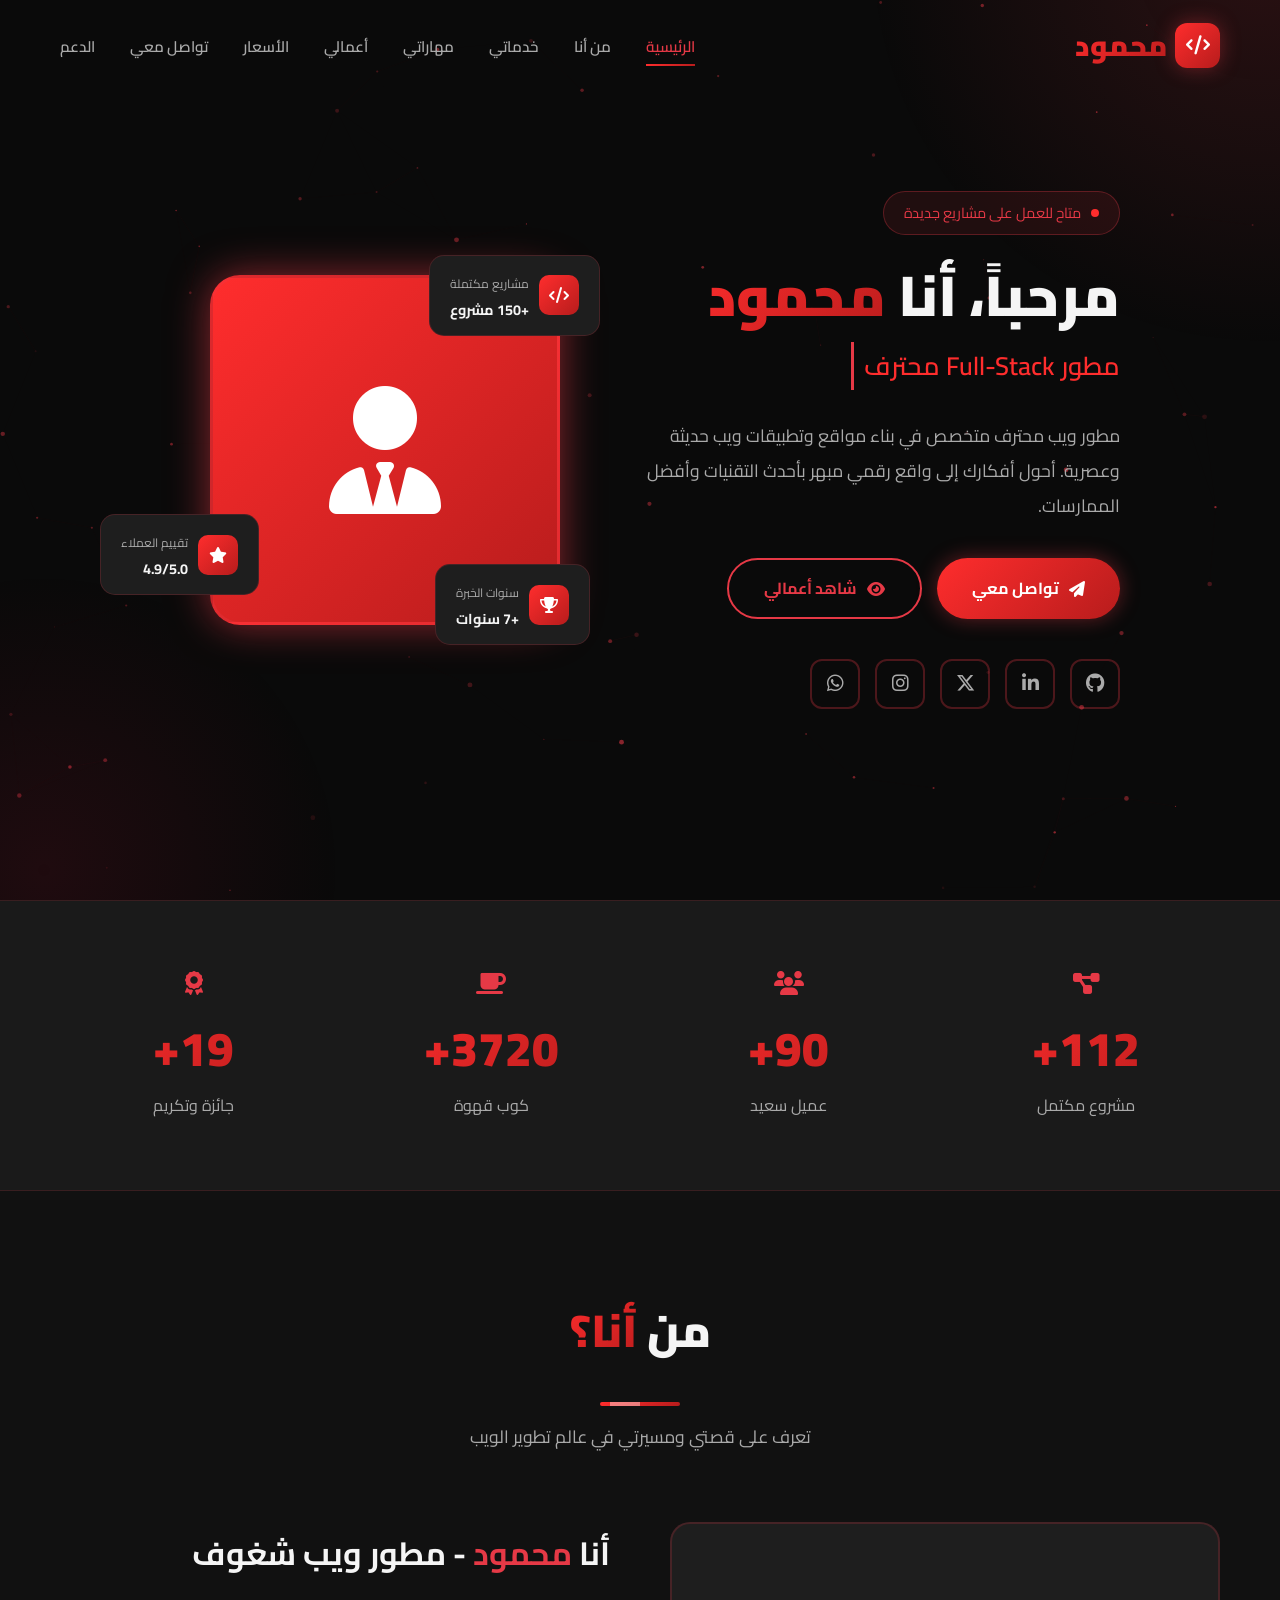
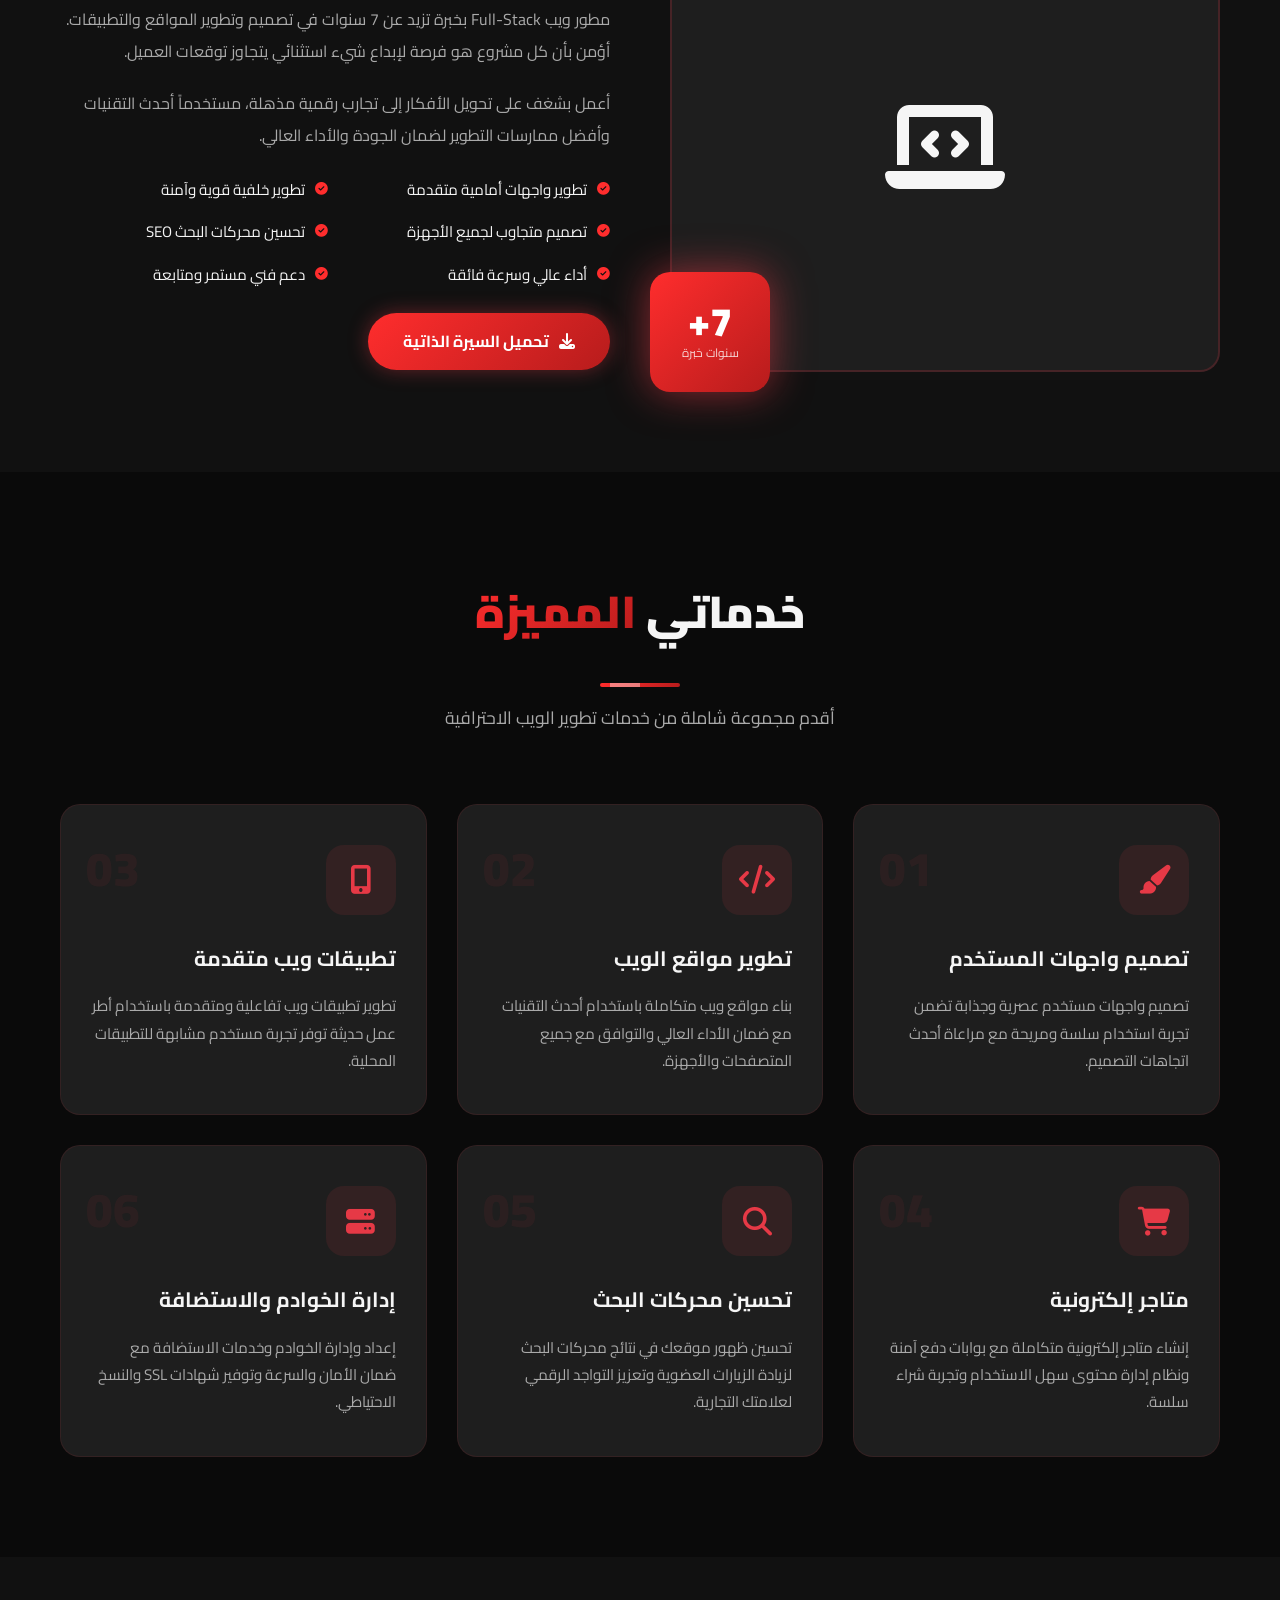
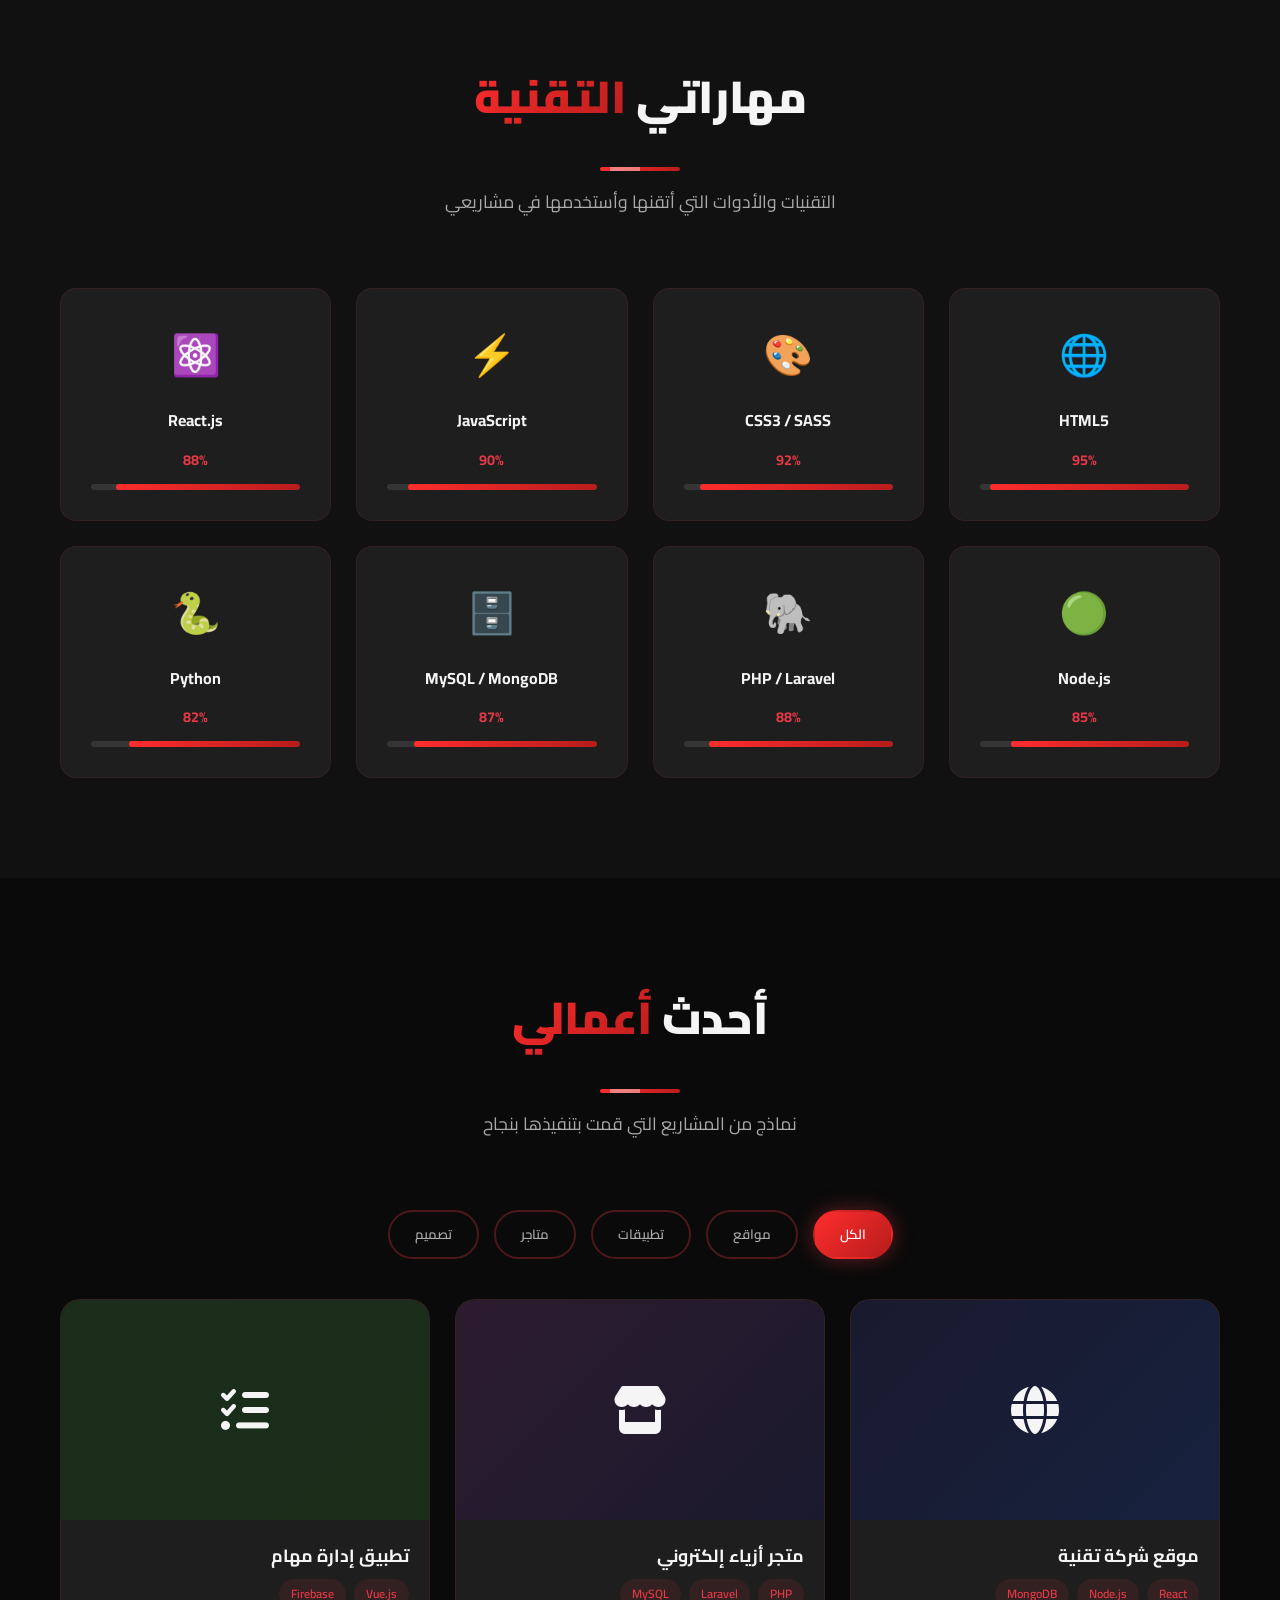
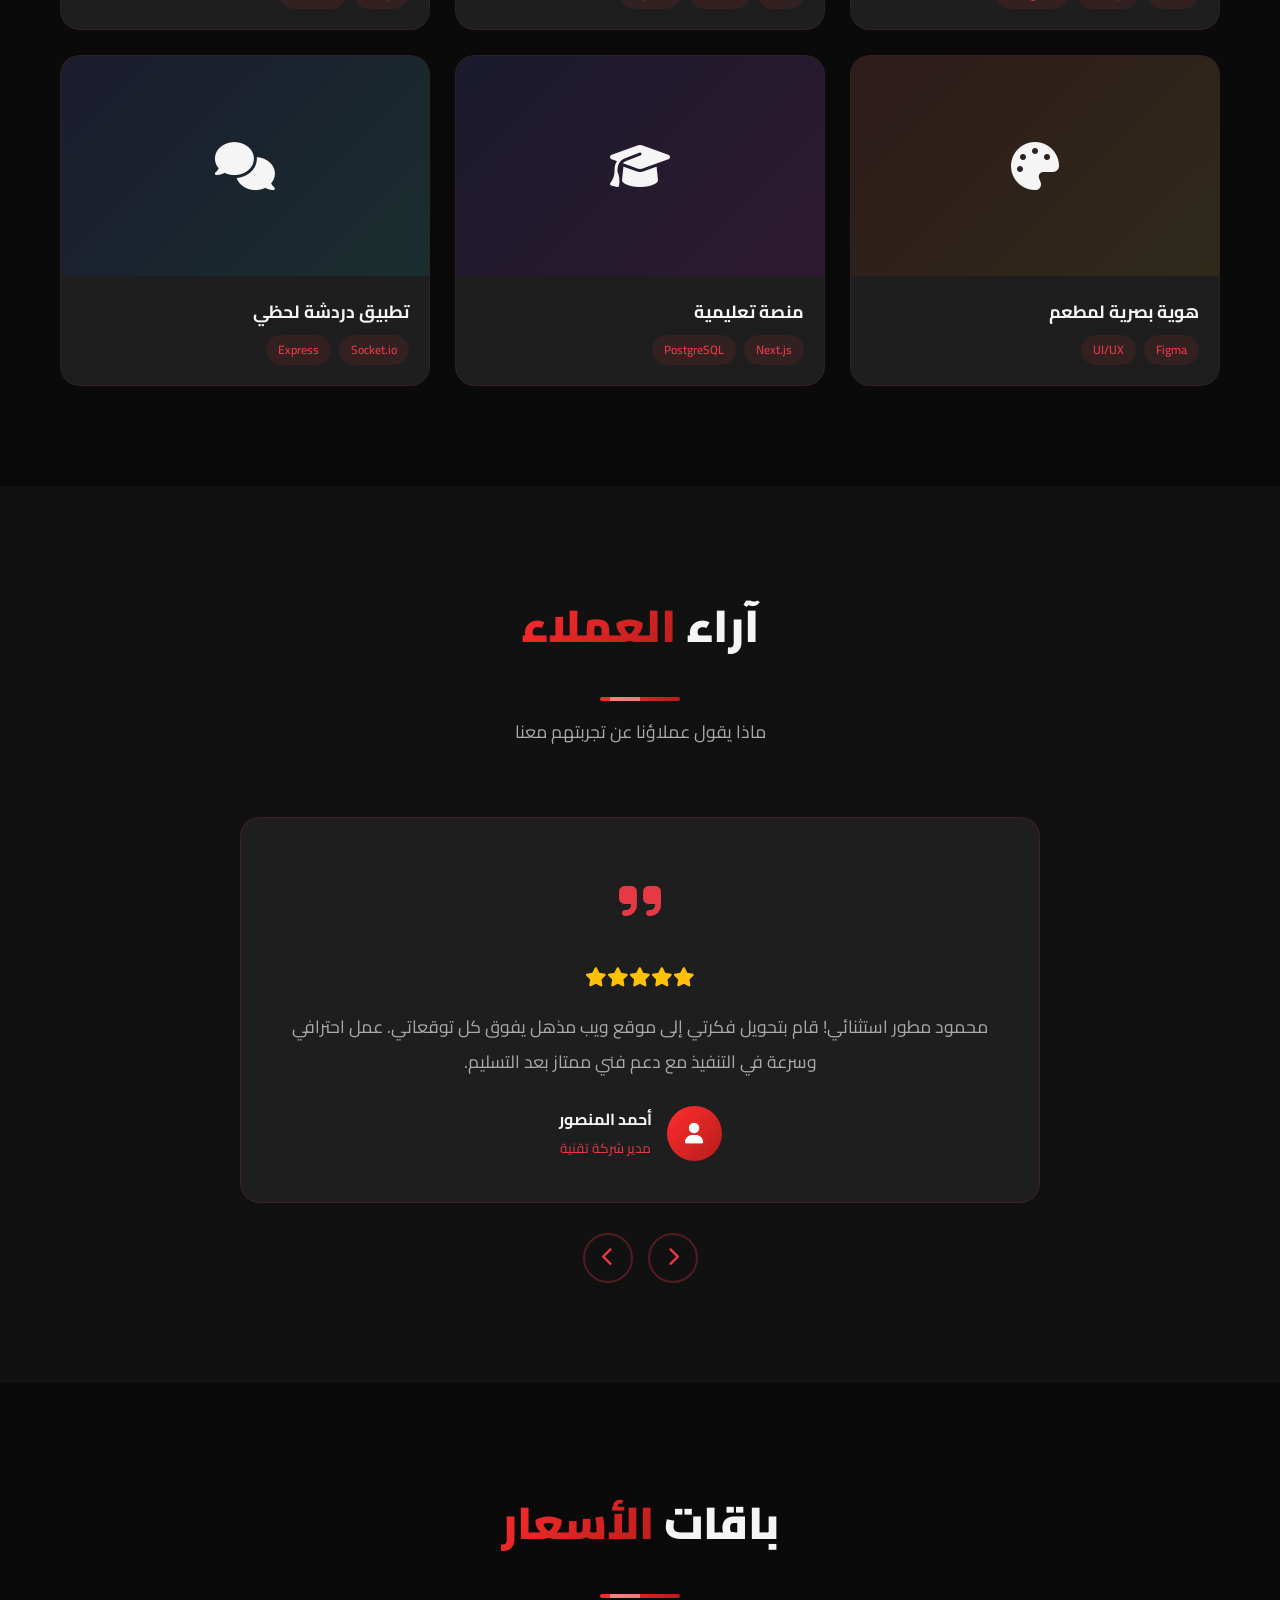
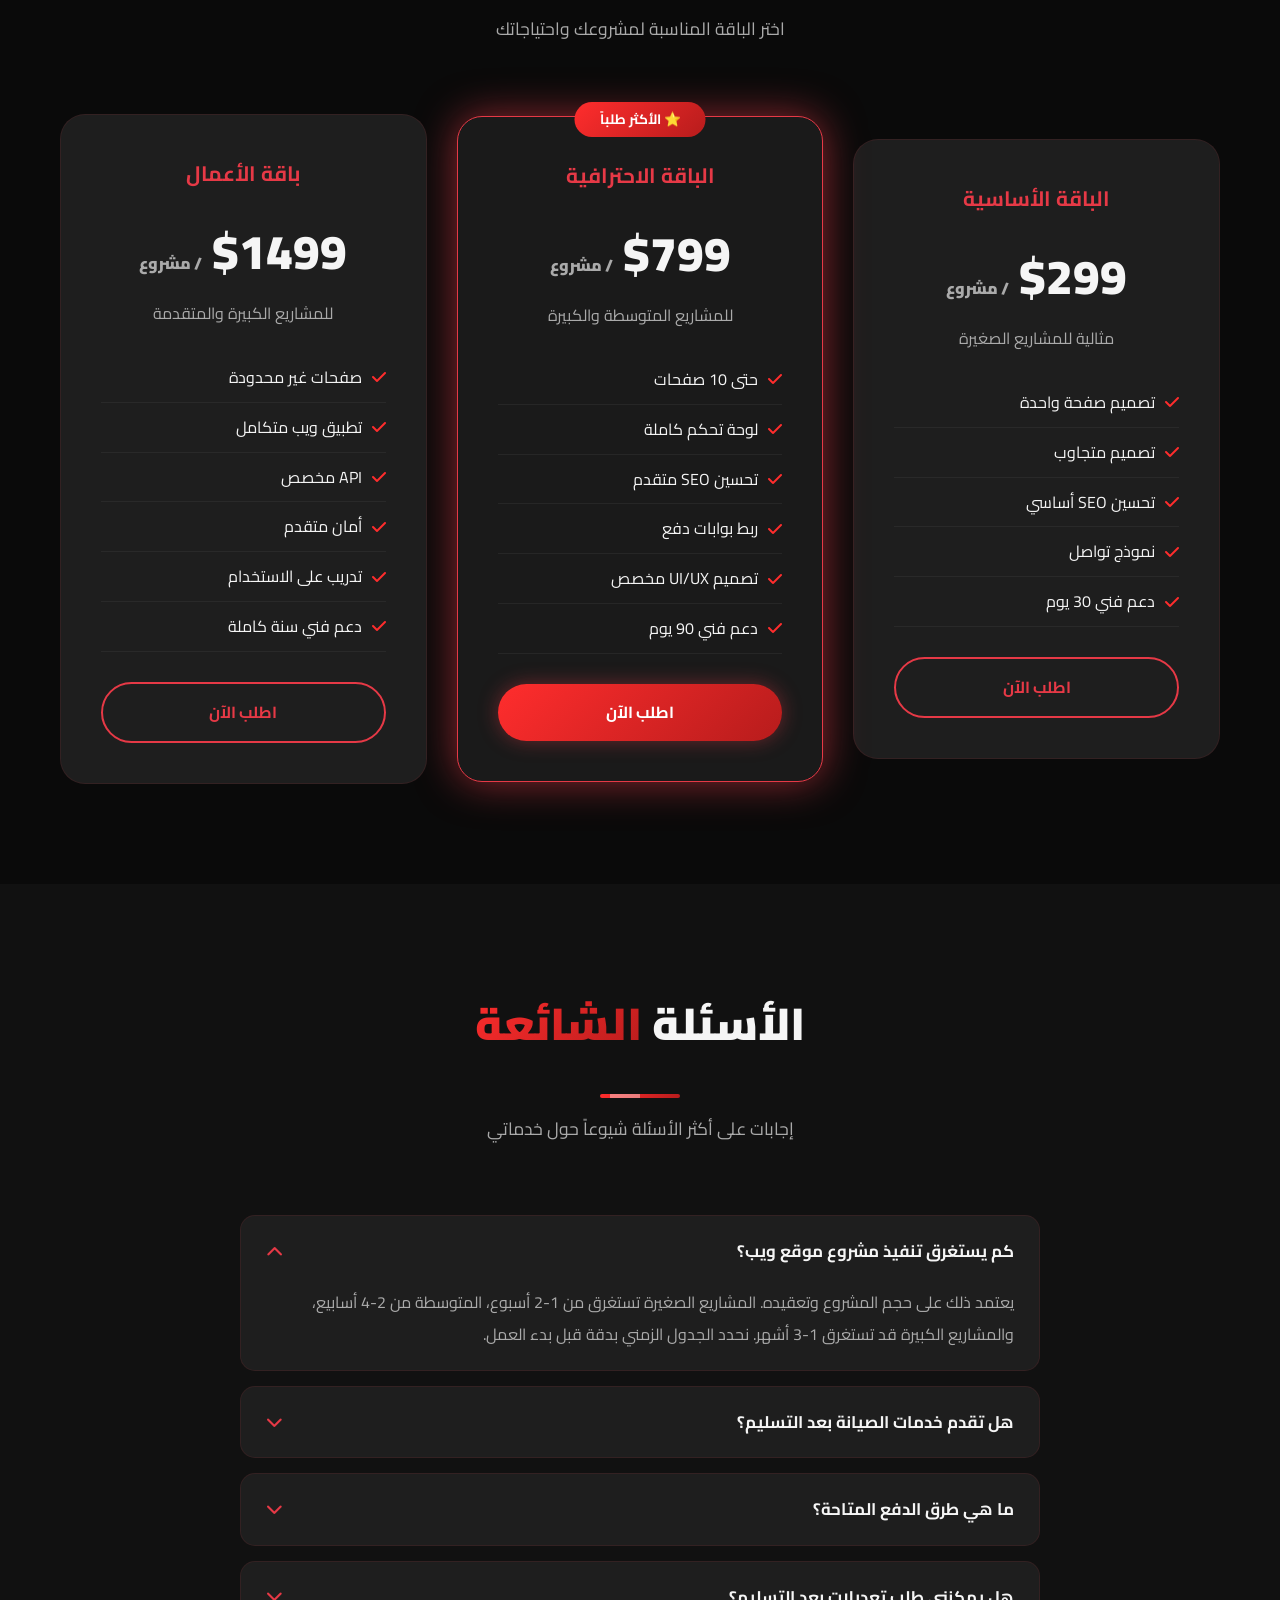
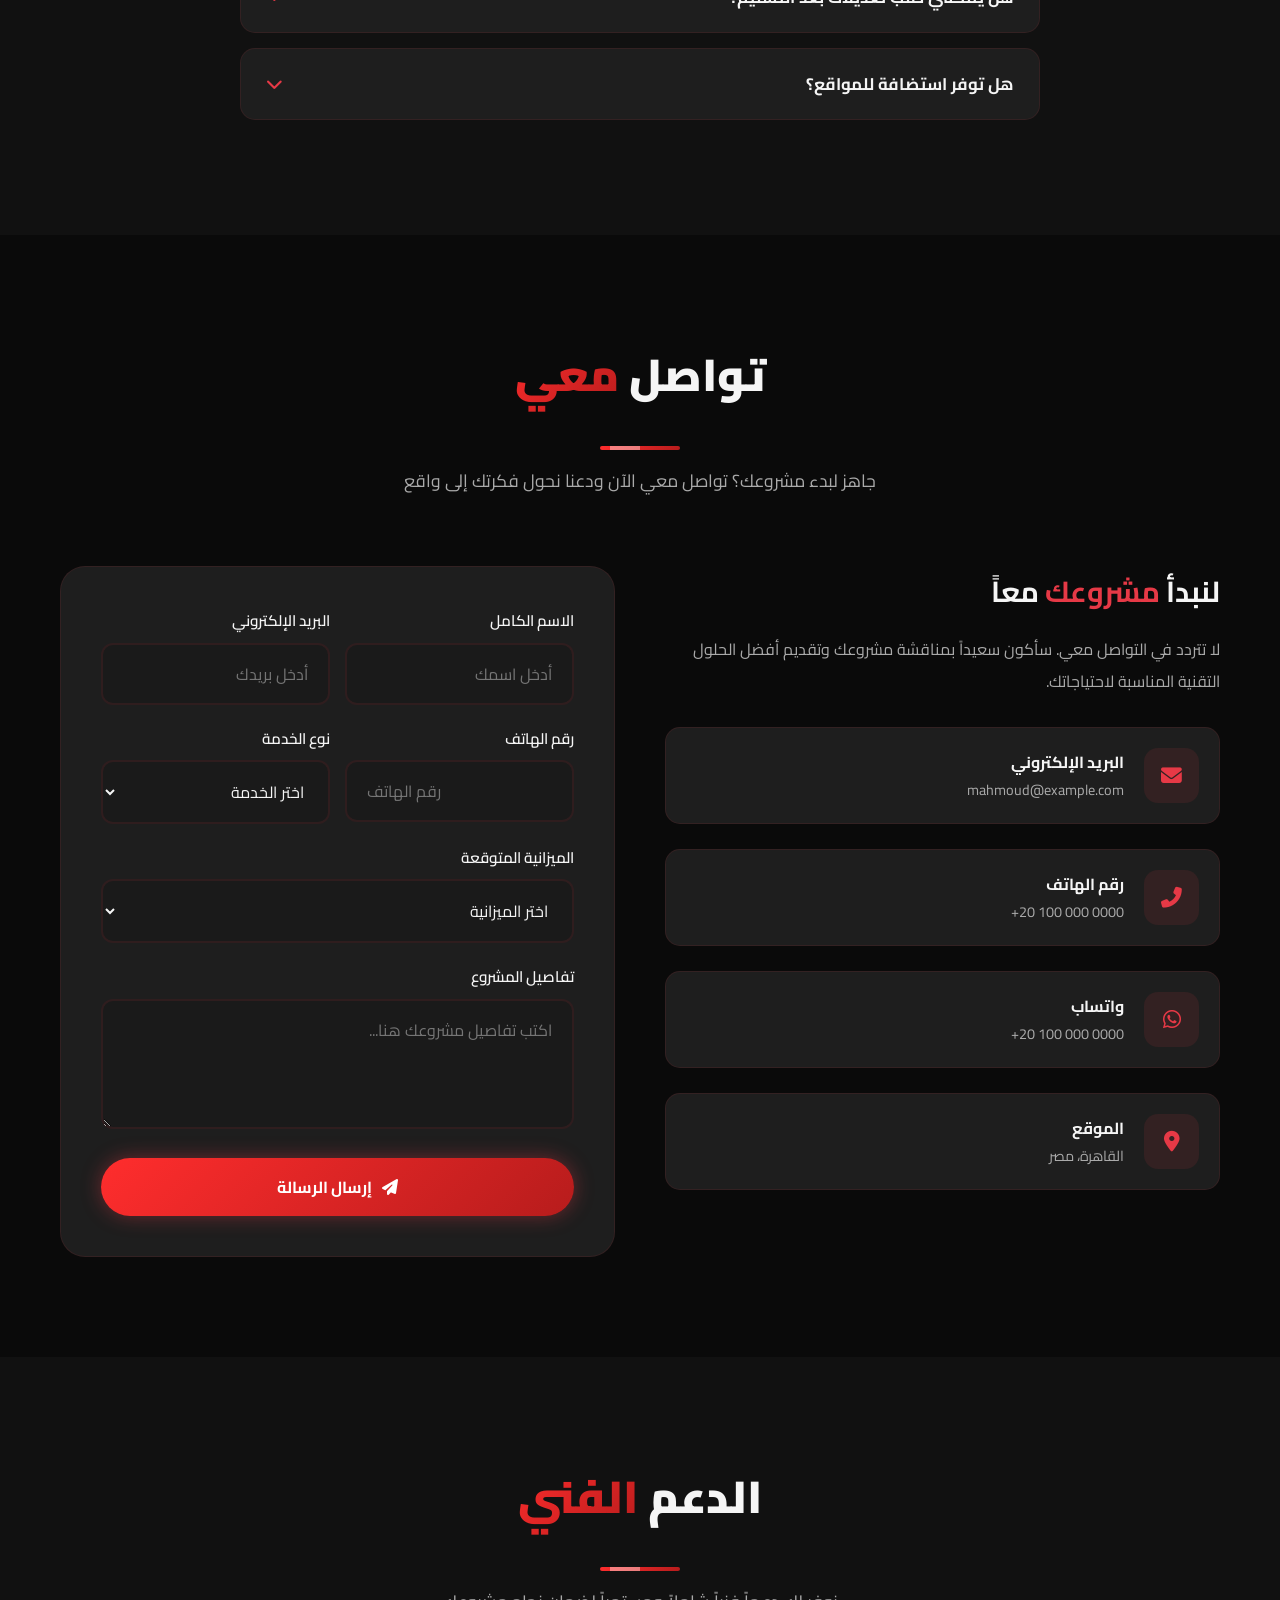
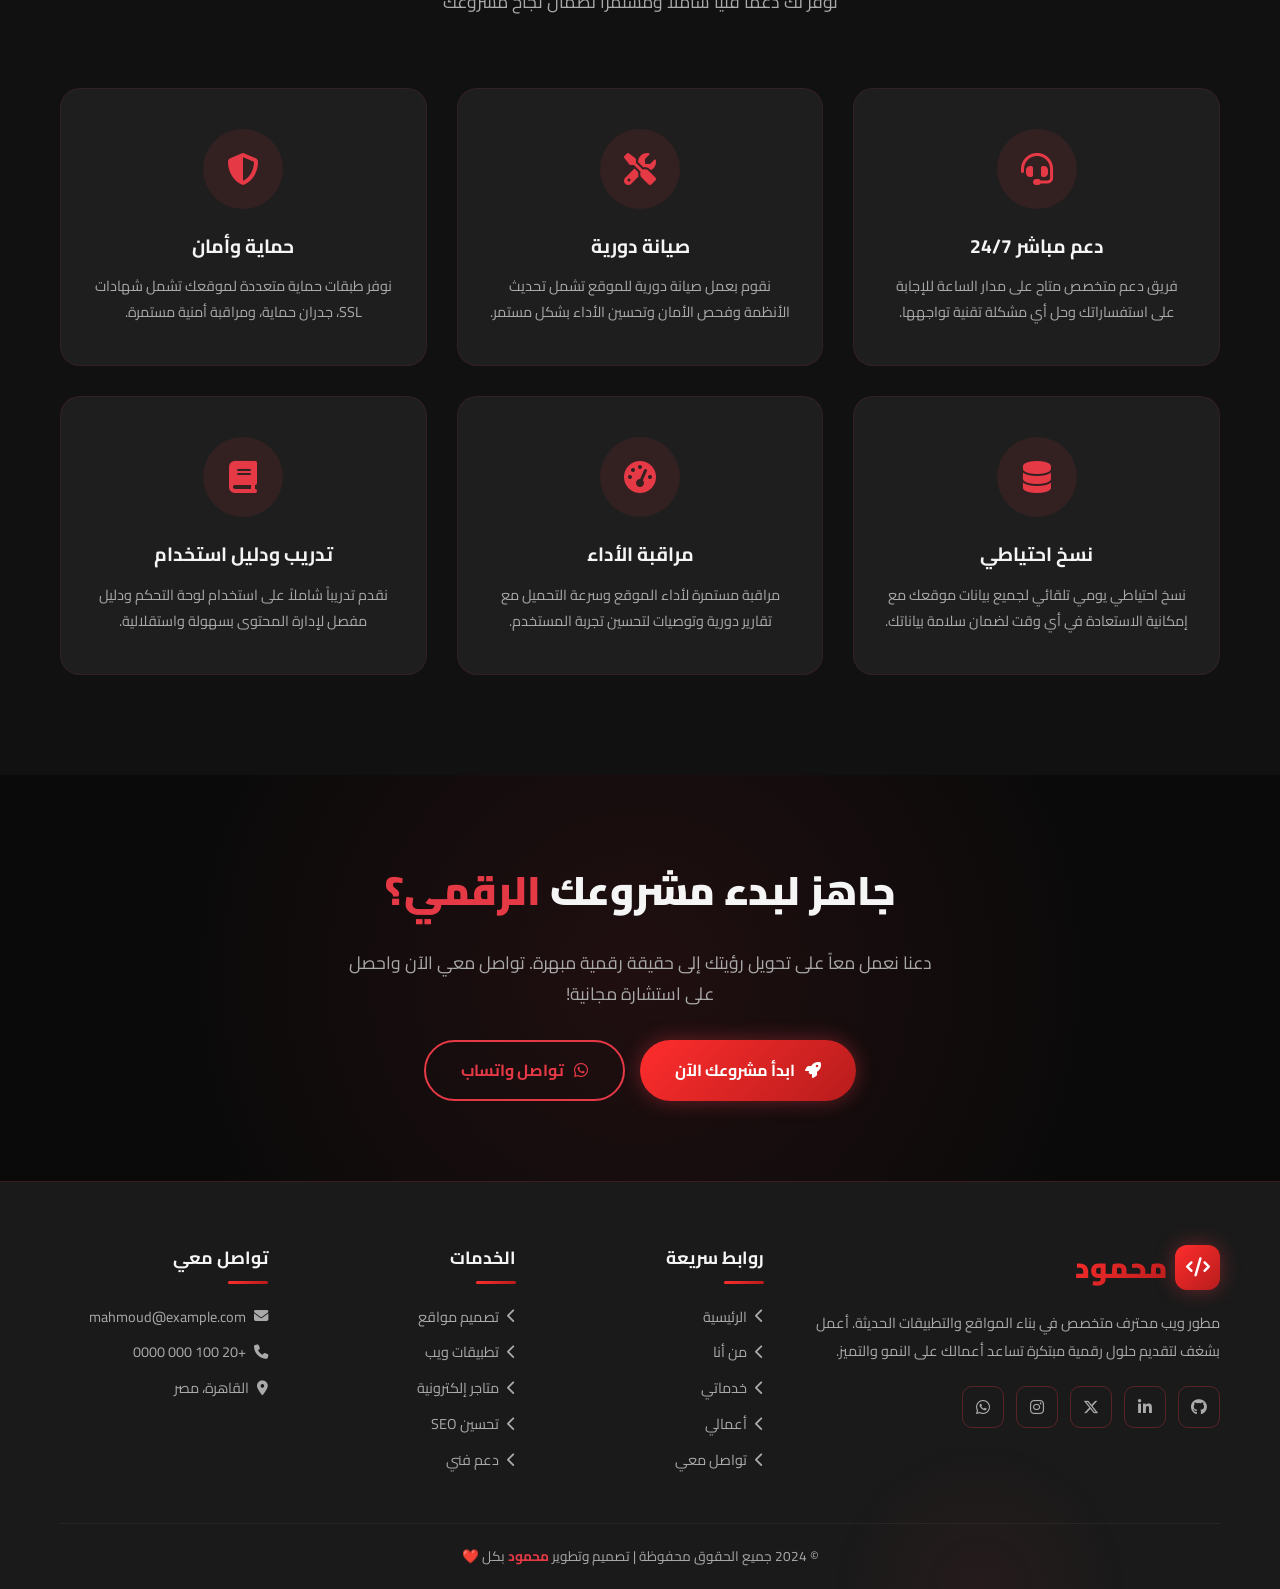
==== index.html @ 903671bf "Add files via upload" ====
<!DOCTYPE html>
<html lang="ar" dir="rtl">
<head>
    <meta charset="UTF-8">
    <meta name="viewport" content="width=device-width, initial-scale=1.0">
    <title>محمود | مطور ويب محترف</title>
    <link rel="preconnect" href="https://fonts.googleapis.com">
    <link href="https://fonts.googleapis.com/css2?family=Cairo:wght@300;400;600;700;900&family=Tajawal:wght@300;400;500;700;900&display=swap" rel="stylesheet">
    <link rel="stylesheet" href="https://cdnjs.cloudflare.com/ajax/libs/font-awesome/6.5.0/css/all.min.css">

    <style>
        /* ===== RESET & BASE ===== */
        *, *::before, *::after {
            margin: 0;
            padding: 0;
            box-sizing: border-box;
        }

        :root {
            --red: #e63946;
            --fire-red: #ff2d2d;
            --dark-red: #b71c1c;
            --crimson: #dc143c;
            --black: #0a0a0a;
            --dark: #111111;
            --darker: #1a1a1a;
            --card: #1e1e1e;
            --card-hover: #252525;
            --text: #f5f5f5;
            --text-dim: #aaaaaa;
            --gradient: linear-gradient(135deg, var(--fire-red), var(--dark-red));
            --gradient2: linear-gradient(135deg, var(--crimson), var(--fire-red));
            --glow: 0 0 20px rgba(230, 57, 70, 0.4);
            --glow-strong: 0 0 40px rgba(230, 57, 70, 0.6);
        }

        html {
            scroll-behavior: smooth;
            scrollbar-width: thin;
            scrollbar-color: var(--red) var(--black);
        }

        ::-webkit-scrollbar { width: 8px; }
        ::-webkit-scrollbar-track { background: var(--black); }
        ::-webkit-scrollbar-thumb { background: var(--red); border-radius: 10px; }

        body {
            font-family: 'Cairo', 'Tajawal', sans-serif;
            background: var(--black);
            color: var(--text);
            overflow-x: hidden;
            line-height: 1.8;
        }

        ::selection {
            background: var(--red);
            color: #fff;
        }

        a { text-decoration: none; color: inherit; }
        ul { list-style: none; }
        img { max-width: 100%; display: block; }

        .container {
            max-width: 1200px;
            margin: 0 auto;
            padding: 0 20px;
        }

        .section {
            padding: 100px 0;
            position: relative;
        }

        .section-header {
            text-align: center;
            margin-bottom: 70px;
        }

        .section-header h2 {
            font-size: 2.8rem;
            font-weight: 900;
            margin-bottom: 15px;
            position: relative;
            display: inline-block;
        }

        .section-header h2 span {
            background: var(--gradient);
            -webkit-background-clip: text;
            -webkit-text-fill-color: transparent;
            background-clip: text;
        }

        .section-header p {
            color: var(--text-dim);
            font-size: 1.1rem;
            max-width: 600px;
            margin: 0 auto;
        }

        .section-header .line {
            width: 80px;
            height: 4px;
            background: var(--gradient);
            margin: 15px auto;
            border-radius: 2px;
            position: relative;
            overflow: hidden;
        }

        .section-header .line::after {
            content: '';
            position: absolute;
            width: 30px;
            height: 100%;
            background: rgba(255,255,255,0.4);
            animation: lineSweep 2s infinite;
        }

        @keyframes lineSweep {
            0% { left: -30px; }
            100% { left: 110px; }
        }

        .btn {
            display: inline-flex;
            align-items: center;
            gap: 10px;
            padding: 14px 35px;
            border: none;
            border-radius: 50px;
            font-family: 'Cairo', sans-serif;
            font-size: 1rem;
            font-weight: 700;
            cursor: pointer;
            transition: all 0.4s ease;
            position: relative;
            overflow: hidden;
            z-index: 1;
        }

        .btn-primary {
            background: var(--gradient);
            color: #fff;
            box-shadow: var(--glow);
        }

        .btn-primary:hover {
            transform: translateY(-3px);
            box-shadow: var(--glow-strong);
        }

        .btn-primary::before {
            content: '';
            position: absolute;
            top: 0; left: -100%;
            width: 100%; height: 100%;
            background: linear-gradient(90deg, transparent, rgba(255,255,255,0.2), transparent);
            transition: 0.5s;
            z-index: -1;
        }

        .btn-primary:hover::before { left: 100%; }

        .btn-outline {
            background: transparent;
            color: var(--red);
            border: 2px solid var(--red);
        }

        .btn-outline:hover {
            background: var(--red);
            color: #fff;
            transform: translateY(-3px);
            box-shadow: var(--glow);
        }

        /* ===== PARTICLES CANVAS ===== */
        #particles-canvas {
            position: fixed;
            top: 0; left: 0;
            width: 100%; height: 100%;
            z-index: 0;
            pointer-events: none;
        }

        /* ===== PRELOADER ===== */
        #preloader {
            position: fixed;
            top: 0; left: 0;
            width: 100%; height: 100%;
            background: var(--black);
            display: flex;
            flex-direction: column;
            align-items: center;
            justify-content: center;
            z-index: 99999;
            transition: opacity 0.6s, visibility 0.6s;
        }

        #preloader.hidden {
            opacity: 0;
            visibility: hidden;
        }

        .loader-ring {
            width: 80px; height: 80px;
            border: 4px solid transparent;
            border-top: 4px solid var(--fire-red);
            border-right: 4px solid var(--fire-red);
            border-radius: 50%;
            animation: spin 1s linear infinite;
            margin-bottom: 20px;
        }

        .loader-ring::before {
            content: '';
            position: absolute;
            top: 8px; left: 8px; right: 8px; bottom: 8px;
            border: 4px solid transparent;
            border-bottom: 4px solid var(--crimson);
            border-left: 4px solid var(--crimson);
            border-radius: 50%;
            animation: spin 0.6s linear reverse infinite;
        }

        @keyframes spin { to { transform: rotate(360deg); } }

        #preloader p {
            color: var(--red);
            font-size: 1.2rem;
            font-weight: 700;
            letter-spacing: 3px;
            animation: pulse 1.5s infinite;
        }

        @keyframes pulse {
            0%, 100% { opacity: 1; }
            50% { opacity: 0.4; }
        }

        /* ===== NAVBAR ===== */
        .navbar {
            position: fixed;
            top: 0; left: 0;
            width: 100%;
            padding: 20px 0;
            z-index: 9999;
            transition: all 0.4s ease;
        }

        .navbar.scrolled {
            background: rgba(10, 10, 10, 0.95);
            backdrop-filter: blur(20px);
            padding: 12px 0;
            box-shadow: 0 5px 30px rgba(0,0,0,0.5);
            border-bottom: 1px solid rgba(230, 57, 70, 0.2);
        }

        .navbar .container {
            display: flex;
            align-items: center;
            justify-content: space-between;
        }

        .logo {
            font-size: 1.8rem;
            font-weight: 900;
            display: flex;
            align-items: center;
            gap: 8px;
        }

        .logo .icon {
            width: 45px; height: 45px;
            background: var(--gradient);
            border-radius: 12px;
            display: flex;
            align-items: center;
            justify-content: center;
            font-size: 1.2rem;
            color: #fff;
            box-shadow: var(--glow);
        }

        .logo-text {
            background: var(--gradient);
            -webkit-background-clip: text;
            -webkit-text-fill-color: transparent;
            background-clip: text;
        }

        .nav-links {
            display: flex;
            gap: 35px;
            align-items: center;
        }

        .nav-links a {
            color: var(--text-dim);
            font-weight: 600;
            font-size: 0.95rem;
            transition: color 0.3s;
            position: relative;
        }

        .nav-links a::after {
            content: '';
            position: absolute;
            bottom: -5px;
            right: 0;
            width: 0;
            height: 2px;
            background: var(--gradient);
            transition: width 0.3s;
        }

        .nav-links a:hover,
        .nav-links a.active {
            color: var(--red);
        }

        .nav-links a:hover::after,
        .nav-links a.active::after {
            width: 100%;
        }

        .hamburger {
            display: none;
            flex-direction: column;
            gap: 6px;
            cursor: pointer;
            z-index: 10001;
        }

        .hamburger span {
            width: 30px; height: 3px;
            background: var(--text);
            border-radius: 3px;
            transition: 0.3s;
        }

        .hamburger.active span:nth-child(1) { transform: rotate(45deg) translate(6px, 6px); }
        .hamburger.active span:nth-child(2) { opacity: 0; }
        .hamburger.active span:nth-child(3) { transform: rotate(-45deg) translate(6px, -6px); }

        /* ===== HERO SECTION ===== */
        .hero {
            min-height: 100vh;
            display: flex;
            align-items: center;
            position: relative;
            overflow: hidden;
        }

        .hero::before {
            content: '';
            position: absolute;
            top: -50%; right: -30%;
            width: 800px; height: 800px;
            background: radial-gradient(circle, rgba(230,57,70,0.15) 0%, transparent 70%);
            border-radius: 50%;
            animation: floatBlob 8s ease-in-out infinite;
        }

        .hero::after {
            content: '';
            position: absolute;
            bottom: -30%; left: -20%;
            width: 600px; height: 600px;
            background: radial-gradient(circle, rgba(220,20,60,0.1) 0%, transparent 70%);
            border-radius: 50%;
            animation: floatBlob 10s ease-in-out infinite reverse;
        }

        @keyframes floatBlob {
            0%, 100% { transform: translate(0, 0) scale(1); }
            33% { transform: translate(30px, -30px) scale(1.05); }
            66% { transform: translate(-20px, 20px) scale(0.95); }
        }

        .hero .container {
            display: flex;
            align-items: center;
            justify-content: space-between;
            gap: 60px;
            position: relative;
            z-index: 2;
        }

        .hero-content { flex: 1; }

        .hero-badge {
            display: inline-flex;
            align-items: center;
            gap: 10px;
            background: rgba(230,57,70,0.1);
            border: 1px solid rgba(230,57,70,0.3);
            padding: 8px 20px;
            border-radius: 50px;
            font-size: 0.9rem;
            color: var(--red);
            margin-bottom: 25px;
            animation: fadeInUp 0.8s ease;
        }

        .hero-badge .dot {
            width: 8px; height: 8px;
            background: var(--fire-red);
            border-radius: 50%;
            animation: blink 1.5s infinite;
        }

        @keyframes blink {
            0%, 100% { opacity: 1; }
            50% { opacity: 0.3; }
        }

        .hero h1 {
            font-size: 3.5rem;
            font-weight: 900;
            line-height: 1.3;
            margin-bottom: 10px;
            animation: fadeInUp 1s ease;
        }

        .hero h1 .name {
            background: var(--gradient);
            -webkit-background-clip: text;
            -webkit-text-fill-color: transparent;
            background-clip: text;
            position: relative;
        }

        .hero .typewriter {
            font-size: 1.6rem;
            font-weight: 600;
            color: var(--text-dim);
            margin-bottom: 25px;
            min-height: 50px;
            animation: fadeInUp 1.2s ease;
        }

        .typewriter .typed-text {
            color: var(--fire-red);
            border-left: 3px solid var(--red);
            padding-left: 10px;
        }

        .hero p {
            font-size: 1.1rem;
            color: var(--text-dim);
            margin-bottom: 35px;
            max-width: 550px;
            line-height: 2;
            animation: fadeInUp 1.4s ease;
        }

        .hero-buttons {
            display: flex;
            gap: 15px;
            flex-wrap: wrap;
            animation: fadeInUp 1.6s ease;
        }

        .hero-socials {
            display: flex;
            gap: 15px;
            margin-top: 40px;
            animation: fadeInUp 1.8s ease;
        }

        .hero-socials a {
            width: 50px; height: 50px;
            border: 2px solid rgba(230,57,70,0.3);
            border-radius: 12px;
            display: flex;
            align-items: center;
            justify-content: center;
            font-size: 1.2rem;
            color: var(--text-dim);
            transition: all 0.3s;
        }

        .hero-socials a:hover {
            background: var(--gradient);
            border-color: transparent;
            color: #fff;
            transform: translateY(-5px);
            box-shadow: var(--glow);
        }

        .hero-image {
            flex: 0 0 400px;
            position: relative;
            animation: fadeInRight 1.2s ease;
        }

        .hero-image .img-wrapper {
            width: 350px; height: 350px;
            border-radius: 30px;
            overflow: hidden;
            border: 3px solid rgba(230,57,70,0.3);
            position: relative;
            background: var(--gradient);
            display: flex;
            align-items: center;
            justify-content: center;
            font-size: 8rem;
            color: #fff;
            box-shadow: var(--glow-strong);
        }

        .hero-image .floating-card {
            position: absolute;
            background: var(--card);
            border: 1px solid rgba(230,57,70,0.2);
            border-radius: 15px;
            padding: 12px 20px;
            display: flex;
            align-items: center;
            gap: 10px;
            backdrop-filter: blur(10px);
            animation: float 3s ease-in-out infinite;
        }

        .hero-image .floating-card:nth-child(2) {
            top: -20px; right: -40px;
            animation-delay: 0.5s;
        }

        .hero-image .floating-card:nth-child(3) {
            bottom: 30px; left: -60px;
            animation-delay: 1s;
        }

        .hero-image .floating-card:nth-child(4) {
            bottom: -20px; right: -30px;
            animation-delay: 1.5s;
        }

        .floating-card .fc-icon {
            width: 40px; height: 40px;
            border-radius: 10px;
            background: var(--gradient);
            display: flex;
            align-items: center;
            justify-content: center;
            color: #fff;
        }

        .floating-card .fc-text small {
            color: var(--text-dim);
            font-size: 0.75rem;
        }

        .floating-card .fc-text strong {
            display: block;
            font-size: 0.9rem;
        }

        @keyframes float {
            0%, 100% { transform: translateY(0); }
            50% { transform: translateY(-10px); }
        }

        @keyframes fadeInUp {
            from { opacity: 0; transform: translateY(30px); }
            to { opacity: 1; transform: translateY(0); }
        }

        @keyframes fadeInRight {
            from { opacity: 0; transform: translateX(50px); }
            to { opacity: 1; transform: translateX(0); }
        }

        /* ===== STATS BAR ===== */
        .stats-bar {
            background: var(--darker);
            border-top: 1px solid rgba(230,57,70,0.15);
            border-bottom: 1px solid rgba(230,57,70,0.15);
            padding: 50px 0;
            position: relative;
            z-index: 2;
        }

        .stats-grid {
            display: grid;
            grid-template-columns: repeat(4, 1fr);
            gap: 30px;
            text-align: center;
        }

        .stat-item {
            padding: 20px;
        }

        .stat-item .stat-number {
            font-size: 3rem;
            font-weight: 900;
            background: var(--gradient);
            -webkit-background-clip: text;
            -webkit-text-fill-color: transparent;
            background-clip: text;
            display: block;
        }

        .stat-item .stat-label {
            color: var(--text-dim);
            font-size: 1rem;
            margin-top: 5px;
        }

        .stat-item .stat-icon {
            font-size: 1.5rem;
            color: var(--red);
            margin-bottom: 10px;
        }

        /* ===== ABOUT SECTION ===== */
        .about { background: var(--dark); }

        .about-grid {
            display: grid;
            grid-template-columns: 1fr 1fr;
            gap: 60px;
            align-items: center;
        }

        .about-image {
            position: relative;
        }

        .about-image .main-img {
            width: 100%;
            border-radius: 20px;
            background: var(--card);
            height: 450px;
            display: flex;
            align-items: center;
            justify-content: center;
            font-size: 6rem;
            border: 2px solid rgba(230,57,70,0.2);
        }

        .about-image .exp-badge {
            position: absolute;
            bottom: -20px;
            left: -20px;
            width: 120px; height: 120px;
            background: var(--gradient);
            border-radius: 20px;
            display: flex;
            flex-direction: column;
            align-items: center;
            justify-content: center;
            box-shadow: var(--glow-strong);
        }

        .exp-badge .number {
            font-size: 2.5rem;
            font-weight: 900;
            color: #fff;
            line-height: 1;
        }

        .exp-badge .label {
            color: rgba(255,255,255,0.8);
            font-size: 0.75rem;
        }

        .about-content h3 {
            font-size: 2rem;
            margin-bottom: 20px;
        }

        .about-content h3 span {
            color: var(--red);
        }

        .about-content p {
            color: var(--text-dim);
            margin-bottom: 20px;
            line-height: 2;
        }

        .about-list {
            display: grid;
            grid-template-columns: 1fr 1fr;
            gap: 15px;
            margin: 25px 0;
        }

        .about-list li {
            display: flex;
            align-items: center;
            gap: 10px;
            font-size: 0.95rem;
        }

        .about-list li i {
            color: var(--fire-red);
            font-size: 0.8rem;
        }

        /* ===== SERVICES SECTION ===== */
        .services { background: var(--black); }

        .services-grid {
            display: grid;
            grid-template-columns: repeat(3, 1fr);
            gap: 30px;
        }

        .service-card {
            background: var(--card);
            border: 1px solid rgba(230,57,70,0.1);
            border-radius: 20px;
            padding: 40px 30px;
            transition: all 0.4s ease;
            position: relative;
            overflow: hidden;
        }

        .service-card::before {
            content: '';
            position: absolute;
            top: 0; left: 0;
            width: 100%; height: 3px;
            background: var(--gradient);
            transform: scaleX(0);
            transition: transform 0.4s;
        }

        .service-card:hover::before { transform: scaleX(1); }

        .service-card:hover {
            transform: translateY(-10px);
            border-color: rgba(230,57,70,0.3);
            box-shadow: 0 20px 60px rgba(0,0,0,0.3);
        }

        .service-card .s-icon {
            width: 70px; height: 70px;
            background: rgba(230,57,70,0.1);
            border-radius: 18px;
            display: flex;
            align-items: center;
            justify-content: center;
            font-size: 1.8rem;
            color: var(--red);
            margin-bottom: 25px;
            transition: all 0.3s;
        }

        .service-card:hover .s-icon {
            background: var(--gradient);
            color: #fff;
            box-shadow: var(--glow);
        }

        .service-card h3 {
            font-size: 1.3rem;
            margin-bottom: 15px;
        }

        .service-card p {
            color: var(--text-dim);
            font-size: 0.95rem;
            line-height: 1.8;
        }

        .service-card .s-number {
            position: absolute;
            top: 20px;
            left: 25px;
            font-size: 3rem;
            font-weight: 900;
            color: rgba(230,57,70,0.07);
        }

        /* ===== SKILLS SECTION ===== */
        .skills { background: var(--dark); }

        .skills-grid {
            display: grid;
            grid-template-columns: repeat(4, 1fr);
            gap: 25px;
        }

        .skill-card {
            background: var(--card);
            border: 1px solid rgba(230,57,70,0.1);
            border-radius: 16px;
            padding: 30px;
            text-align: center;
            transition: all 0.4s;
            position: relative;
            overflow: hidden;
        }

        .skill-card:hover {
            transform: translateY(-8px) scale(1.02);
            border-color: rgba(230,57,70,0.4);
            box-shadow: var(--glow);
        }

        .skill-card .skill-icon {
            font-size: 2.5rem;
            margin-bottom: 15px;
            display: block;
        }

        .skill-card h4 {
            font-size: 1rem;
            margin-bottom: 10px;
        }

        .skill-bar {
            width: 100%;
            height: 6px;
            background: rgba(255,255,255,0.1);
            border-radius: 3px;
            overflow: hidden;
            margin-top: 10px;
        }

        .skill-bar .fill {
            height: 100%;
            background: var(--gradient);
            border-radius: 3px;
            width: 0;
            transition: width 1.5s ease;
        }

        .skill-percent {
            color: var(--red);
            font-weight: 700;
            font-size: 0.9rem;
        }

        /* ===== PORTFOLIO SECTION ===== */
        .portfolio { background: var(--black); }

        .portfolio-filters {
            display: flex;
            justify-content: center;
            gap: 15px;
            margin-bottom: 40px;
            flex-wrap: wrap;
        }

        .filter-btn {
            padding: 10px 25px;
            border: 2px solid rgba(230,57,70,0.3);
            background: transparent;
            color: var(--text-dim);
            border-radius: 50px;
            font-family: 'Cairo', sans-serif;
            font-weight: 600;
            cursor: pointer;
            transition: all 0.3s;
        }

        .filter-btn.active,
        .filter-btn:hover {
            background: var(--gradient);
            border-color: transparent;
            color: #fff;
            box-shadow: var(--glow);
        }

        .portfolio-grid {
            display: grid;
            grid-template-columns: repeat(3, 1fr);
            gap: 25px;
        }

        .portfolio-item {
            border-radius: 20px;
            overflow: hidden;
            position: relative;
            background: var(--card);
            border: 1px solid rgba(230,57,70,0.1);
            transition: all 0.4s;
            cursor: pointer;
        }

        .portfolio-item:hover {
            transform: translateY(-8px);
            box-shadow: 0 20px 60px rgba(0,0,0,0.4);
        }

        .portfolio-item .p-image {
            height: 220px;
            background: var(--darker);
            display: flex;
            align-items: center;
            justify-content: center;
            font-size: 3rem;
            position: relative;
            overflow: hidden;
        }

        .portfolio-item .p-overlay {
            position: absolute;
            top: 0; left: 0;
            width: 100%; height: 100%;
            background: rgba(230,57,70,0.85);
            display: flex;
            align-items: center;
            justify-content: center;
            gap: 15px;
            opacity: 0;
            transition: 0.4s;
        }

        .portfolio-item:hover .p-overlay { opacity: 1; }

        .p-overlay a {
            width: 50px; height: 50px;
            background: #fff;
            border-radius: 50%;
            display: flex;
            align-items: center;
            justify-content: center;
            color: var(--red);
            font-size: 1.2rem;
            transition: 0.3s;
            transform: translateY(20px);
        }

        .portfolio-item:hover .p-overlay a {
            transform: translateY(0);
        }

        .portfolio-item .p-info {
            padding: 20px;
        }

        .portfolio-item .p-info h3 {
            font-size: 1.1rem;
            margin-bottom: 8px;
        }

        .portfolio-item .p-info .p-tags {
            display: flex;
            gap: 8px;
            flex-wrap: wrap;
        }

        .p-tags span {
            background: rgba(230,57,70,0.1);
            color: var(--red);
            padding: 4px 12px;
            border-radius: 20px;
            font-size: 0.75rem;
            font-weight: 600;
        }

        /* ===== TESTIMONIALS ===== */
        .testimonials { background: var(--dark); }

        .testimonials-slider {
            max-width: 800px;
            margin: 0 auto;
            position: relative;
            overflow: hidden;
        }

        .testimonial-card {
            background: var(--card);
            border: 1px solid rgba(230,57,70,0.15);
            border-radius: 20px;
            padding: 40px;
            text-align: center;
            display: none;
        }

        .testimonial-card.active { display: block; animation: fadeIn 0.6s; }

        @keyframes fadeIn {
            from { opacity: 0; transform: scale(0.95); }
            to { opacity: 1; transform: scale(1); }
        }

        .testimonial-card .t-quote {
            font-size: 3rem;
            color: var(--red);
            margin-bottom: 15px;
        }

        .testimonial-card p {
            color: var(--text-dim);
            font-size: 1.1rem;
            line-height: 2;
            margin-bottom: 25px;
        }

        .testimonial-card .t-author {
            display: flex;
            align-items: center;
            justify-content: center;
            gap: 15px;
        }

        .t-author .t-avatar {
            width: 55px; height: 55px;
            border-radius: 50%;
            background: var(--gradient);
            display: flex;
            align-items: center;
            justify-content: center;
            font-size: 1.3rem;
            color: #fff;
        }

        .t-author .t-name strong { display: block; }
        .t-author .t-name span { color: var(--red); font-size: 0.85rem; }

        .t-stars {
            color: #ffc107;
            margin-bottom: 15px;
            font-size: 1.2rem;
        }

        .slider-controls {
            display: flex;
            justify-content: center;
            gap: 15px;
            margin-top: 30px;
        }

        .slider-btn {
            width: 50px; height: 50px;
            border-radius: 50%;
            border: 2px solid rgba(230,57,70,0.3);
            background: transparent;
            color: var(--red);
            font-size: 1.2rem;
            cursor: pointer;
            transition: 0.3s;
        }

        .slider-btn:hover {
            background: var(--gradient);
            color: #fff;
            border-color: transparent;
        }

        /* ===== PRICING ===== */
        .pricing { background: var(--black); }

        .pricing-grid {
            display: grid;
            grid-template-columns: repeat(3, 1fr);
            gap: 30px;
            align-items: center;
        }

        .pricing-card {
            background: var(--card);
            border: 1px solid rgba(230,57,70,0.1);
            border-radius: 25px;
            padding: 40px;
            text-align: center;
            transition: all 0.4s;
            position: relative;
        }

        .pricing-card.featured {
            background: var(--darker);
            border-color: var(--red);
            transform: scale(1.05);
            box-shadow: var(--glow-strong);
        }

        .pricing-card.featured .popular-badge {
            position: absolute;
            top: -15px;
            left: 50%;
            transform: translateX(-50%);
            background: var(--gradient);
            color: #fff;
            padding: 5px 25px;
            border-radius: 20px;
            font-size: 0.85rem;
            font-weight: 700;
        }

        .pricing-card:hover {
            transform: translateY(-5px);
            border-color: rgba(230,57,70,0.3);
        }

        .pricing-card.featured:hover { transform: scale(1.07); }

        .pricing-card .plan-name {
            font-size: 1.3rem;
            font-weight: 700;
            margin-bottom: 15px;
            color: var(--red);
        }

        .pricing-card .price {
            font-size: 3rem;
            font-weight: 900;
            margin-bottom: 5px;
        }

        .pricing-card .price span { font-size: 1rem; color: var(--text-dim); }

        .pricing-card .plan-desc {
            color: var(--text-dim);
            margin-bottom: 25px;
        }

        .pricing-card ul {
            text-align: right;
            margin-bottom: 30px;
        }

        .pricing-card ul li {
            padding: 10px 0;
            border-bottom: 1px solid rgba(255,255,255,0.05);
            display: flex;
            align-items: center;
            gap: 10px;
        }

        .pricing-card ul li i {
            color: var(--fire-red);
        }

        /* ===== FAQ SECTION ===== */
        .faq { background: var(--dark); }

        .faq-list {
            max-width: 800px;
            margin: 0 auto;
        }

        .faq-item {
            background: var(--card);
            border: 1px solid rgba(230,57,70,0.1);
            border-radius: 15px;
            margin-bottom: 15px;
            overflow: hidden;
            transition: all 0.3s;
        }

        .faq-item:hover { border-color: rgba(230,57,70,0.3); }

        .faq-question {
            padding: 20px 25px;
            display: flex;
            align-items: center;
            justify-content: space-between;
            cursor: pointer;
            font-weight: 700;
            font-size: 1.05rem;
        }

        .faq-question i {
            color: var(--red);
            transition: transform 0.3s;
        }

        .faq-item.active .faq-question i {
            transform: rotate(180deg);
        }

        .faq-answer {
            max-height: 0;
            overflow: hidden;
            transition: max-height 0.4s ease;
        }

        .faq-answer p {
            padding: 0 25px 20px;
            color: var(--text-dim);
            line-height: 2;
        }

        .faq-item.active .faq-answer {
            max-height: 300px;
        }

        /* ===== CONTACT SECTION ===== */
        .contact { background: var(--black); }

        .contact-grid {
            display: grid;
            grid-template-columns: 1fr 1fr;
            gap: 50px;
        }

        .contact-info h3 {
            font-size: 1.8rem;
            margin-bottom: 15px;
        }

        .contact-info h3 span { color: var(--red); }

        .contact-info > p {
            color: var(--text-dim);
            margin-bottom: 30px;
            line-height: 2;
        }

        .info-item {
            display: flex;
            align-items: center;
            gap: 20px;
            margin-bottom: 25px;
            padding: 20px;
            background: var(--card);
            border-radius: 15px;
            border: 1px solid rgba(230,57,70,0.1);
            transition: 0.3s;
        }

        .info-item:hover {
            border-color: rgba(230,57,70,0.3);
            transform: translateX(-5px);
        }

        .info-item .info-icon {
            width: 55px; height: 55px;
            background: rgba(230,57,70,0.1);
            border-radius: 14px;
            display: flex;
            align-items: center;
            justify-content: center;
            font-size: 1.3rem;
            color: var(--red);
            flex-shrink: 0;
        }

        .info-item h4 { font-size: 1rem; }
        .info-item p { color: var(--text-dim); font-size: 0.9rem; }

        .contact-form-wrapper {
            background: var(--card);
            border: 1px solid rgba(230,57,70,0.1);
            border-radius: 25px;
            padding: 40px;
        }

        .form-group {
            margin-bottom: 20px;
        }

        .form-group label {
            display: block;
            margin-bottom: 8px;
            font-weight: 600;
            font-size: 0.95rem;
        }

        .form-group input,
        .form-group textarea,
        .form-group select {
            width: 100%;
            padding: 14px 20px;
            background: var(--darker);
            border: 2px solid rgba(230,57,70,0.1);
            border-radius: 12px;
            color: var(--text);
            font-family: 'Cairo', sans-serif;
            font-size: 1rem;
            transition: border-color 0.3s;
            outline: none;
        }

        .form-group input:focus,
        .form-group textarea:focus,
        .form-group select:focus {
            border-color: var(--red);
            box-shadow: 0 0 15px rgba(230,57,70,0.1);
        }

        .form-group textarea {
            min-height: 130px;
            resize: vertical;
        }

        .form-row {
            display: grid;
            grid-template-columns: 1fr 1fr;
            gap: 15px;
        }

        .form-message {
            padding: 15px;
            border-radius: 10px;
            margin-bottom: 15px;
            display: none;
            font-weight: 600;
        }

        .form-message.success {
            background: rgba(76, 175, 80, 0.1);
            border: 1px solid rgba(76, 175, 80, 0.3);
            color: #4caf50;
            display: block;
        }

        .form-message.error {
            background: rgba(244, 67, 54, 0.1);
            border: 1px solid rgba(244, 67, 54, 0.3);
            color: #f44336;
            display: block;
        }

        /* ===== SUPPORT SECTION ===== */
        .support { background: var(--dark); }

        .support-grid {
            display: grid;
            grid-template-columns: repeat(3, 1fr);
            gap: 30px;
        }

        .support-card {
            background: var(--card);
            border: 1px solid rgba(230,57,70,0.1);
            border-radius: 20px;
            padding: 40px 30px;
            text-align: center;
            transition: all 0.4s;
        }

        .support-card:hover {
            transform: translateY(-8px);
            border-color: rgba(230,57,70,0.4);
            box-shadow: var(--glow);
        }

        .support-card .sup-icon {
            width: 80px; height: 80px;
            background: rgba(230,57,70,0.1);
            border-radius: 50%;
            display: flex;
            align-items: center;
            justify-content: center;
            margin: 0 auto 20px;
            font-size: 2rem;
            color: var(--red);
            transition: 0.3s;
        }

        .support-card:hover .sup-icon {
            background: var(--gradient);
            color: #fff;
            box-shadow: var(--glow-strong);
        }

        .support-card h3 { font-size: 1.2rem; margin-bottom: 10px; }
        .support-card p { color: var(--text-dim); font-size: 0.9rem; line-height: 1.8; }

        /* ===== CTA SECTION ===== */
        .cta-section {
            background: var(--black);
            padding: 80px 0;
            text-align: center;
            position: relative;
            overflow: hidden;
        }

        .cta-section::before {
            content: '';
            position: absolute;
            top: 0; left: 0;
            width: 100%; height: 100%;
            background: radial-gradient(circle at center, rgba(230,57,70,0.1) 0%, transparent 70%);
        }

        .cta-section h2 {
            font-size: 2.5rem;
            font-weight: 900;
            margin-bottom: 20px;
            position: relative;
        }

        .cta-section p {
            color: var(--text-dim);
            font-size: 1.1rem;
            max-width: 600px;
            margin: 0 auto 30px;
            position: relative;
        }

        /* ===== FOOTER ===== */
        .footer {
            background: var(--darker);
            border-top: 1px solid rgba(230,57,70,0.15);
            padding: 60px 0 0;
        }

        .footer-grid {
            display: grid;
            grid-template-columns: 2fr 1fr 1fr 1fr;
            gap: 40px;
            margin-bottom: 40px;
        }

        .footer-about .logo { margin-bottom: 15px; }

        .footer-about p {
            color: var(--text-dim);
            font-size: 0.9rem;
            line-height: 2;
            margin-bottom: 20px;
        }

        .footer-socials {
            display: flex;
            gap: 12px;
        }

        .footer-socials a {
            width: 42px; height: 42px;
            border: 1px solid rgba(230,57,70,0.3);
            border-radius: 10px;
            display: flex;
            align-items: center;
            justify-content: center;
            color: var(--text-dim);
            transition: 0.3s;
        }

        .footer-socials a:hover {
            background: var(--gradient);
            border-color: transparent;
            color: #fff;
        }

        .footer-col h4 {
            font-size: 1.1rem;
            margin-bottom: 20px;
            position: relative;
            padding-bottom: 10px;
        }

        .footer-col h4::after {
            content: '';
            position: absolute;
            bottom: 0; right: 0;
            width: 40px; height: 3px;
            background: var(--gradient);
            border-radius: 2px;
        }

        .footer-col ul li {
            margin-bottom: 10px;
        }

        .footer-col ul li a {
            color: var(--text-dim);
            font-size: 0.9rem;
            transition: 0.3s;
            display: flex;
            align-items: center;
            gap: 8px;
        }

        .footer-col ul li a:hover {
            color: var(--red);
            transform: translateX(-5px);
        }

        .footer-bottom {
            border-top: 1px solid rgba(255,255,255,0.05);
            padding: 20px 0;
            text-align: center;
            color: var(--text-dim);
            font-size: 0.85rem;
        }

        .footer-bottom span { color: var(--red); font-weight: 700; }

        /* ===== BACK TO TOP ===== */
        .back-to-top {
            position: fixed;
            bottom: 30px;
            left: 30px;
            width: 50px; height: 50px;
            background: var(--gradient);
            border: none;
            border-radius: 50%;
            color: #fff;
            font-size: 1.3rem;
            cursor: pointer;
            opacity: 0;
            visibility: hidden;
            transition: all 0.4s;
            z-index: 999;
            box-shadow: var(--glow);
        }

        .back-to-top.visible {
            opacity: 1;
            visibility: visible;
        }

        .back-to-top:hover {
            transform: translateY(-5px);
            box-shadow: var(--glow-strong);
        }

        /* ===== MOBILE NAV ===== */
        .mobile-nav {
            position: fixed;
            top: 0; right: -100%;
            width: 300px; height: 100vh;
            background: var(--darker);
            z-index: 10000;
            padding: 80px 30px 30px;
            transition: right 0.4s;
            border-left: 1px solid rgba(230,57,70,0.2);
        }

        .mobile-nav.open { right: 0; }

        .mobile-nav a {
            display: block;
            padding: 15px 0;
            border-bottom: 1px solid rgba(255,255,255,0.05);
            font-size: 1.1rem;
            font-weight: 600;
            color: var(--text-dim);
            transition: 0.3s;
        }

        .mobile-nav a:hover { color: var(--red); padding-right: 10px; }

        .mobile-overlay {
            position: fixed;
            top: 0; left: 0;
            width: 100%; height: 100%;
            background: rgba(0,0,0,0.6);
            z-index: 9999;
            display: none;
        }

        .mobile-overlay.show { display: block; }

        /* ===== RESPONSIVE ===== */
        @media (max-width: 1024px) {
            .hero .container { flex-direction: column; text-align: center; }
            .hero-content { order: 2; }
            .hero-image { order: 1; flex: 0 0 auto; }
            .hero p { margin: 0 auto 35px; }
            .hero-buttons { justify-content: center; }
            .hero-socials { justify-content: center; }
            .about-grid { grid-template-columns: 1fr; }
            .services-grid { grid-template-columns: repeat(2, 1fr); }
            .skills-grid { grid-template-columns: repeat(3, 1fr); }
            .portfolio-grid { grid-template-columns: repeat(2, 1fr); }
            .pricing-grid { grid-template-columns: 1fr; max-width: 400px; margin: 0 auto; }
            .pricing-card.featured { transform: scale(1); }
            .footer-grid { grid-template-columns: repeat(2, 1fr); }
        }

        @media (max-width: 768px) {
            .nav-links { display: none; }
            .hamburger { display: flex; }
            .hero h1 { font-size: 2.3rem; }
            .hero .typewriter { font-size: 1.2rem; }
            .hero-image .img-wrapper { width: 250px; height: 250px; font-size: 5rem; }
            .hero-image .floating-card { display: none; }
            .stats-grid { grid-template-columns: repeat(2, 1fr); }
            .services-grid { grid-template-columns: 1fr; }
            .skills-grid { grid-template-columns: repeat(2, 1fr); }
            .portfolio-grid { grid-template-columns: 1fr; }
            .contact-grid { grid-template-columns: 1fr; }
            .support-grid { grid-template-columns: 1fr; }
            .form-row { grid-template-columns: 1fr; }
            .section-header h2 { font-size: 2rem; }
            .footer-grid { grid-template-columns: 1fr; }
            .about-list { grid-template-columns: 1fr; }
        }

        /* ===== ANIMATIONS ON SCROLL ===== */
        .reveal {
            opacity: 0;
            transform: translateY(40px);
            transition: all 0.8s ease;
        }

        .reveal.revealed {
            opacity: 1;
            transform: translateY(0);
        }
    </style>
</head>
<body>

    <!-- PARTICLES -->
    <canvas id="particles-canvas"></canvas>

    <!-- PRELOADER -->
    <div id="preloader">
        <div class="loader-ring"></div>
        <p>MAHMOUD</p>
    </div>

    <!-- NAVBAR -->
    <nav class="navbar" id="navbar">
        <div class="container">
            <a href="#" class="logo">
                <div class="icon"><i class="fas fa-code"></i></div>
                <span class="logo-text">محمود</span>
            </a>
            <ul class="nav-links">
                <li><a href="#hero" class="active">الرئيسية</a></li>
                <li><a href="#about">من أنا</a></li>
                <li><a href="#services">خدماتي</a></li>
                <li><a href="#skills">مهاراتي</a></li>
                <li><a href="#portfolio">أعمالي</a></li>
                <li><a href="#pricing">الأسعار</a></li>
                <li><a href="#contact">تواصل معي</a></li>
                <li><a href="#support">الدعم</a></li>
            </ul>
            <div class="hamburger" id="hamburger">
                <span></span><span></span><span></span>
            </div>
        </div>
    </nav>

    <!-- MOBILE NAV -->
    <div class="mobile-overlay" id="mobileOverlay"></div>
    <div class="mobile-nav" id="mobileNav">
        <a href="#hero">الرئيسية</a>
        <a href="#about">من أنا</a>
        <a href="#services">خدماتي</a>
        <a href="#skills">مهاراتي</a>
        <a href="#portfolio">أعمالي</a>
        <a href="#pricing">الأسعار</a>
        <a href="#contact">تواصل معي</a>
        <a href="#support">الدعم</a>
    </div>

    <!-- HERO -->
    <section class="hero" id="hero">
        <div class="container">
            <div class="hero-content">
                <div class="hero-badge">
                    <span class="dot"></span>
                    متاح للعمل على مشاريع جديدة
                </div>
                <h1>مرحباً، أنا <span class="name">محمود</span></h1>
                <div class="typewriter">
                    <span class="typed-text" id="typedText"></span>
                </div>
                <p>مطور ويب محترف متخصص في بناء مواقع وتطبيقات ويب حديثة وعصرية. أحول أفكارك إلى واقع رقمي مبهر بأحدث التقنيات وأفضل الممارسات.</p>
                <div class="hero-buttons">
                    <a href="#contact" class="btn btn-primary">
                        <i class="fas fa-paper-plane"></i> تواصل معي
                    </a>
                    <a href="#portfolio" class="btn btn-outline">
                        <i class="fas fa-eye"></i> شاهد أعمالي
                    </a>
                </div>
                <div class="hero-socials">
                    <a href="#" aria-label="GitHub"><i class="fab fa-github"></i></a>
                    <a href="#" aria-label="LinkedIn"><i class="fab fa-linkedin-in"></i></a>
                    <a href="#" aria-label="Twitter"><i class="fab fa-x-twitter"></i></a>
                    <a href="#" aria-label="Instagram"><i class="fab fa-instagram"></i></a>
                    <a href="#" aria-label="WhatsApp"><i class="fab fa-whatsapp"></i></a>
                </div>
            </div>
            <div class="hero-image">
                <div class="img-wrapper">
                    <i class="fas fa-user-tie"></i>
                </div>
                <div class="floating-card">
                    <div class="fc-icon"><i class="fas fa-code"></i></div>
                    <div class="fc-text">
                        <small>مشاريع مكتملة</small>
                        <strong>+150 مشروع</strong>
                    </div>
                </div>
                <div class="floating-card">
                    <div class="fc-icon"><i class="fas fa-star"></i></div>
                    <div class="fc-text">
                        <small>تقييم العملاء</small>
                        <strong>4.9/5.0</strong>
                    </div>
                </div>
                <div class="floating-card">
                    <div class="fc-icon"><i class="fas fa-trophy"></i></div>
                    <div class="fc-text">
                        <small>سنوات الخبرة</small>
                        <strong>+7 سنوات</strong>
                    </div>
                </div>
            </div>
        </div>
    </section>

    <!-- STATS BAR -->
    <div class="stats-bar">
        <div class="container">
            <div class="stats-grid">
                <div class="stat-item reveal">
                    <i class="fas fa-project-diagram stat-icon"></i>
                    <span class="stat-number" data-target="150">0</span>
                    <span class="stat-label">مشروع مكتمل</span>
                </div>
                <div class="stat-item reveal">
                    <i class="fas fa-users stat-icon"></i>
                    <span class="stat-number" data-target="120">0</span>
                    <span class="stat-label">عميل سعيد</span>
                </div>
                <div class="stat-item reveal">
                    <i class="fas fa-coffee stat-icon"></i>
                    <span class="stat-number" data-target="5000">0</span>
                    <span class="stat-label">كوب قهوة</span>
                </div>
                <div class="stat-item reveal">
                    <i class="fas fa-award stat-icon"></i>
                    <span class="stat-number" data-target="25">0</span>
                    <span class="stat-label">جائزة وتكريم</span>
                </div>
            </div>
        </div>
    </div>

    <!-- ABOUT -->
    <section class="about section" id="about">
        <div class="container">
            <div class="section-header">
                <h2>من <span>أنا؟</span></h2>
                <div class="line"></div>
                <p>تعرف على قصتي ومسيرتي في عالم تطوير الويب</p>
            </div>
            <div class="about-grid">
                <div class="about-image reveal">
                    <div class="main-img">
                        <i class="fas fa-laptop-code"></i>
                    </div>
                    <div class="exp-badge">
                        <span class="number">7+</span>
                        <span class="label">سنوات خبرة</span>
                    </div>
                </div>
                <div class="about-content reveal">
                    <h3>أنا <span>محمود</span> - مطور ويب شغوف</h3>
                    <p>مطور ويب Full-Stack بخبرة تزيد عن 7 سنوات في تصميم وتطوير المواقع والتطبيقات. أؤمن بأن كل مشروع هو فرصة لإبداع شيء استثنائي يتجاوز توقعات العميل.</p>
                    <p>أعمل بشغف على تحويل الأفكار إلى تجارب رقمية مذهلة، مستخدماً أحدث التقنيات وأفضل ممارسات التطوير لضمان الجودة والأداء العالي.</p>
                    <ul class="about-list">
                        <li><i class="fas fa-check-circle"></i> تطوير واجهات أمامية متقدمة</li>
                        <li><i class="fas fa-check-circle"></i> تطوير خلفية قوية وآمنة</li>
                        <li><i class="fas fa-check-circle"></i> تصميم متجاوب لجميع الأجهزة</li>
                        <li><i class="fas fa-check-circle"></i> تحسين محركات البحث SEO</li>
                        <li><i class="fas fa-check-circle"></i> أداء عالي وسرعة فائقة</li>
                        <li><i class="fas fa-check-circle"></i> دعم فني مستمر ومتابعة</li>
                    </ul>
                    <a href="#contact" class="btn btn-primary">
                        <i class="fas fa-download"></i> تحميل السيرة الذاتية
                    </a>
                </div>
            </div>
        </div>
    </section>

    <!-- SERVICES -->
    <section class="services section" id="services">
        <div class="container">
            <div class="section-header">
                <h2>خدماتي <span>المميزة</span></h2>
                <div class="line"></div>
                <p>أقدم مجموعة شاملة من خدمات تطوير الويب الاحترافية</p>
            </div>
            <div class="services-grid">
                <div class="service-card reveal">
                    <span class="s-number">01</span>
                    <div class="s-icon"><i class="fas fa-paint-brush"></i></div>
                    <h3>تصميم واجهات المستخدم</h3>
                    <p>تصميم واجهات مستخدم عصرية وجذابة تضمن تجربة استخدام سلسة ومريحة مع مراعاة أحدث اتجاهات التصميم.</p>
                </div>
                <div class="service-card reveal">
                    <span class="s-number">02</span>
                    <div class="s-icon"><i class="fas fa-code"></i></div>
                    <h3>تطوير مواقع الويب</h3>
                    <p>بناء مواقع ويب متكاملة باستخدام أحدث التقنيات مع ضمان الأداء العالي والتوافق مع جميع المتصفحات والأجهزة.</p>
                </div>
                <div class="service-card reveal">
                    <span class="s-number">03</span>
                    <div class="s-icon"><i class="fas fa-mobile-alt"></i></div>
                    <h3>تطبيقات ويب متقدمة</h3>
                    <p>تطوير تطبيقات ويب تفاعلية ومتقدمة باستخدام أطر عمل حديثة توفر تجربة مستخدم مشابهة للتطبيقات المحلية.</p>
                </div>
                <div class="service-card reveal">
                    <span class="s-number">04</span>
                    <div class="s-icon"><i class="fas fa-shopping-cart"></i></div>
                    <h3>متاجر إلكترونية</h3>
                    <p>إنشاء متاجر إلكترونية متكاملة مع بوابات دفع آمنة ونظام إدارة محتوى سهل الاستخدام وتجربة شراء سلسة.</p>
                </div>
                <div class="service-card reveal">
                    <span class="s-number">05</span>
                    <div class="s-icon"><i class="fas fa-search"></i></div>
                    <h3>تحسين محركات البحث</h3>
                    <p>تحسين ظهور موقعك في نتائج محركات البحث لزيادة الزيارات العضوية وتعزيز التواجد الرقمي لعلامتك التجارية.</p>
                </div>
                <div class="service-card reveal">
                    <span class="s-number">06</span>
                    <div class="s-icon"><i class="fas fa-server"></i></div>
                    <h3>إدارة الخوادم والاستضافة</h3>
                    <p>إعداد وإدارة الخوادم وخدمات الاستضافة مع ضمان الأمان والسرعة وتوفير شهادات SSL والنسخ الاحتياطي.</p>
                </div>
            </div>
        </div>
    </section>

    <!-- SKILLS -->
    <section class="skills section" id="skills">
        <div class="container">
            <div class="section-header">
                <h2>مهاراتي <span>التقنية</span></h2>
                <div class="line"></div>
                <p>التقنيات والأدوات التي أتقنها وأستخدمها في مشاريعي</p>
            </div>
            <div class="skills-grid">
                <div class="skill-card reveal">
                    <span class="skill-icon">🌐</span>
                    <h4>HTML5</h4>
                    <span class="skill-percent">95%</span>
                    <div class="skill-bar"><div class="fill" data-width="95"></div></div>
                </div>
                <div class="skill-card reveal">
                    <span class="skill-icon">🎨</span>
                    <h4>CSS3 / SASS</h4>
                    <span class="skill-percent">92%</span>
                    <div class="skill-bar"><div class="fill" data-width="92"></div></div>
                </div>
                <div class="skill-card reveal">
                    <span class="skill-icon">⚡</span>
                    <h4>JavaScript</h4>
                    <span class="skill-percent">90%</span>
                    <div class="skill-bar"><div class="fill" data-width="90"></div></div>
                </div>
                <div class="skill-card reveal">
                    <span class="skill-icon">⚛️</span>
                    <h4>React.js</h4>
                    <span class="skill-percent">88%</span>
                    <div class="skill-bar"><div class="fill" data-width="88"></div></div>
                </div>
                <div class="skill-card reveal">
                    <span class="skill-icon">🟢</span>
                    <h4>Node.js</h4>
                    <span class="skill-percent">85%</span>
                    <div class="skill-bar"><div class="fill" data-width="85"></div></div>
                </div>
                <div class="skill-card reveal">
                    <span class="skill-icon">🐘</span>
                    <h4>PHP / Laravel</h4>
                    <span class="skill-percent">88%</span>
                    <div class="skill-bar"><div class="fill" data-width="88"></div></div>
                </div>
                <div class="skill-card reveal">
                    <span class="skill-icon">🗄️</span>
                    <h4>MySQL / MongoDB</h4>
                    <span class="skill-percent">87%</span>
                    <div class="skill-bar"><div class="fill" data-width="87"></div></div>
                </div>
                <div class="skill-card reveal">
                    <span class="skill-icon">🐍</span>
                    <h4>Python</h4>
                    <span class="skill-percent">82%</span>
                    <div class="skill-bar"><div class="fill" data-width="82"></div></div>
                </div>
            </div>
        </div>
    </section>

    <!-- PORTFOLIO -->
    <section class="portfolio section" id="portfolio">
        <div class="container">
            <div class="section-header">
                <h2>أحدث <span>أعمالي</span></h2>
                <div class="line"></div>
                <p>نماذج من المشاريع التي قمت بتنفيذها بنجاح</p>
            </div>
            <div class="portfolio-filters">
                <button class="filter-btn active" data-filter="all">الكل</button>
                <button class="filter-btn" data-filter="web">مواقع</button>
                <button class="filter-btn" data-filter="app">تطبيقات</button>
                <button class="filter-btn" data-filter="shop">متاجر</button>
                <button class="filter-btn" data-filter="design">تصميم</button>
            </div>
            <div class="portfolio-grid">
                <div class="portfolio-item reveal" data-category="web">
                    <div class="p-image" style="background: linear-gradient(135deg, #1a1a2e, #16213e);">
                        <i class="fas fa-globe"></i>
                        <div class="p-overlay">
                            <a href="#"><i class="fas fa-link"></i></a>
                            <a href="#"><i class="fas fa-search-plus"></i></a>
                        </div>
                    </div>
                    <div class="p-info">
                        <h3>موقع شركة تقنية</h3>
                        <div class="p-tags">
                            <span>React</span><span>Node.js</span><span>MongoDB</span>
                        </div>
                    </div>
                </div>
                <div class="portfolio-item reveal" data-category="shop">
                    <div class="p-image" style="background: linear-gradient(135deg, #2d1b2e, #1a1a2e);">
                        <i class="fas fa-store"></i>
                        <div class="p-overlay">
                            <a href="#"><i class="fas fa-link"></i></a>
                            <a href="#"><i class="fas fa-search-plus"></i></a>
                        </div>
                    </div>
                    <div class="p-info">
                        <h3>متجر أزياء إلكتروني</h3>
                        <div class="p-tags">
                            <span>PHP</span><span>Laravel</span><span>MySQL</span>
                        </div>
                    </div>
                </div>
                <div class="portfolio-item reveal" data-category="app">
                    <div class="p-image" style="background: linear-gradient(135deg, #1b2d1b, #1a2e1a);">
                        <i class="fas fa-tasks"></i>
                        <div class="p-overlay">
                            <a href="#"><i class="fas fa-link"></i></a>
                            <a href="#"><i class="fas fa-search-plus"></i></a>
                        </div>
                    </div>
                    <div class="p-info">
                        <h3>تطبيق إدارة مهام</h3>
                        <div class="p-tags">
                            <span>Vue.js</span><span>Firebase</span>
                        </div>
                    </div>
                </div>
                <div class="portfolio-item reveal" data-category="design">
                    <div class="p-image" style="background: linear-gradient(135deg, #2e1b1b, #2e2a1a);">
                        <i class="fas fa-palette"></i>
                        <div class="p-overlay">
                            <a href="#"><i class="fas fa-link"></i></a>
                            <a href="#"><i class="fas fa-search-plus"></i></a>
                        </div>
                    </div>
                    <div class="p-info">
                        <h3>هوية بصرية لمطعم</h3>
                        <div class="p-tags">
                            <span>Figma</span><span>UI/UX</span>
                        </div>
                    </div>
                </div>
                <div class="portfolio-item reveal" data-category="web">
                    <div class="p-image" style="background: linear-gradient(135deg, #1a1a2e, #2e1a2e);">
                        <i class="fas fa-graduation-cap"></i>
                        <div class="p-overlay">
                            <a href="#"><i class="fas fa-link"></i></a>
                            <a href="#"><i class="fas fa-search-plus"></i></a>
                        </div>
                    </div>
                    <div class="p-info">
                        <h3>منصة تعليمية</h3>
                        <div class="p-tags">
                            <span>Next.js</span><span>PostgreSQL</span>
                        </div>
                    </div>
                </div>
                <div class="portfolio-item reveal" data-category="app">
                    <div class="p-image" style="background: linear-gradient(135deg, #1b1b2e, #1a2e2e);">
                        <i class="fas fa-comments"></i>
                        <div class="p-overlay">
                            <a href="#"><i class="fas fa-link"></i></a>
                            <a href="#"><i class="fas fa-search-plus"></i></a>
                        </div>
                    </div>
                    <div class="p-info">
                        <h3>تطبيق دردشة لحظي</h3>
                        <div class="p-tags">
                            <span>Socket.io</span><span>Express</span>
                        </div>
                    </div>
                </div>
            </div>
        </div>
    </section>

    <!-- TESTIMONIALS -->
    <section class="testimonials section" id="testimonials">
        <div class="container">
            <div class="section-header">
                <h2>آراء <span>العملاء</span></h2>
                <div class="line"></div>
                <p>ماذا يقول عملاؤنا عن تجربتهم معنا</p>
            </div>
            <div class="testimonials-slider">
                <div class="testimonial-card active">
                    <div class="t-quote"><i class="fas fa-quote-right"></i></div>
                    <div class="t-stars">
                        <i class="fas fa-star"></i><i class="fas fa-star"></i><i class="fas fa-star"></i><i class="fas fa-star"></i><i class="fas fa-star"></i>
                    </div>
                    <p>محمود مطور استثنائي! قام بتحويل فكرتي إلى موقع ويب مذهل يفوق كل توقعاتي. عمل احترافي وسرعة في التنفيذ مع دعم فني ممتاز بعد التسليم.</p>
                    <div class="t-author">
                        <div class="t-avatar"><i class="fas fa-user"></i></div>
                        <div class="t-name">
                            <strong>أحمد المنصور</strong>
                            <span>مدير شركة تقنية</span>
                        </div>
                    </div>
                </div>
                <div class="testimonial-card">
                    <div class="t-quote"><i class="fas fa-quote-right"></i></div>
                    <div class="t-stars">
                        <i class="fas fa-star"></i><i class="fas fa-star"></i><i class="fas fa-star"></i><i class="fas fa-star"></i><i class="fas fa-star"></i>
                    </div>
                    <p>تعاملت مع عدة مطورين سابقاً لكن محمود مختلف تماماً. يفهم متطلبات العميل بسرعة ويقدم حلولاً إبداعية. أنصح به بشدة لأي مشروع ويب.</p>
                    <div class="t-author">
                        <div class="t-avatar"><i class="fas fa-user"></i></div>
                        <div class="t-name">
                            <strong>سارة الحربي</strong>
                            <span>صاحبة متجر إلكتروني</span>
                        </div>
                    </div>
                </div>
                <div class="testimonial-card">
                    <div class="t-quote"><i class="fas fa-quote-right"></i></div>
                    <div class="t-stars">
                        <i class="fas fa-star"></i><i class="fas fa-star"></i><i class="fas fa-star"></i><i class="fas fa-star"></i><i class="fas fa-star-half-alt"></i>
                    </div>
                    <p>المنصة التعليمية التي بناها محمود لنا كانت نقطة تحول في أعمالنا. أداء عالي، تصميم رائع، وتجربة مستخدم سلسة. شكراً محمود!</p>
                    <div class="t-author">
                        <div class="t-avatar"><i class="fas fa-user"></i></div>
                        <div class="t-name">
                            <strong>خالد العتيبي</strong>
                            <span>مؤسس أكاديمية رقمية</span>
                        </div>
                    </div>
                </div>
            </div>
            <div class="slider-controls">
                <button class="slider-btn" id="prevBtn"><i class="fas fa-chevron-right"></i></button>
                <button class="slider-btn" id="nextBtn"><i class="fas fa-chevron-left"></i></button>
            </div>
        </div>
    </section>

    <!-- PRICING -->
    <section class="pricing section" id="pricing">
        <div class="container">
            <div class="section-header">
                <h2>باقات <span>الأسعار</span></h2>
                <div class="line"></div>
                <p>اختر الباقة المناسبة لمشروعك واحتياجاتك</p>
            </div>
            <div class="pricing-grid">
                <div class="pricing-card reveal">
                    <div class="plan-name">الباقة الأساسية</div>
                    <div class="price">$299 <span>/ مشروع</span></div>
                    <p class="plan-desc">مثالية للمشاريع الصغيرة</p>
                    <ul>
                        <li><i class="fas fa-check"></i> تصميم صفحة واحدة</li>
                        <li><i class="fas fa-check"></i> تصميم متجاوب</li>
                        <li><i class="fas fa-check"></i> تحسين SEO أساسي</li>
                        <li><i class="fas fa-check"></i> نموذج تواصل</li>
                        <li><i class="fas fa-check"></i> دعم فني 30 يوم</li>
                    </ul>
                    <a href="#contact" class="btn btn-outline" style="width:100%; justify-content:center;">اطلب الآن</a>
                </div>
                <div class="pricing-card featured reveal">
                    <div class="popular-badge">⭐ الأكثر طلباً</div>
                    <div class="plan-name">الباقة الاحترافية</div>
                    <div class="price">$799 <span>/ مشروع</span></div>
                    <p class="plan-desc">للمشاريع المتوسطة والكبيرة</p>
                    <ul>
                        <li><i class="fas fa-check"></i> حتى 10 صفحات</li>
                        <li><i class="fas fa-check"></i> لوحة تحكم كاملة</li>
                        <li><i class="fas fa-check"></i> تحسين SEO متقدم</li>
                        <li><i class="fas fa-check"></i> ربط بوابات دفع</li>
                        <li><i class="fas fa-check"></i> تصميم UI/UX مخصص</li>
                        <li><i class="fas fa-check"></i> دعم فني 90 يوم</li>
                    </ul>
                    <a href="#contact" class="btn btn-primary" style="width:100%; justify-content:center;">اطلب الآن</a>
                </div>
                <div class="pricing-card reveal">
                    <div class="plan-name">باقة الأعمال</div>
                    <div class="price">$1499 <span>/ مشروع</span></div>
                    <p class="plan-desc">للمشاريع الكبيرة والمتقدمة</p>
                    <ul>
                        <li><i class="fas fa-check"></i> صفحات غير محدودة</li>
                        <li><i class="fas fa-check"></i> تطبيق ويب متكامل</li>
                        <li><i class="fas fa-check"></i> API مخصص</li>
                        <li><i class="fas fa-check"></i> أمان متقدم</li>
                        <li><i class="fas fa-check"></i> تدريب على الاستخدام</li>
                        <li><i class="fas fa-check"></i> دعم فني سنة كاملة</li>
                    </ul>
                    <a href="#contact" class="btn btn-outline" style="width:100%; justify-content:center;">اطلب الآن</a>
                </div>
            </div>
        </div>
    </section>

    <!-- FAQ -->
    <section class="faq section" id="faq">
        <div class="container">
            <div class="section-header">
                <h2>الأسئلة <span>الشائعة</span></h2>
                <div class="line"></div>
                <p>إجابات على أكثر الأسئلة شيوعاً حول خدماتي</p>
            </div>
            <div class="faq-list">
                <div class="faq-item active">
                    <div class="faq-question">
                        <span>كم يستغرق تنفيذ مشروع موقع ويب؟</span>
                        <i class="fas fa-chevron-down"></i>
                    </div>
                    <div class="faq-answer">
                        <p>يعتمد ذلك على حجم المشروع وتعقيده. المشاريع الصغيرة تستغرق من 1-2 أسبوع، المتوسطة من 2-4 أسابيع، والمشاريع الكبيرة قد تستغرق 1-3 أشهر. نحدد الجدول الزمني بدقة قبل بدء العمل.</p>
                    </div>
                </div>
                <div class="faq-item">
                    <div class="faq-question">
                        <span>هل تقدم خدمات الصيانة بعد التسليم؟</span>
                        <i class="fas fa-chevron-down"></i>
                    </div>
                    <div class="faq-answer">
                        <p>نعم! أقدم دعماً فنياً مجانياً يختلف حسب الباقة المختارة (30-365 يوم). بعد انتهاء فترة الدعم المجاني، يمكنك الاشتراك في خطة صيانة شهرية بأسعار مناسبة.</p>
                    </div>
                </div>
                <div class="faq-item">
                    <div class="faq-question">
                        <span>ما هي طرق الدفع المتاحة؟</span>
                        <i class="fas fa-chevron-down"></i>
                    </div>
                    <div class="faq-answer">
                        <p>أقبل الدفع عبر التحويل البنكي، PayPal، وبطاقات الائتمان. يتم دفع 50% مقدماً عند بدء المشروع والباقي عند التسليم النهائي.</p>
                    </div>
                </div>
                <div class="faq-item">
                    <div class="faq-question">
                        <span>هل يمكنني طلب تعديلات بعد التسليم؟</span>
                        <i class="fas fa-chevron-down"></i>
                    </div>
                    <div class="faq-answer">
                        <p>بالطبع! أقدم جولتين من التعديلات المجانية بعد التسليم الأولي. التعديلات الإضافية تكون بتكلفة إضافية بسيطة حسب حجم التعديل المطلوب.</p>
                    </div>
                </div>
                <div class="faq-item">
                    <div class="faq-question">
                        <span>هل توفر استضافة للمواقع؟</span>
                        <i class="fas fa-chevron-down"></i>
                    </div>
                    <div class="faq-answer">
                        <p>نعم، أساعدك في اختيار أفضل استضافة تناسب مشروعك وأقوم بإعدادها بالكامل. كما أقدم خدمات إدارة الخوادم والاستضافة السحابية بأسعار تنافسية.</p>
                    </div>
                </div>
            </div>
        </div>
    </section>

    <!-- CONTACT -->
    <section class="contact section" id="contact">
        <div class="container">
            <div class="section-header">
                <h2>تواصل <span>معي</span></h2>
                <div class="line"></div>
                <p>جاهز لبدء مشروعك؟ تواصل معي الآن ودعنا نحول فكرتك إلى واقع</p>
            </div>
            <div class="contact-grid">
                <div class="contact-info reveal">
                    <h3>لنبدأ <span>مشروعك</span> معاً</h3>
                    <p>لا تتردد في التواصل معي. سأكون سعيداً بمناقشة مشروعك وتقديم أفضل الحلول التقنية المناسبة لاحتياجاتك.</p>

                    <div class="info-item">
                        <div class="info-icon"><i class="fas fa-envelope"></i></div>
                        <div>
                            <h4>البريد الإلكتروني</h4>
                            <p>mahmoud@example.com</p>
                        </div>
                    </div>
                    <div class="info-item">
                        <div class="info-icon"><i class="fas fa-phone-alt"></i></div>
                        <div>
                            <h4>رقم الهاتف</h4>
                            <p dir="ltr">+20 100 000 0000</p>
                        </div>
                    </div>
                    <div class="info-item">
                        <div class="info-icon"><i class="fab fa-whatsapp"></i></div>
                        <div>
                            <h4>واتساب</h4>
                            <p dir="ltr">+20 100 000 0000</p>
                        </div>
                    </div>
                    <div class="info-item">
                        <div class="info-icon"><i class="fas fa-map-marker-alt"></i></div>
                        <div>
                            <h4>الموقع</h4>
                            <p>القاهرة، مصر</p>
                        </div>
                    </div>
                </div>

                <div class="contact-form-wrapper reveal">
                    <div class="form-message" id="formMessage"></div>
                    <form id="contactForm" action="contact.php" method="POST">
                        <div class="form-row">
                            <div class="form-group">
                                <label>الاسم الكامل</label>
                                <input type="text" name="name" placeholder="أدخل اسمك" required>
                            </div>
                            <div class="form-group">
                                <label>البريد الإلكتروني</label>
                                <input type="email" name="email" placeholder="أدخل بريدك" required>
                            </div>
                        </div>
                        <div class="form-row">
                            <div class="form-group">
                                <label>رقم الهاتف</label>
                                <input type="tel" name="phone" placeholder="رقم الهاتف">
                            </div>
                            <div class="form-group">
                                <label>نوع الخدمة</label>
                                <select name="service">
                                    <option value="">اختر الخدمة</option>
                                    <option value="website">تصميم موقع ويب</option>
                                    <option value="webapp">تطبيق ويب</option>
                                    <option value="ecommerce">متجر إلكتروني</option>
                                    <option value="seo">تحسين SEO</option>
                                    <option value="other">أخرى</option>
                                </select>
                            </div>
                        </div>
                        <div class="form-group">
                            <label>الميزانية المتوقعة</label>
                            <select name="budget">
                                <option value="">اختر الميزانية</option>
                                <option value="low">أقل من $500</option>
                                <option value="mid">$500 - $1000</option>
                                <option value="high">$1000 - $3000</option>
                                <option value="enterprise">أكثر من $3000</option>
                            </select>
                        </div>
                        <div class="form-group">
                            <label>تفاصيل المشروع</label>
                            <textarea name="message" placeholder="اكتب تفاصيل مشروعك هنا..." required></textarea>
                        </div>
                        <button type="submit" class="btn btn-primary" style="width:100%; justify-content:center;">
                            <i class="fas fa-paper-plane"></i> إرسال الرسالة
                        </button>
                    </form>
                </div>
            </div>
        </div>
    </section>

    <!-- SUPPORT -->
    <section class="support section" id="support">
        <div class="container">
            <div class="section-header">
                <h2>الدعم <span>الفني</span></h2>
                <div class="line"></div>
                <p>نوفر لك دعماً فنياً شاملاً ومستمراً لضمان نجاح مشروعك</p>
            </div>
            <div class="support-grid">
                <div class="support-card reveal">
                    <div class="sup-icon"><i class="fas fa-headset"></i></div>
                    <h3>دعم مباشر 24/7</h3>
                    <p>فريق دعم متخصص متاح على مدار الساعة للإجابة على استفساراتك وحل أي مشكلة تقنية تواجهها.</p>
                </div>
                <div class="support-card reveal">
                    <div class="sup-icon"><i class="fas fa-tools"></i></div>
                    <h3>صيانة دورية</h3>
                    <p>نقوم بعمل صيانة دورية للموقع تشمل تحديث الأنظمة وفحص الأمان وتحسين الأداء بشكل مستمر.</p>
                </div>
                <div class="support-card reveal">
                    <div class="sup-icon"><i class="fas fa-shield-alt"></i></div>
                    <h3>حماية وأمان</h3>
                    <p>نوفر طبقات حماية متعددة لموقعك تشمل شهادات SSL، جدران حماية، ومراقبة أمنية مستمرة.</p>
                </div>
                <div class="support-card reveal">
                    <div class="sup-icon"><i class="fas fa-database"></i></div>
                    <h3>نسخ احتياطي</h3>
                    <p>نسخ احتياطي يومي تلقائي لجميع بيانات موقعك مع إمكانية الاستعادة في أي وقت لضمان سلامة بياناتك.</p>
                </div>
                <div class="support-card reveal">
                    <div class="sup-icon"><i class="fas fa-tachometer-alt"></i></div>
                    <h3>مراقبة الأداء</h3>
                    <p>مراقبة مستمرة لأداء الموقع وسرعة التحميل مع تقارير دورية وتوصيات لتحسين تجربة المستخدم.</p>
                </div>
                <div class="support-card reveal">
                    <div class="sup-icon"><i class="fas fa-book"></i></div>
                    <h3>تدريب ودليل استخدام</h3>
                    <p>نقدم تدريباً شاملاً على استخدام لوحة التحكم ودليل مفصل لإدارة المحتوى بسهولة واستقلالية.</p>
                </div>
            </div>
        </div>
    </section>

    <!-- CTA -->
    <section class="cta-section">
        <div class="container" style="position:relative; z-index:2;">
            <h2>جاهز لبدء مشروعك <span style="color:var(--red)">الرقمي؟</span></h2>
            <p>دعنا نعمل معاً على تحويل رؤيتك إلى حقيقة رقمية مبهرة. تواصل معي الآن واحصل على استشارة مجانية!</p>
            <div style="display:flex; gap:15px; justify-content:center; flex-wrap:wrap;">
                <a href="#contact" class="btn btn-primary"><i class="fas fa-rocket"></i> ابدأ مشروعك الآن</a>
                <a href="https://wa.me/201000000000" class="btn btn-outline"><i class="fab fa-whatsapp"></i> تواصل واتساب</a>
            </div>
        </div>
    </section>

    <!-- FOOTER -->
    <footer class="footer">
        <div class="container">
            <div class="footer-grid">
                <div class="footer-about">
                    <div class="logo">
                        <div class="icon"><i class="fas fa-code"></i></div>
                        <span class="logo-text">محمود</span>
                    </div>
                    <p>مطور ويب محترف متخصص في بناء المواقع والتطبيقات الحديثة. أعمل بشغف لتقديم حلول رقمية مبتكرة تساعد أعمالك على النمو والتميز.</p>
                    <div class="footer-socials">
                        <a href="#"><i class="fab fa-github"></i></a>
                        <a href="#"><i class="fab fa-linkedin-in"></i></a>
                        <a href="#"><i class="fab fa-x-twitter"></i></a>
                        <a href="#"><i class="fab fa-instagram"></i></a>
                        <a href="#"><i class="fab fa-whatsapp"></i></a>
                    </div>
                </div>
                <div class="footer-col">
                    <h4>روابط سريعة</h4>
                    <ul>
                        <li><a href="#hero"><i class="fas fa-chevron-left"></i> الرئيسية</a></li>
                        <li><a href="#about"><i class="fas fa-chevron-left"></i> من أنا</a></li>
                        <li><a href="#services"><i class="fas fa-chevron-left"></i> خدماتي</a></li>
                        <li><a href="#portfolio"><i class="fas fa-chevron-left"></i> أعمالي</a></li>
                        <li><a href="#contact"><i class="fas fa-chevron-left"></i> تواصل معي</a></li>
                    </ul>
                </div>
                <div class="footer-col">
                    <h4>الخدمات</h4>
                    <ul>
                        <li><a href="#services"><i class="fas fa-chevron-left"></i> تصميم مواقع</a></li>
                        <li><a href="#services"><i class="fas fa-chevron-left"></i> تطبيقات ويب</a></li>
                        <li><a href="#services"><i class="fas fa-chevron-left"></i> متاجر إلكترونية</a></li>
                        <li><a href="#services"><i class="fas fa-chevron-left"></i> تحسين SEO</a></li>
                        <li><a href="#services"><i class="fas fa-chevron-left"></i> دعم فني</a></li>
                    </ul>
                </div>
                <div class="footer-col">
                    <h4>تواصل معي</h4>
                    <ul>
                        <li><a href="mailto:mahmoud@example.com"><i class="fas fa-envelope"></i> mahmoud@example.com</a></li>
                        <li><a href="tel:+201000000000"><i class="fas fa-phone"></i> +20 100 000 0000</a></li>
                        <li><a href="#"><i class="fas fa-map-marker-alt"></i> القاهرة، مصر</a></li>
                    </ul>
                </div>
            </div>
            <div class="footer-bottom">
                <p>© 2024 جميع الحقوق محفوظة | تصميم وتطوير <span>محمود</span> بكل ❤️</p>
            </div>
        </div>
    </footer>

    <!-- BACK TO TOP -->
    <button class="back-to-top" id="backToTop"><i class="fas fa-chevron-up"></i></button>

    <!-- ===== JAVASCRIPT ===== -->
    <script>
        // ===== PRELOADER =====
        window.addEventListener('load', () => {
            setTimeout(() => {
                document.getElementById('preloader').classList.add('hidden');
            }, 1500);
        });

        // ===== PARTICLES =====
        const canvas = document.getElementById('particles-canvas');
        const ctx = canvas.getContext('2d');
        let particles = [];

        function resizeCanvas() {
            canvas.width = window.innerWidth;
            canvas.height = window.innerHeight;
        }
        resizeCanvas();
        window.addEventListener('resize', resizeCanvas);

        class Particle {
            constructor() {
                this.x = Math.random() * canvas.width;
                this.y = Math.random() * canvas.height;
                this.size = Math.random() * 2 + 0.5;
                this.speedX = (Math.random() - 0.5) * 0.5;
                this.speedY = (Math.random() - 0.5) * 0.5;
                this.opacity = Math.random() * 0.5 + 0.1;
            }
            update() {
                this.x += this.speedX;
                this.y += this.speedY;
                if (this.x < 0 || this.x > canvas.width) this.speedX *= -1;
                if (this.y < 0 || this.y > canvas.height) this.speedY *= -1;
            }
            draw() {
                ctx.beginPath();
                ctx.arc(this.x, this.y, this.size, 0, Math.PI * 2);
                ctx.fillStyle = `rgba(230, 57, 70, ${this.opacity})`;
                ctx.fill();
            }
        }

        for (let i = 0; i < 80; i++) {
            particles.push(new Particle());
        }

        function animateParticles() {
            ctx.clearRect(0, 0, canvas.width, canvas.height);
            particles.forEach((p, i) => {
                p.update();
                p.draw();
                // Draw connections
                particles.slice(i + 1).forEach(p2 => {
                    const dx = p.x - p2.x;
                    const dy = p.y - p2.y;
                    const dist = Math.sqrt(dx * dx + dy * dy);
                    if (dist < 120) {
                        ctx.beginPath();
                        ctx.moveTo(p.x, p.y);
                        ctx.lineTo(p2.x, p2.y);
                        ctx.strokeStyle = `rgba(230, 57, 70, ${0.08 * (1 - dist / 120)})`;
                        ctx.lineWidth = 0.5;
                        ctx.stroke();
                    }
                });
            });
            requestAnimationFrame(animateParticles);
        }
        animateParticles();

        // ===== NAVBAR SCROLL =====
        const navbar = document.getElementById('navbar');
        const backToTop = document.getElementById('backToTop');
        const sections = document.querySelectorAll('.section, .hero');

        window.addEventListener('scroll', () => {
            const scrollY = window.scrollY;

            // Navbar background
            navbar.classList.toggle('scrolled', scrollY > 80);

            // Back to top
            backToTop.classList.toggle('visible', scrollY > 500);

            // Active nav link
            let current = '';
            sections.forEach(section => {
                const sectionTop = section.offsetTop - 200;
                if (scrollY >= sectionTop) {
                    current = section.getAttribute('id');
                }
            });
            document.querySelectorAll('.nav-links a').forEach(a => {
                a.classList.remove('active');
                if (a.getAttribute('href') === '#' + current) {
                    a.classList.add('active');
                }
            });
        });

        backToTop.addEventListener('click', () => {
            window.scrollTo({ top: 0, behavior: 'smooth' });
        });

        // ===== MOBILE NAV =====
        const hamburger = document.getElementById('hamburger');
        const mobileNav = document.getElementById('mobileNav');
        const mobileOverlay = document.getElementById('mobileOverlay');

        function toggleMobileNav() {
            hamburger.classList.toggle('active');
            mobileNav.classList.toggle('open');
            mobileOverlay.classList.toggle('show');
            document.body.style.overflow = mobileNav.classList.contains('open') ? 'hidden' : '';
        }

        hamburger.addEventListener('click', toggleMobileNav);
        mobileOverlay.addEventListener('click', toggleMobileNav);
        mobileNav.querySelectorAll('a').forEach(a => {
            a.addEventListener('click', toggleMobileNav);
        });

        // ===== TYPEWRITER =====
        const texts = [
            'مطور Full-Stack محترف',
            'مصمم واجهات مستخدم',
            'خبير في React & Node.js',
            'متخصص في PHP & Laravel',
            'أبني تجارب رقمية مذهلة'
        ];
        let textIndex = 0, charIndex = 0, isDeleting = false;
        const typedText = document.getElementById('typedText');

        function typeWriter() {
            const current = texts[textIndex];

            if (isDeleting) {
                typedText.textContent = current.substring(0, charIndex - 1);
                charIndex--;
            } else {
                typedText.textContent = current.substring(0, charIndex + 1);
                charIndex++;
            }

            let speed = isDeleting ? 40 : 80;

            if (!isDeleting && charIndex === current.length) {
                speed = 2000;
                isDeleting = true;
            } else if (isDeleting && charIndex === 0) {
                isDeleting = false;
                textIndex = (textIndex + 1) % texts.length;
                speed = 500;
            }

            setTimeout(typeWriter, speed);
        }
        typeWriter();

        // ===== COUNTER ANIMATION =====
        function animateCounters() {
            document.querySelectorAll('.stat-number').forEach(counter => {
                const target = +counter.getAttribute('data-target');
                const duration = 2000;
                const increment = target / (duration / 16);
                let current = 0;

                function update() {
                    current += increment;
                    if (current < target) {
                        counter.textContent = Math.ceil(current) + '+';
                        requestAnimationFrame(update);
                    } else {
                        counter.textContent = target + '+';
                    }
                }
                update();
            });
        }

        // ===== SCROLL REVEAL =====
        const revealElements = document.querySelectorAll('.reveal');
        let countersAnimated = false;

        const revealObserver = new IntersectionObserver((entries) => {
            entries.forEach(entry => {
                if (entry.isIntersecting) {
                    entry.target.classList.add('revealed');

                    // Animate skill bars
                    entry.target.querySelectorAll('.fill').forEach(bar => {
                        bar.style.width = bar.getAttribute('data-width') + '%';
                    });

                    // Animate counters
                    if (entry.target.classList.contains('stat-item') && !countersAnimated) {
                        countersAnimated = true;
                        animateCounters();
                    }
                }
            });
        }, { threshold: 0.15 });

        revealElements.forEach(el => revealObserver.observe(el));

        // ===== PORTFOLIO FILTER =====
        document.querySelectorAll('.filter-btn').forEach(btn => {
            btn.addEventListener('click', () => {
                document.querySelector('.filter-btn.active').classList.remove('active');
                btn.classList.add('active');

                const filter = btn.getAttribute('data-filter');
                document.querySelectorAll('.portfolio-item').forEach(item => {
                    if (filter === 'all' || item.getAttribute('data-category') === filter) {
                        item.style.display = 'block';
                        item.style.animation = 'fadeIn 0.5s ease';
                    } else {
                        item.style.display = 'none';
                    }
                });
            });
        });

        // ===== TESTIMONIALS SLIDER =====
        const testimonials = document.querySelectorAll('.testimonial-card');
        let currentSlide = 0;

        function showSlide(index) {
            testimonials.forEach(t => t.classList.remove('active'));
            testimonials[index].classList.add('active');
        }

        document.getElementById('nextBtn').addEventListener('click', () => {
            currentSlide = (currentSlide + 1) % testimonials.length;
            showSlide(currentSlide);
        });

        document.getElementById('prevBtn').addEventListener('click', () => {
            currentSlide = (currentSlide - 1 + testimonials.length) % testimonials.length;
            showSlide(currentSlide);
        });

        // Auto-slide
        setInterval(() => {
            currentSlide = (currentSlide + 1) % testimonials.length;
            showSlide(currentSlide);
        }, 5000);

        // ===== FAQ ACCORDION =====
        document.querySelectorAll('.faq-question').forEach(question => {
            question.addEventListener('click', () => {
                const item = question.parentElement;
                const isActive = item.classList.contains('active');

                document.querySelectorAll('.faq-item').forEach(i => i.classList.remove('active'));

                if (!isActive) {
                    item.classList.add('active');
                }
            });
        });

        // ===== CONTACT FORM (AJAX) =====
        document.getElementById('contactForm').addEventListener('submit', function(e) {
            e.preventDefault();

            const formData = new FormData(this);
            const formMessage = document.getElementById('formMessage');
            const submitBtn = this.querySelector('button[type="submit"]');
            const originalText = submitBtn.innerHTML;

            submitBtn.innerHTML = '<i class="fas fa-spinner fa-spin"></i> جارِ الإرسال...';
            submitBtn.disabled = true;

            fetch('contact.php', {
                method: 'POST',
                body: formData
            })
            .then(response => response.json())
            .then(data => {
                formMessage.className = 'form-message ' + (data.status === 'success' ? 'success' : 'error');
                formMessage.textContent = data.message;
                formMessage.style.display = 'block';

                if (data.status === 'success') {
                    this.reset();
                }

                submitBtn.innerHTML = originalText;
                submitBtn.disabled = false;

                setTimeout(() => { formMessage.style.display = 'none'; }, 5000);
            })
            .catch(() => {
                // Fallback for non-PHP environments
                formMessage.className = 'form-message success';
                formMessage.textContent = '✅ تم إرسال رسالتك بنجاح! سنتواصل معك قريباً.';
                formMessage.style.display = 'block';
                this.reset();
                submitBtn.innerHTML = originalText;
                submitBtn.disabled = false;

                setTimeout(() => { formMessage.style.display = 'none'; }, 5000);
            });
        });

        // ===== SMOOTH SCROLL =====
        document.querySelectorAll('a[href^="#"]').forEach(anchor => {
            anchor.addEventListener('click', function(e) {
                e.preventDefault();
                const target = document.querySelector(this.getAttribute('href'));
                if (target) {
                    target.scrollIntoView({ behavior: 'smooth', block: 'start' });
                }
            });
        });

        // ===== TILT EFFECT ON CARDS =====
        document.querySelectorAll('.service-card, .skill-card, .support-card').forEach(card => {
            card.addEventListener('mousemove', (e) => {
                const rect = card.getBoundingClientRect();
                const x = e.clientX - rect.left;
                const y = e.clientY - rect.top;
                const centerX = rect.width / 2;
                const centerY = rect.height / 2;
                const rotateX = (y - centerY) / 20;
                const rotateY = (centerX - x) / 20;
                card.style.transform = `perspective(1000px) rotateX(${rotateX}deg) rotateY(${rotateY}deg) translateY(-8px)`;
            });

            card.addEventListener('mouseleave', () => {
                card.style.transform = '';
            });
        });

        // ===== CURSOR GLOW EFFECT =====
        const glowDiv = document.createElement('div');
        glowDiv.style.cssText = `
            position: fixed;
            width: 300px; height: 300px;
            background: radial-gradient(circle, rgba(230,57,70,0.06) 0%, transparent 70%);
            border-radius: 50%;
            pointer-events: none;
            z-index: 1;
            transition: transform 0.1s;
            transform: translate(-50%, -50%);
        `;
        document.body.appendChild(glowDiv);

        document.addEventListener('mousemove', (e) => {
            glowDiv.style.left = e.clientX + 'px';
            glowDiv.style.top = e.clientY + 'px';
        });
    </script>
</body>
</html>
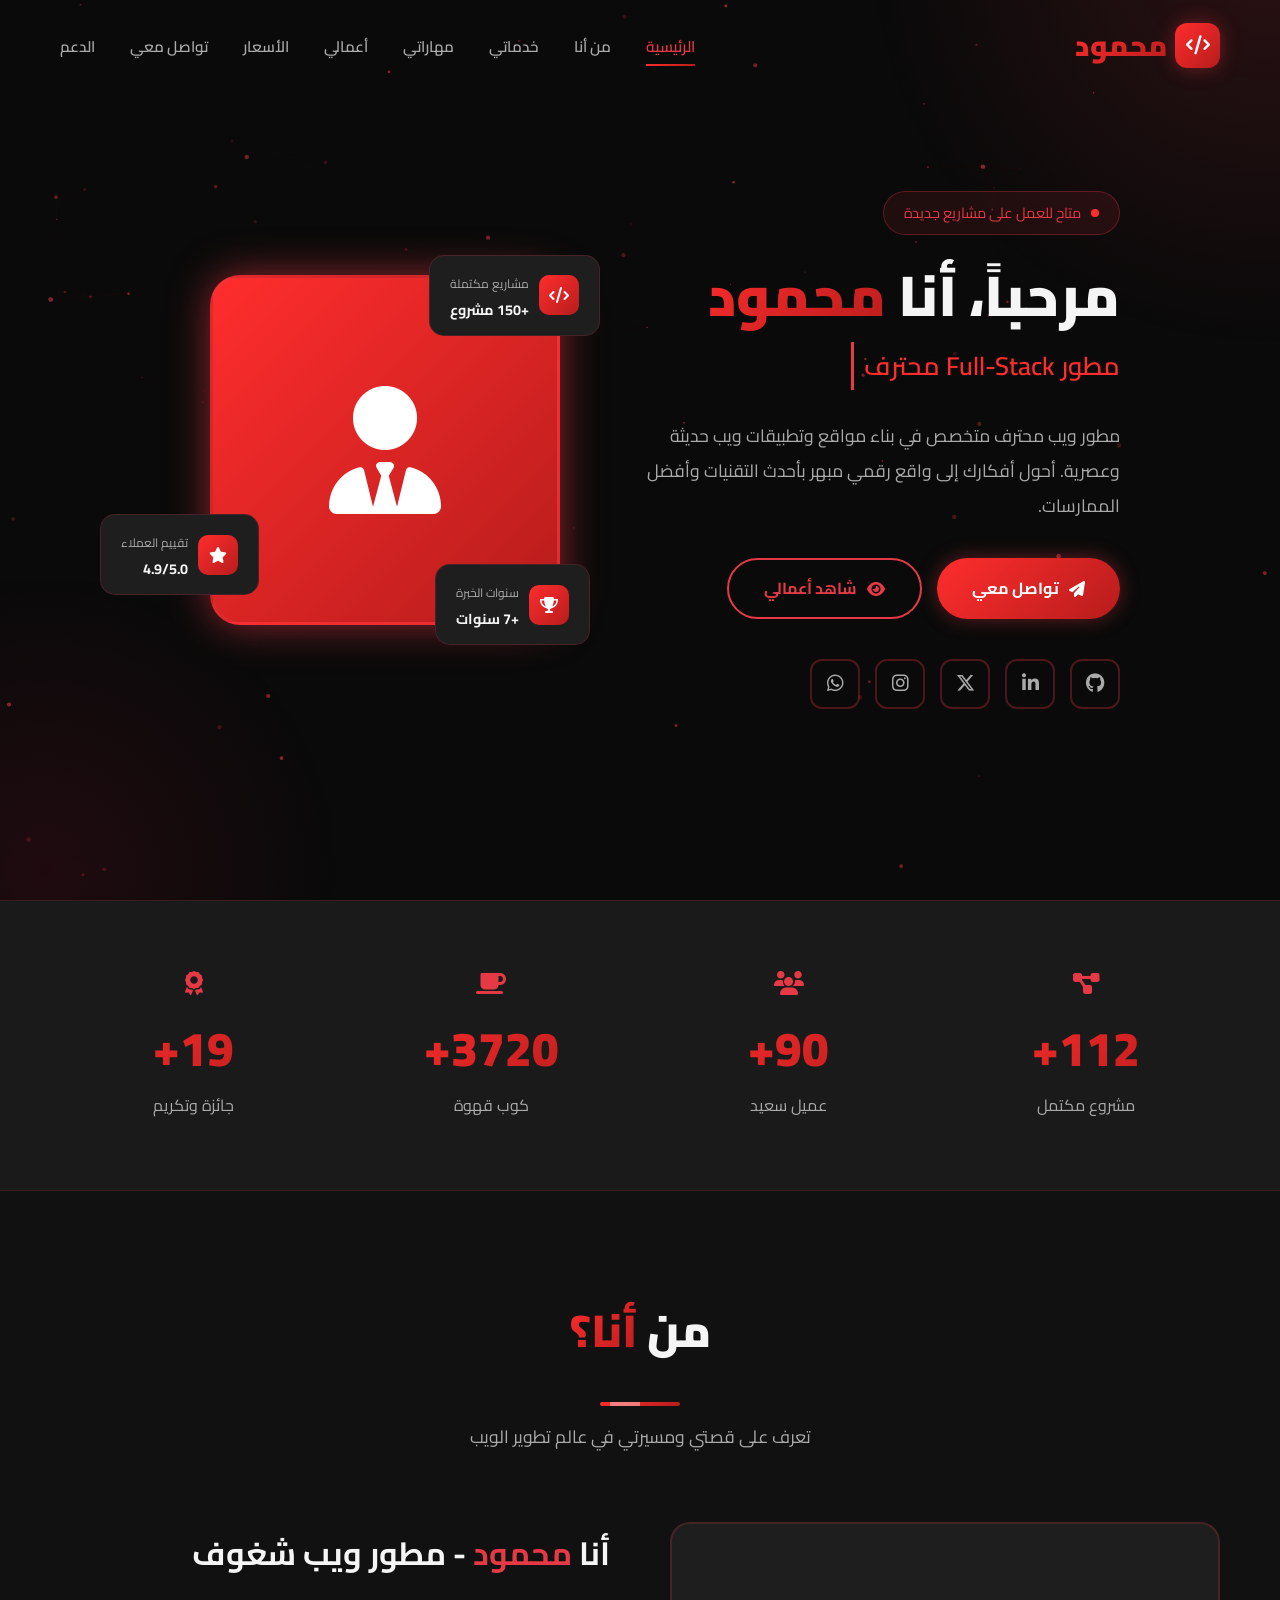
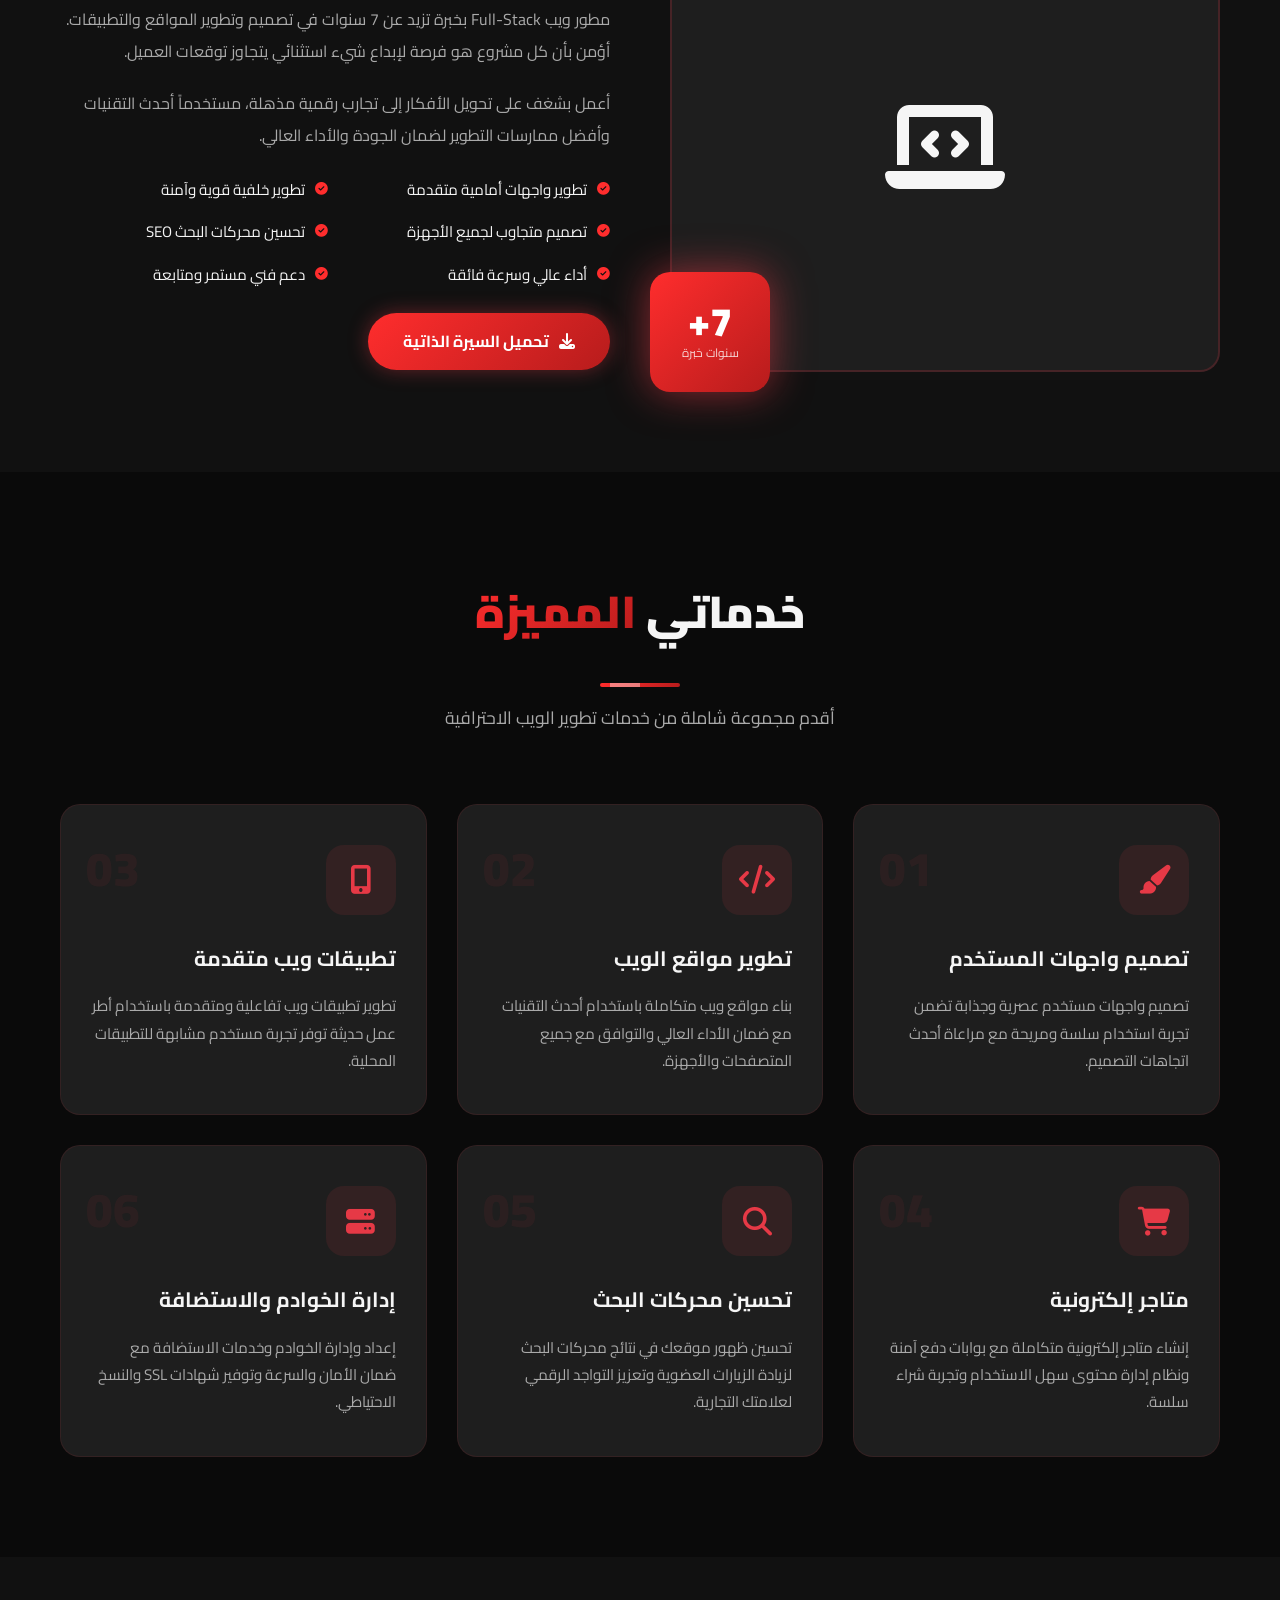
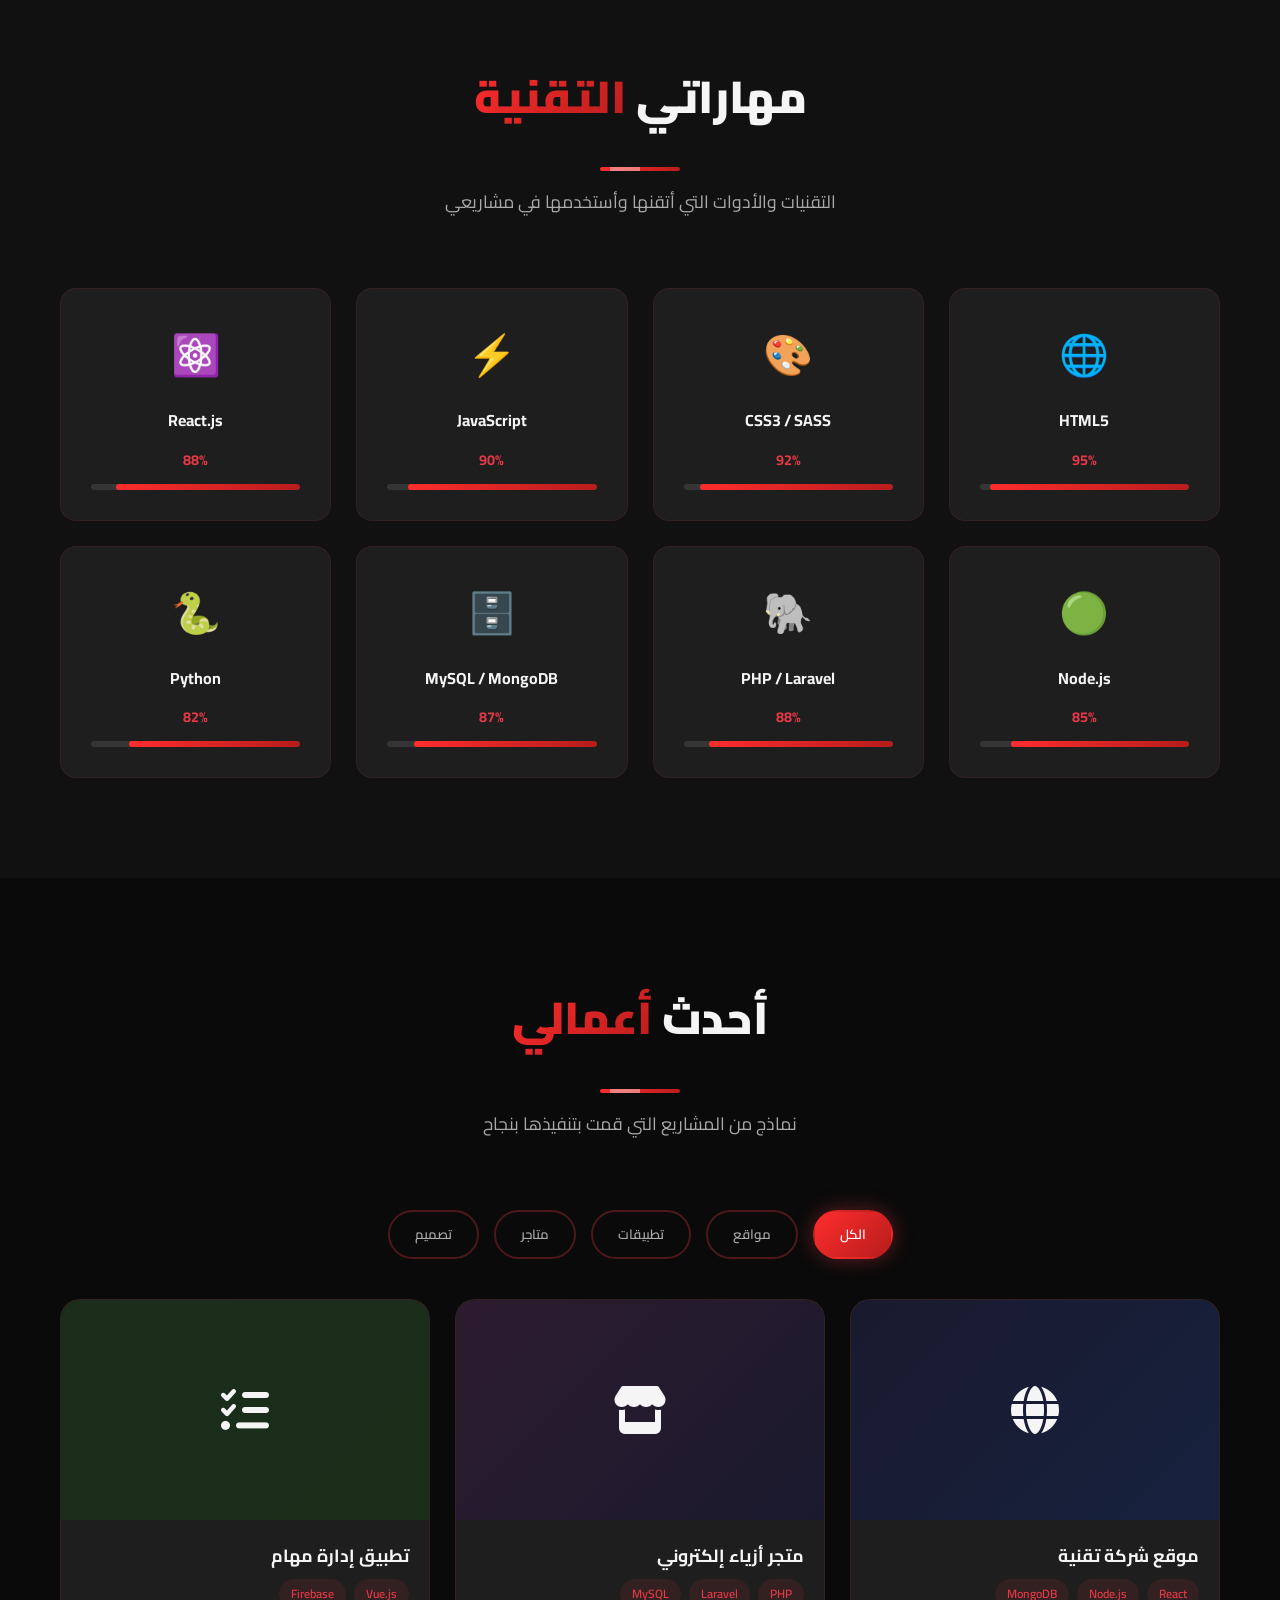
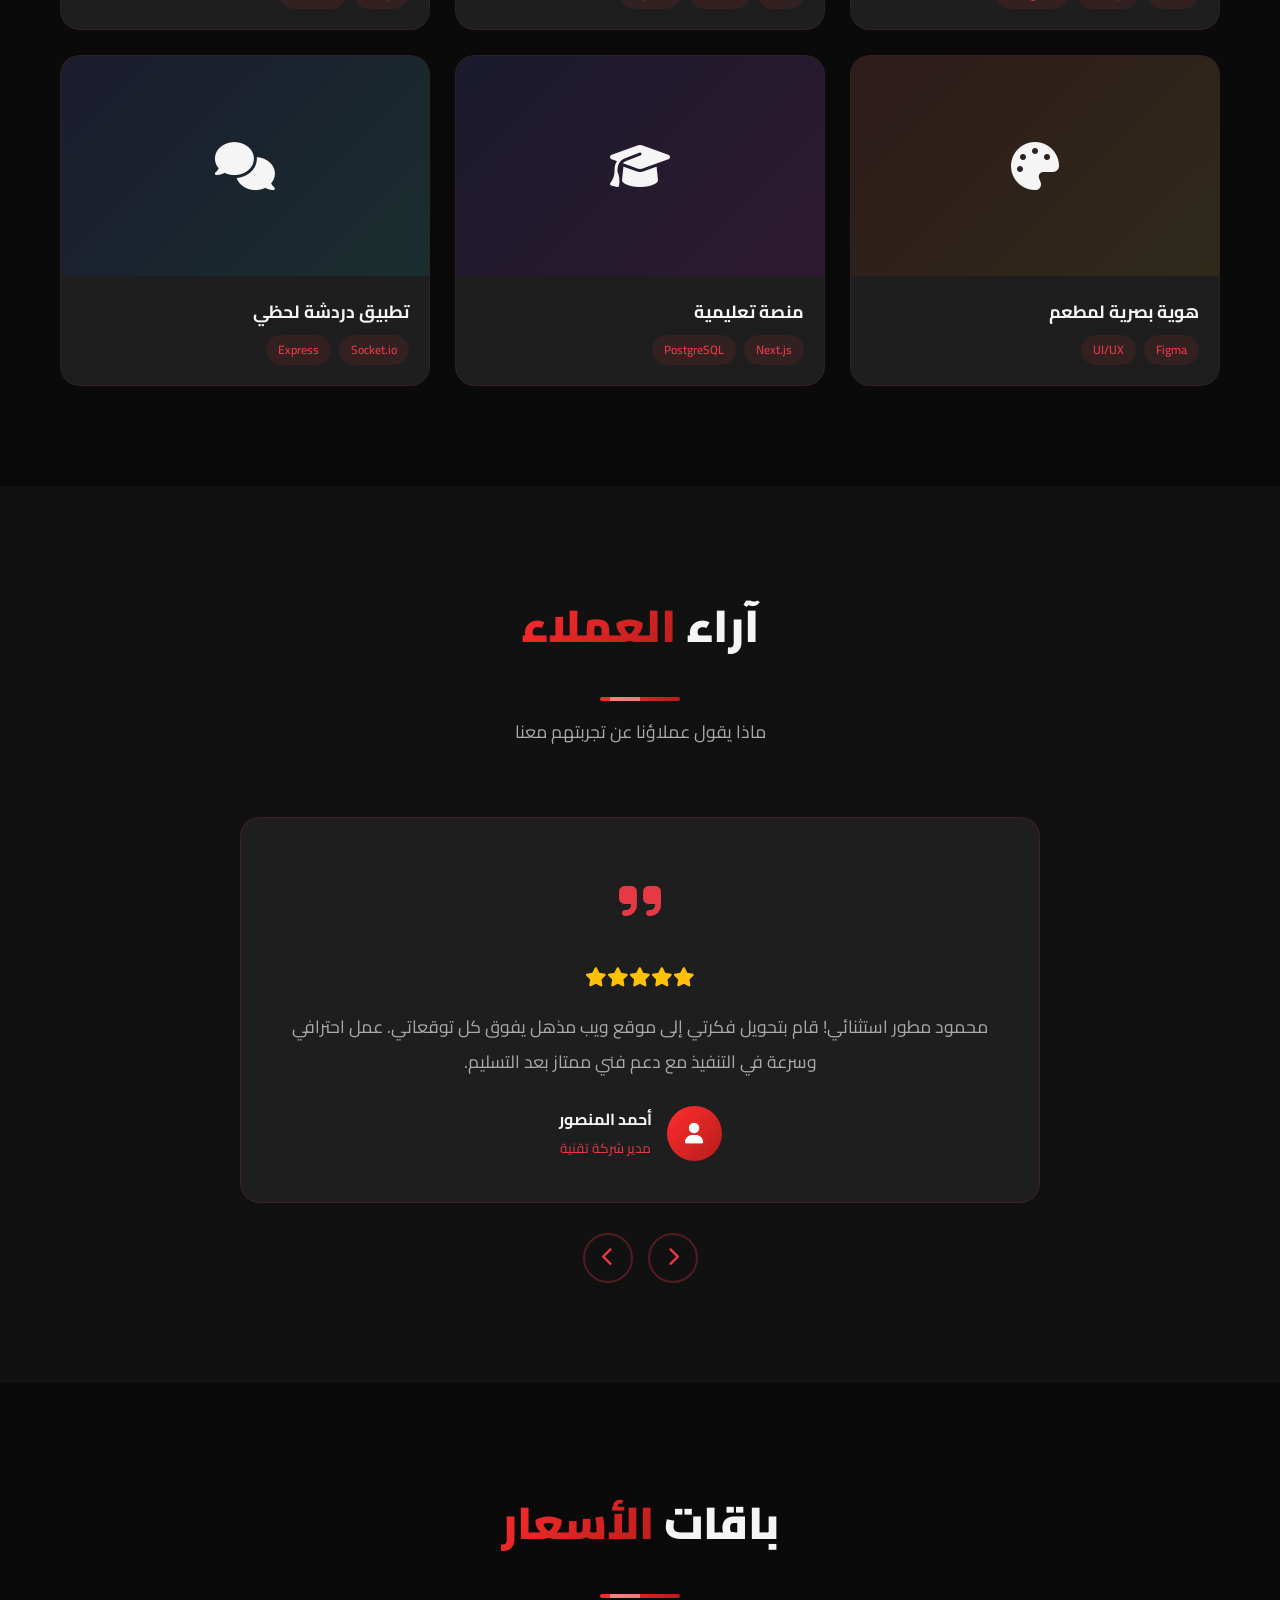
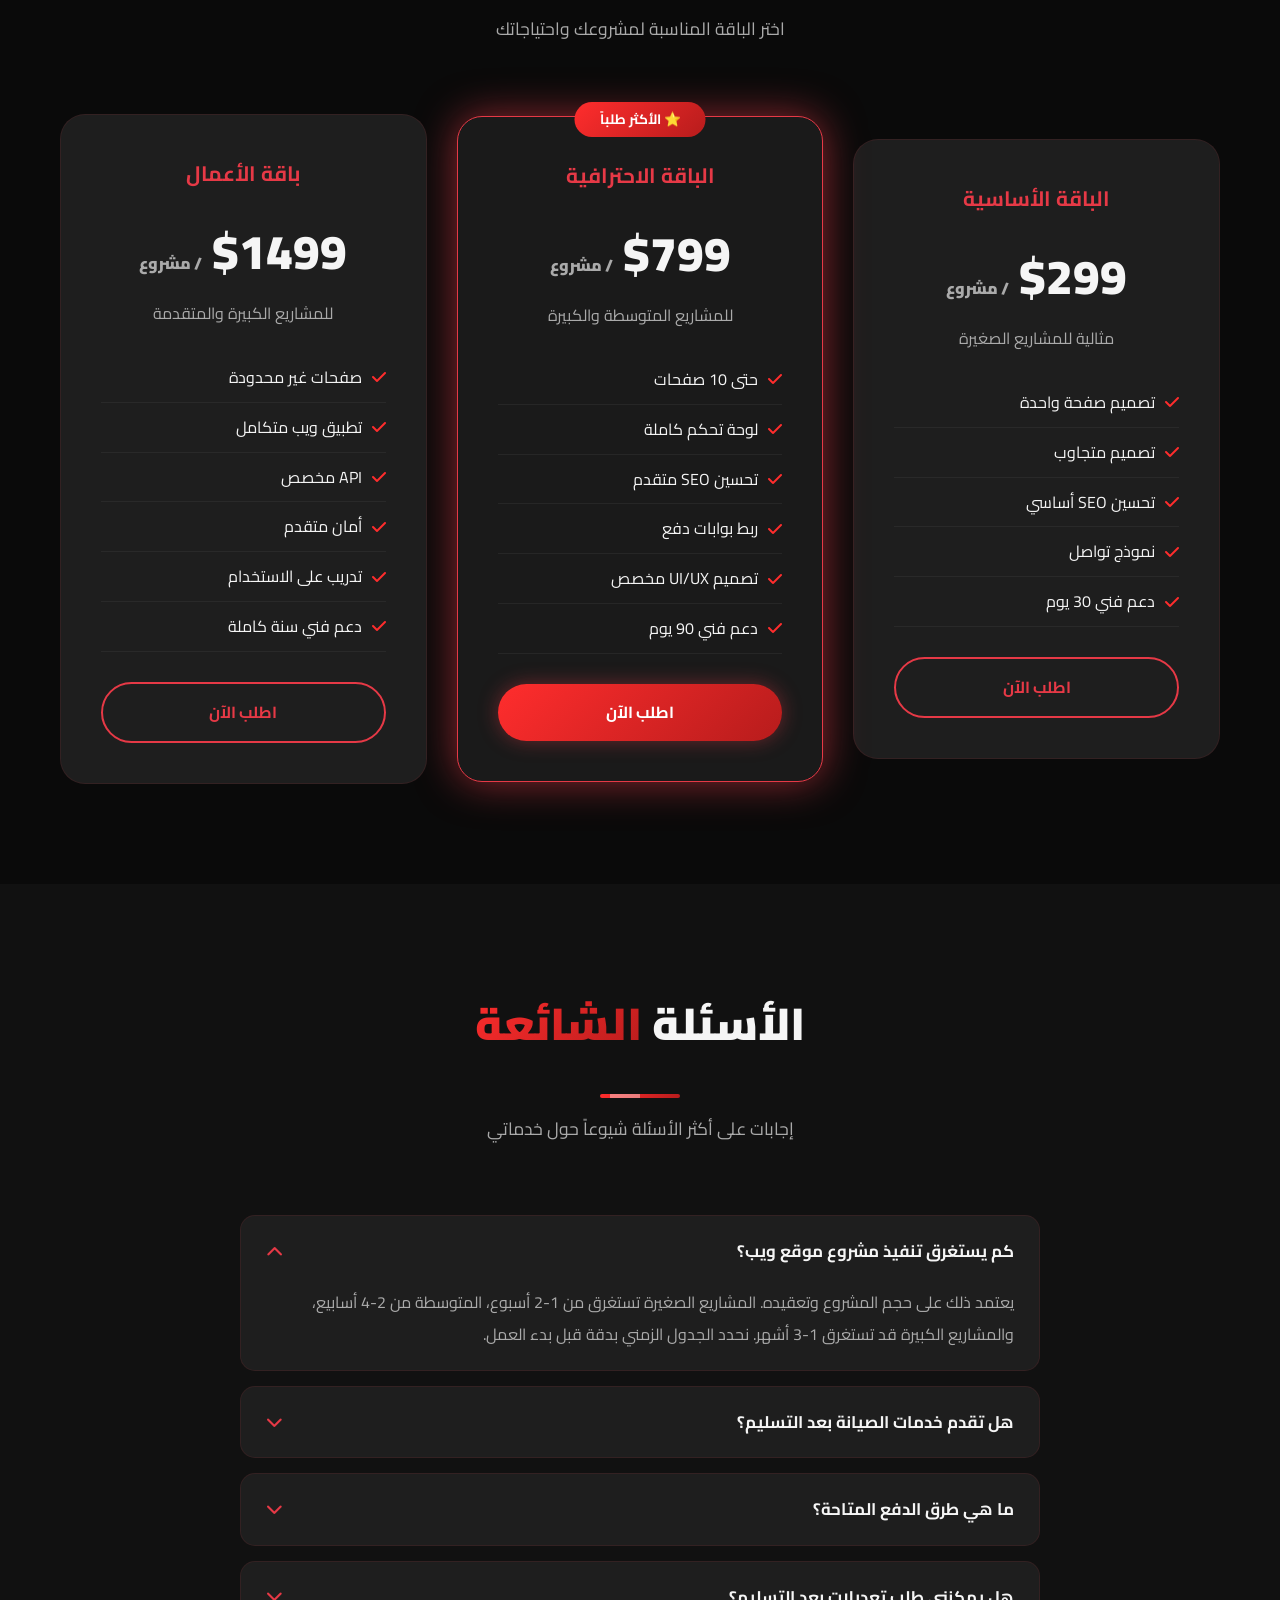
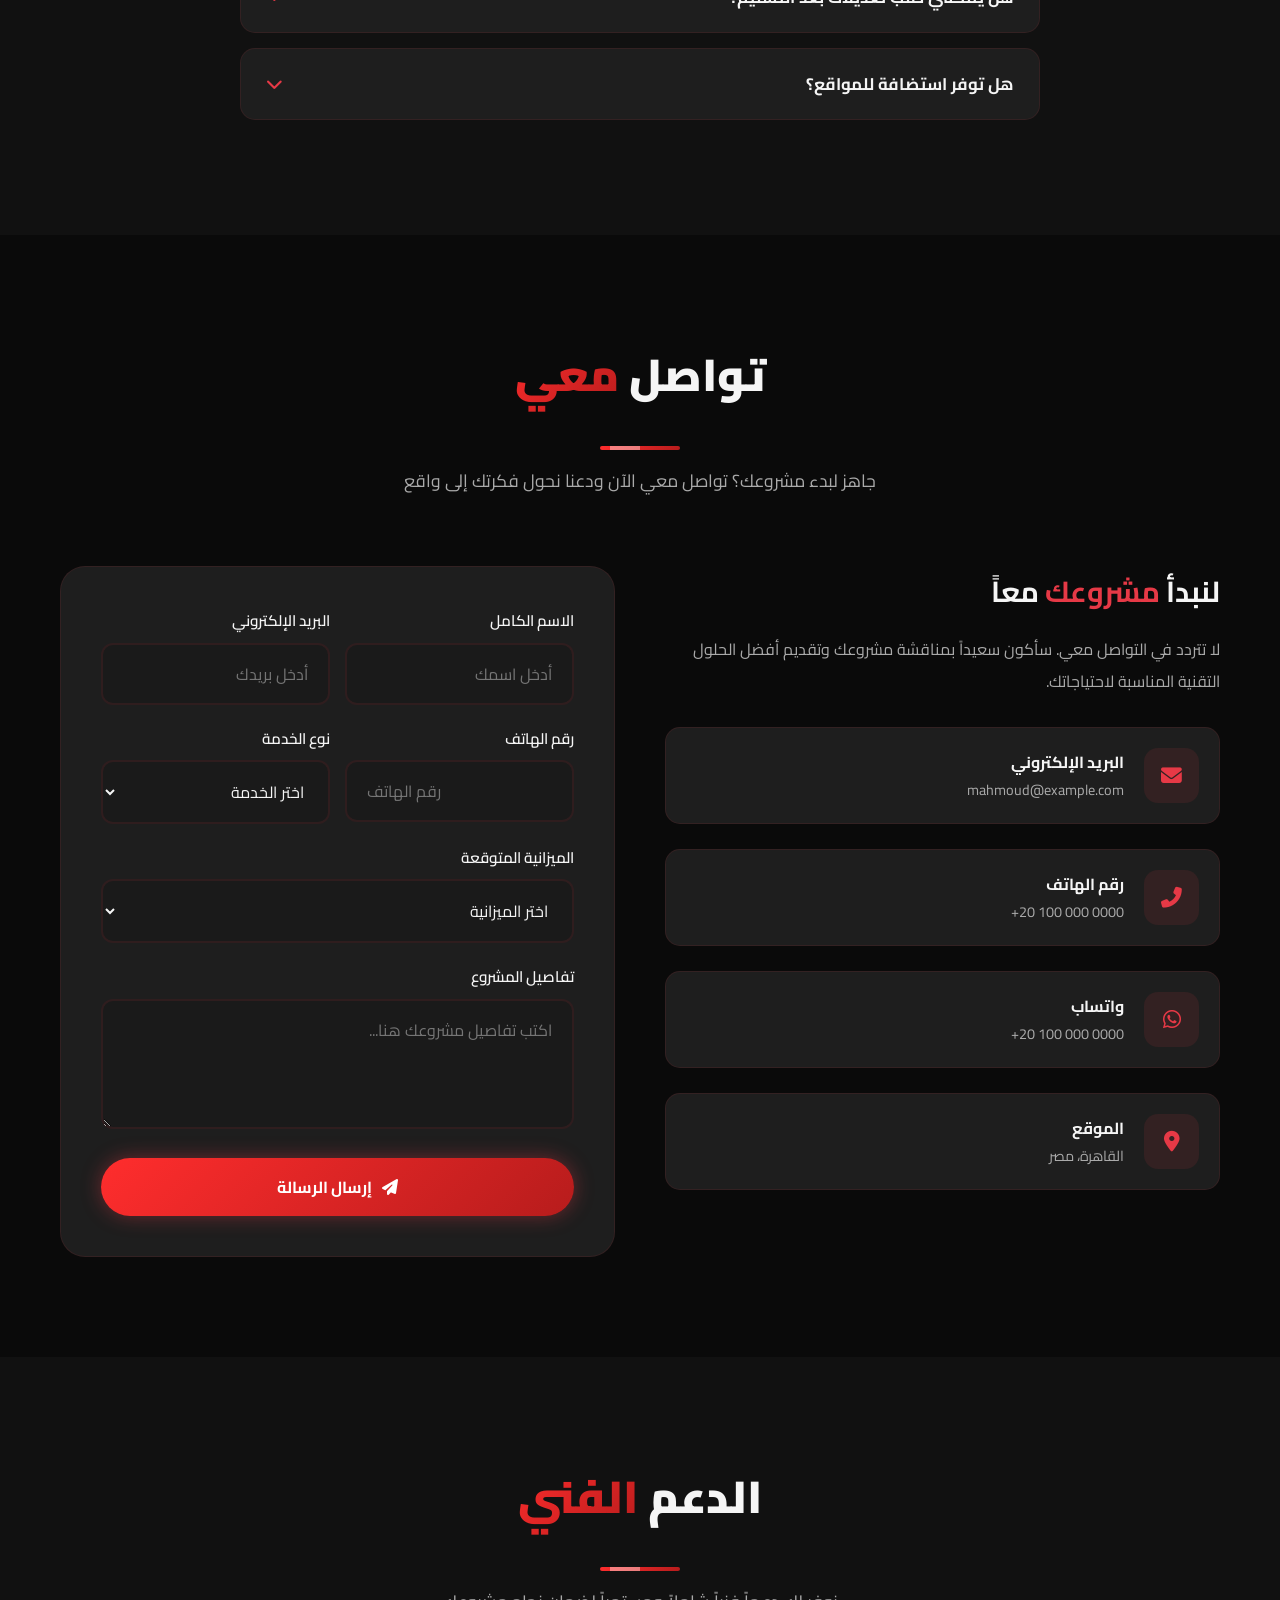
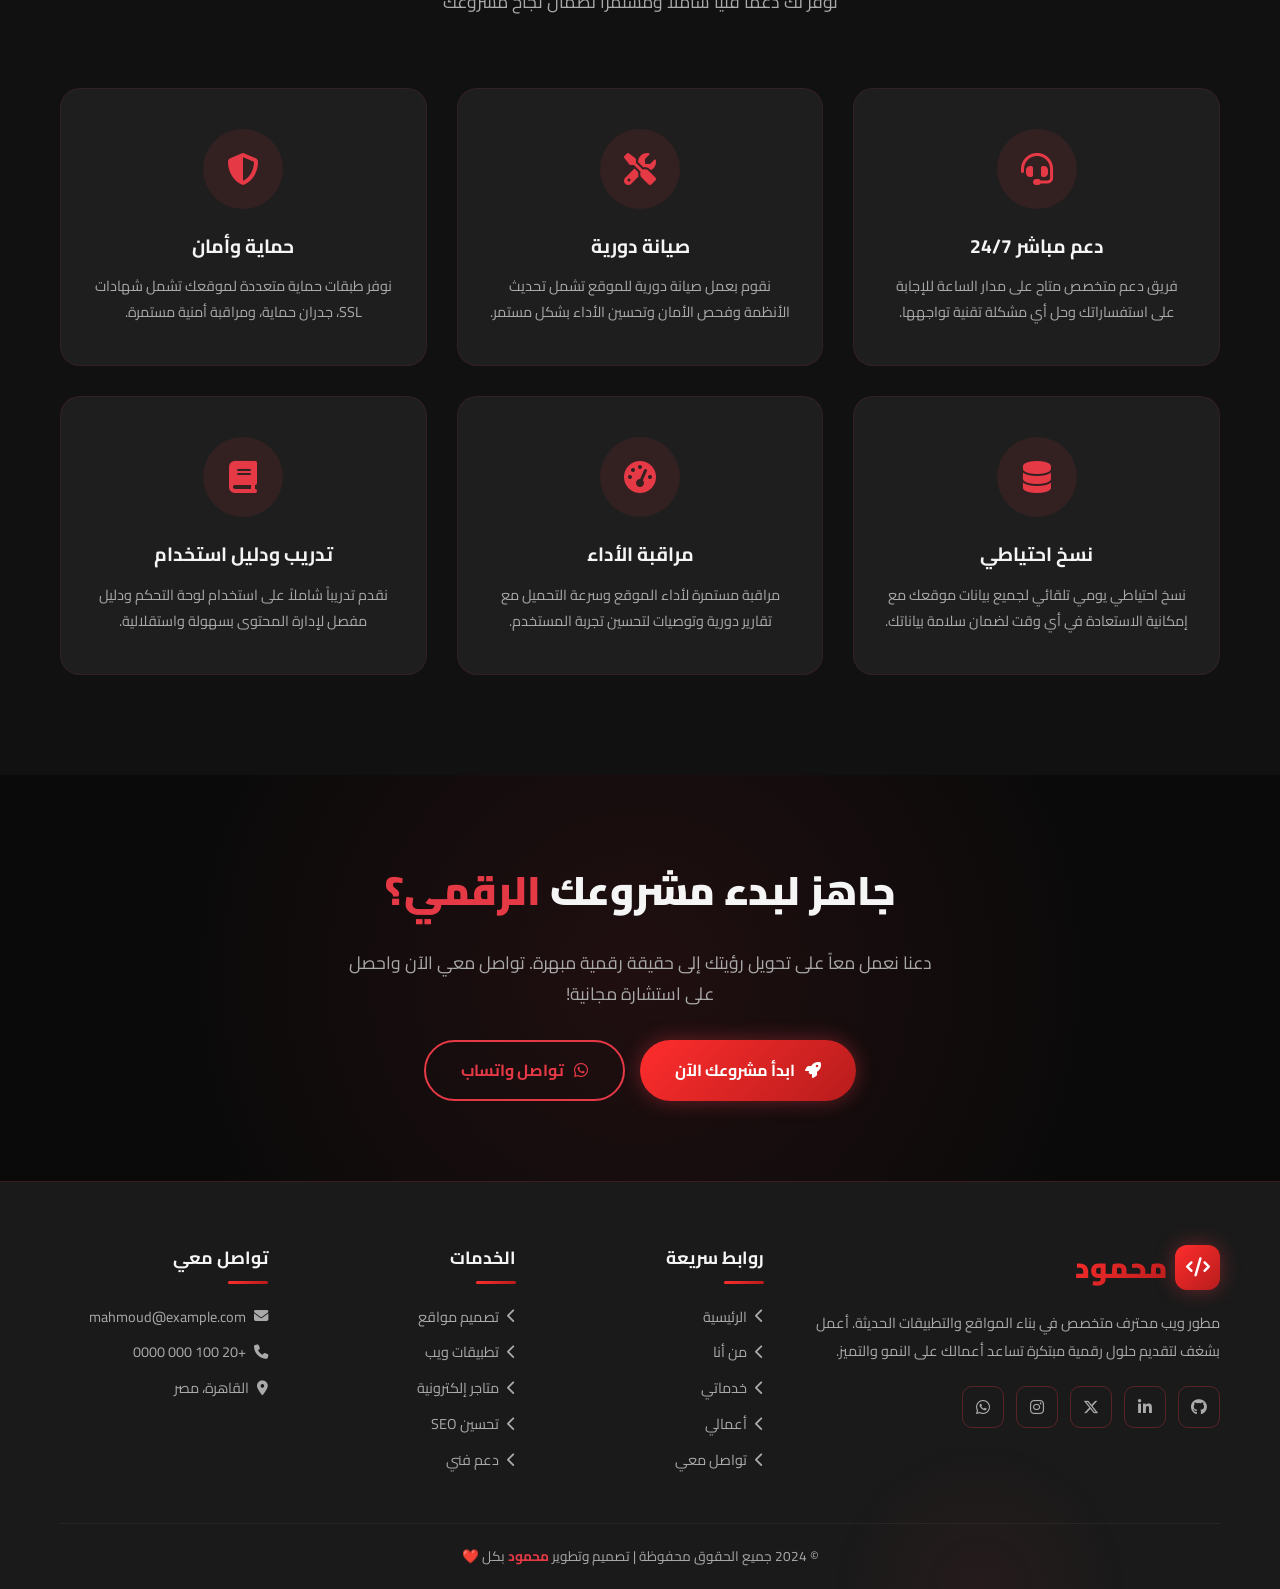
==== commit d15e69a5: "Add files via upload" ====
--- a/index.html
+++ b/index.html
@@ -2,6 +2,11 @@
 <html lang="ar" dir="rtl">
 <head>
     <meta charset="UTF-8">
+    <meta
+        property="og:title"
+        content="simon.jpg"
+    >
+    <meta property="og:image" content="simon.jpg">
     <meta name="viewport" content="width=device-width, initial-scale=1.0">
     <title>محمود | مطور ويب محترف</title>
     <link rel="preconnect" href="https://fonts.googleapis.com">
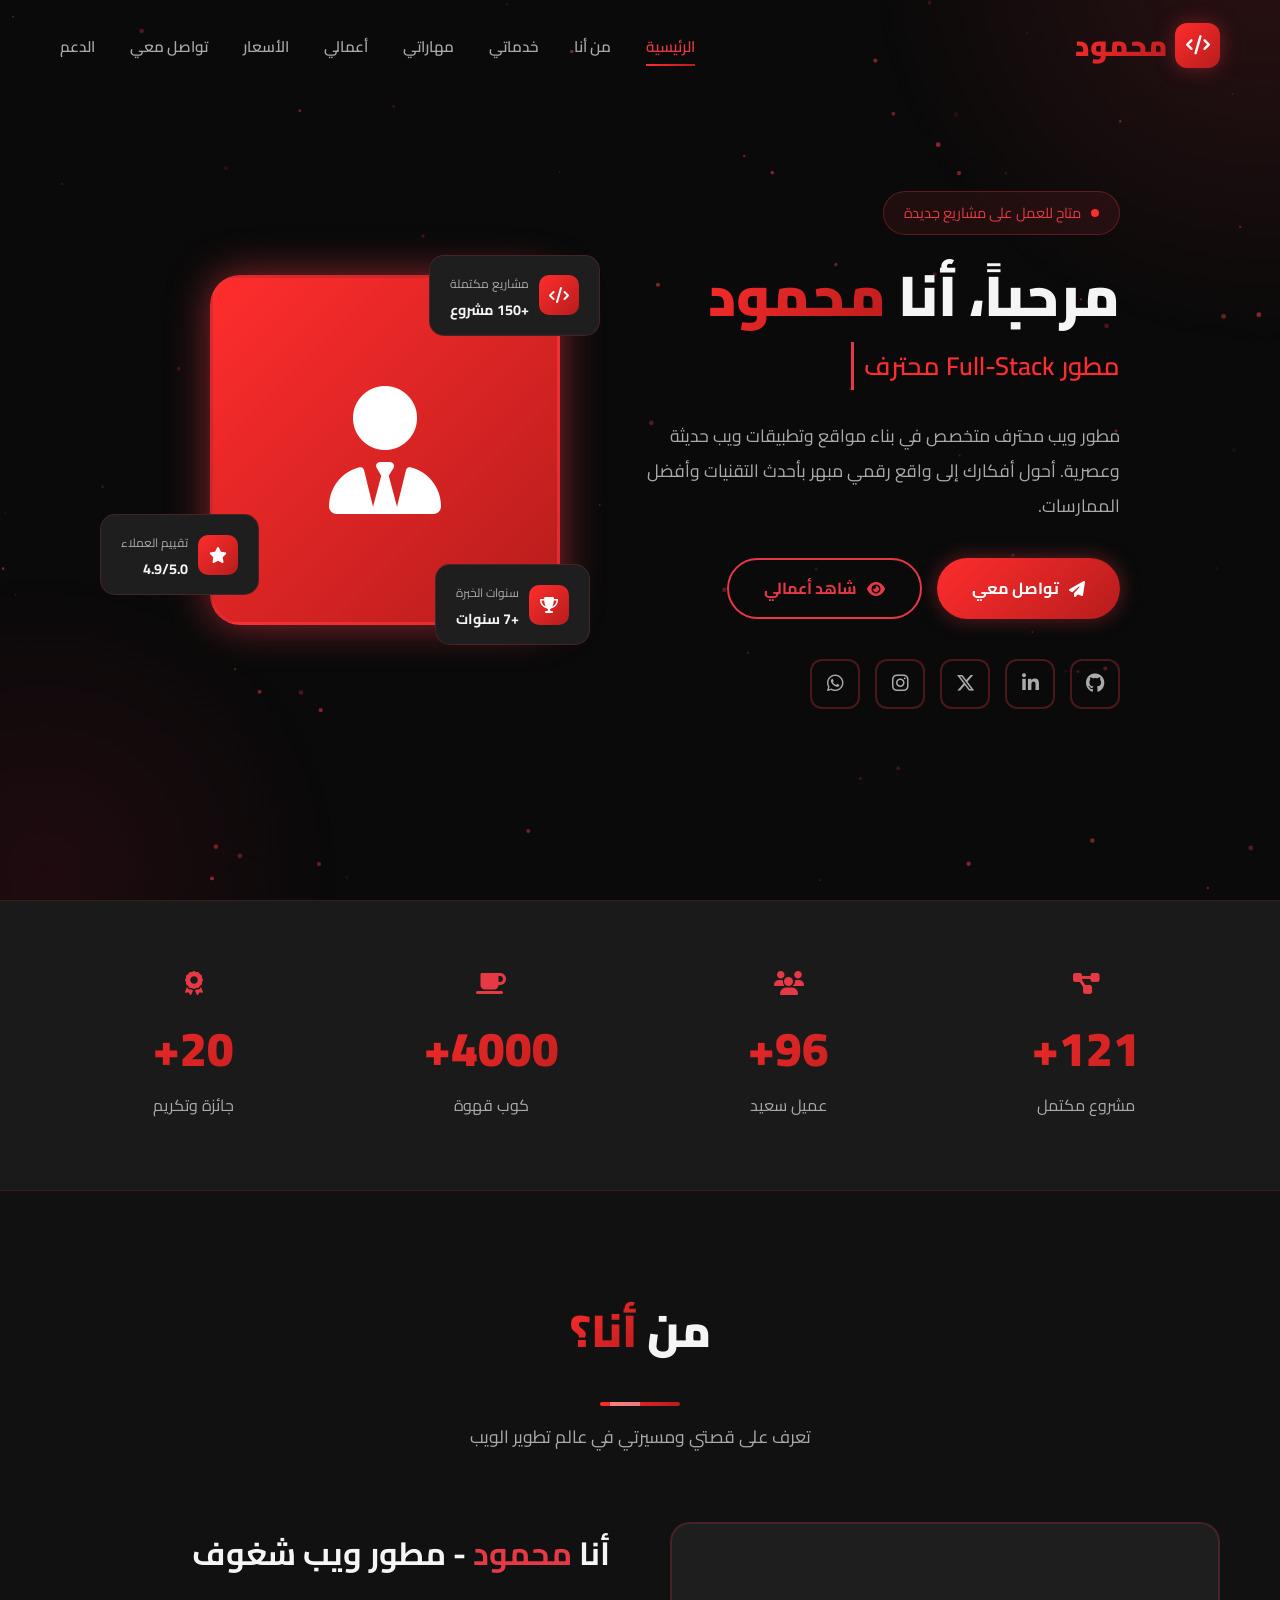
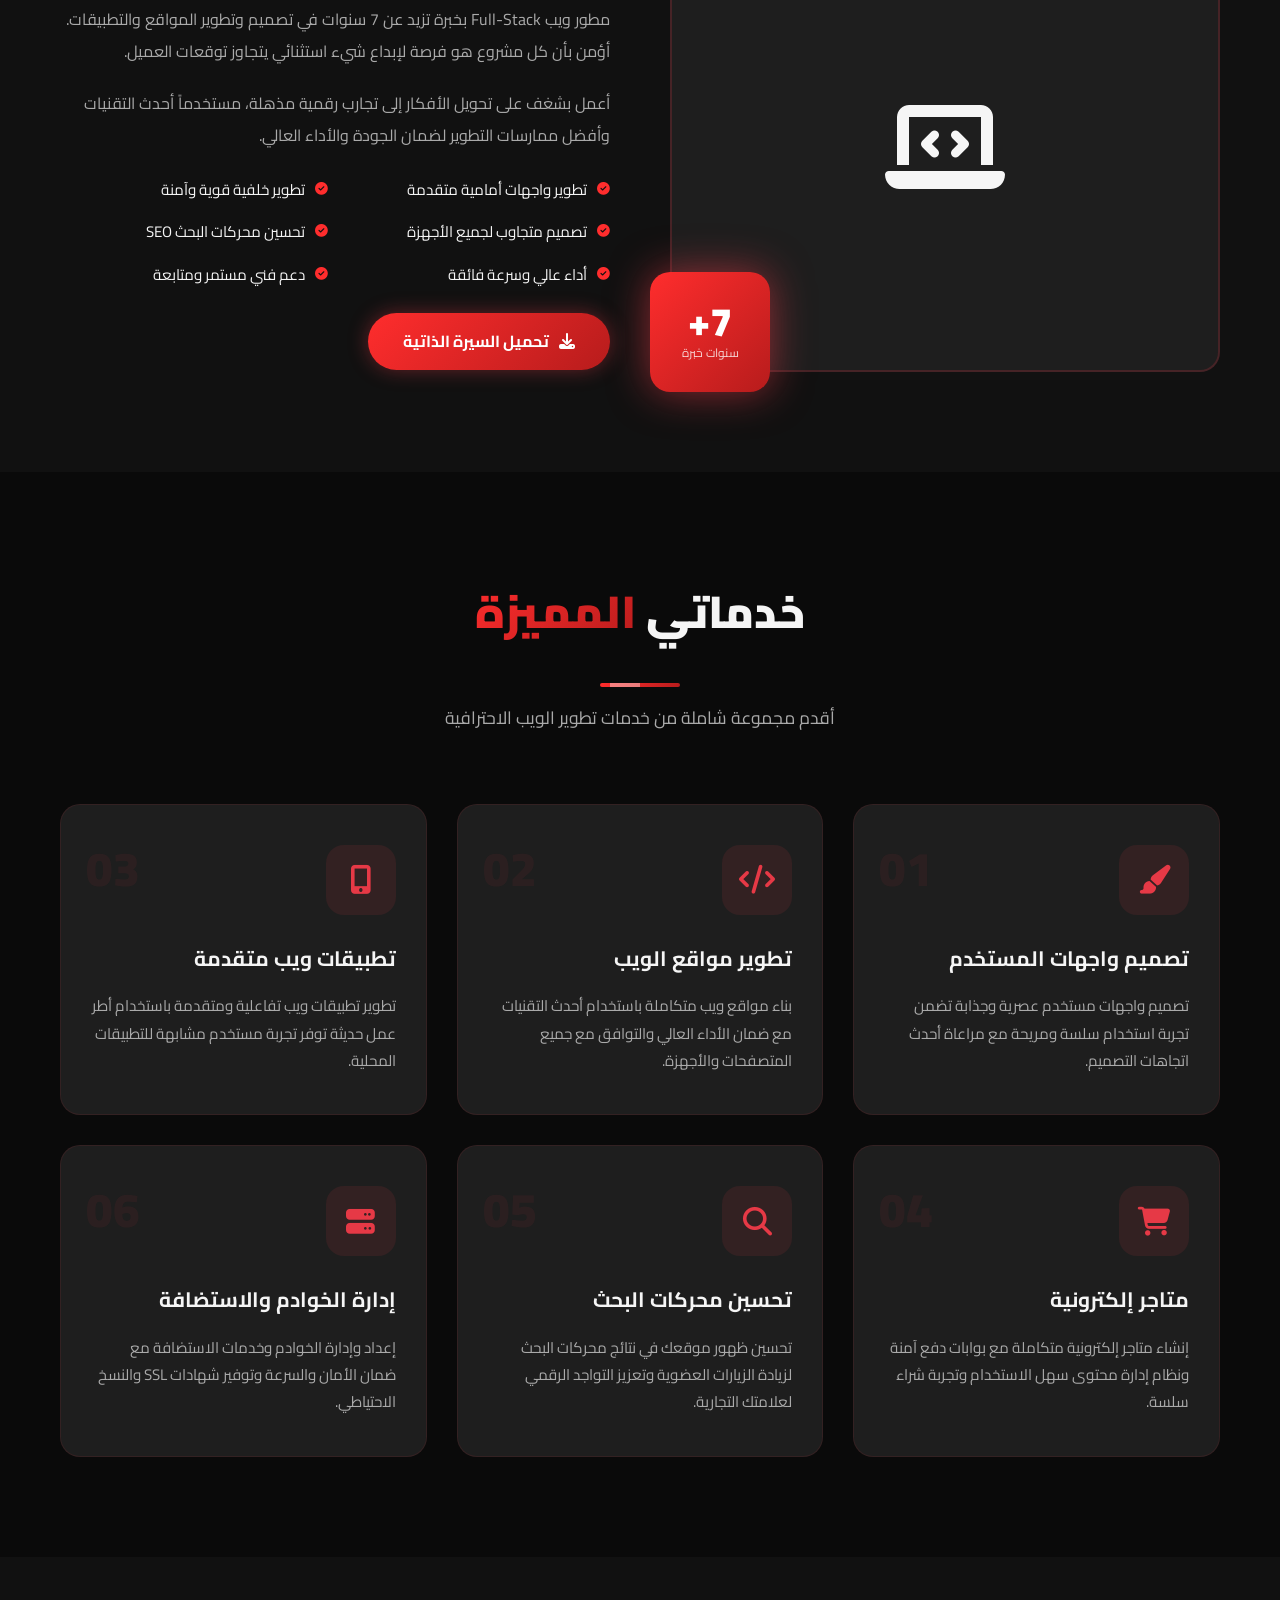
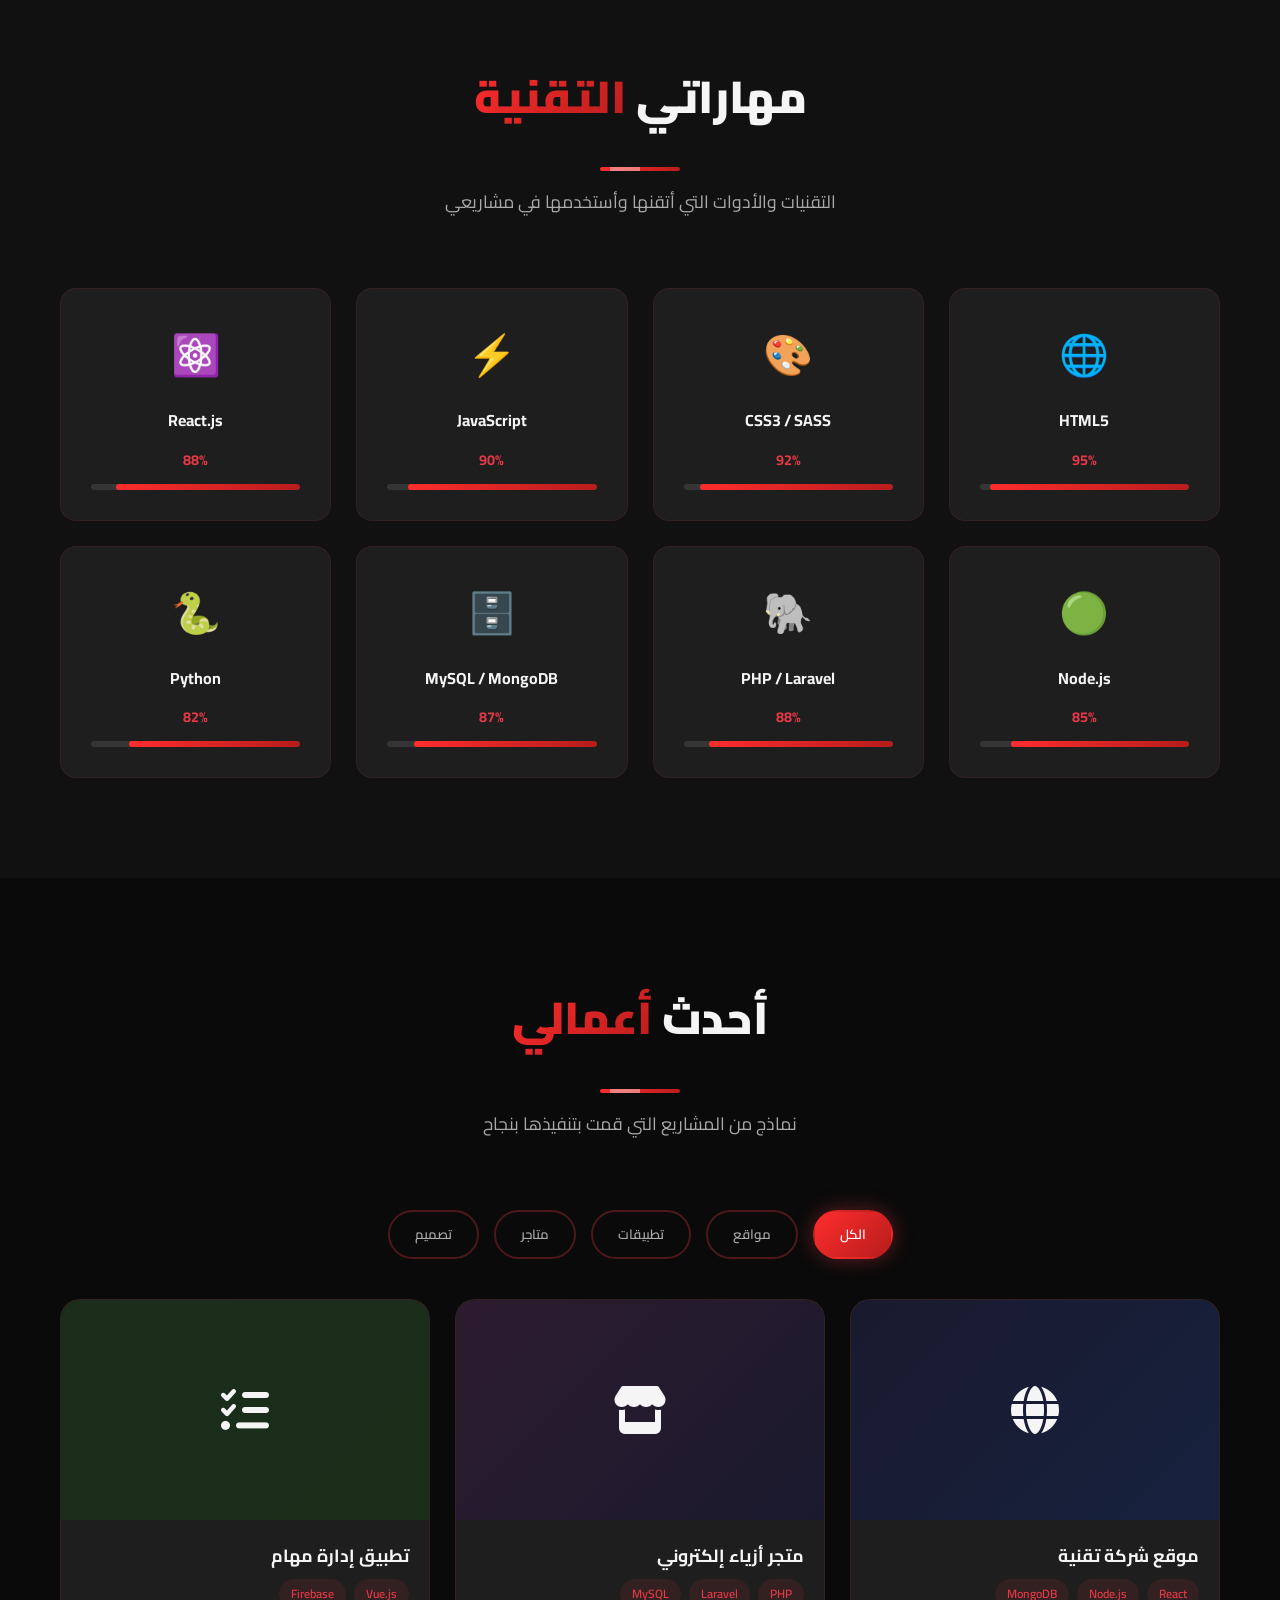
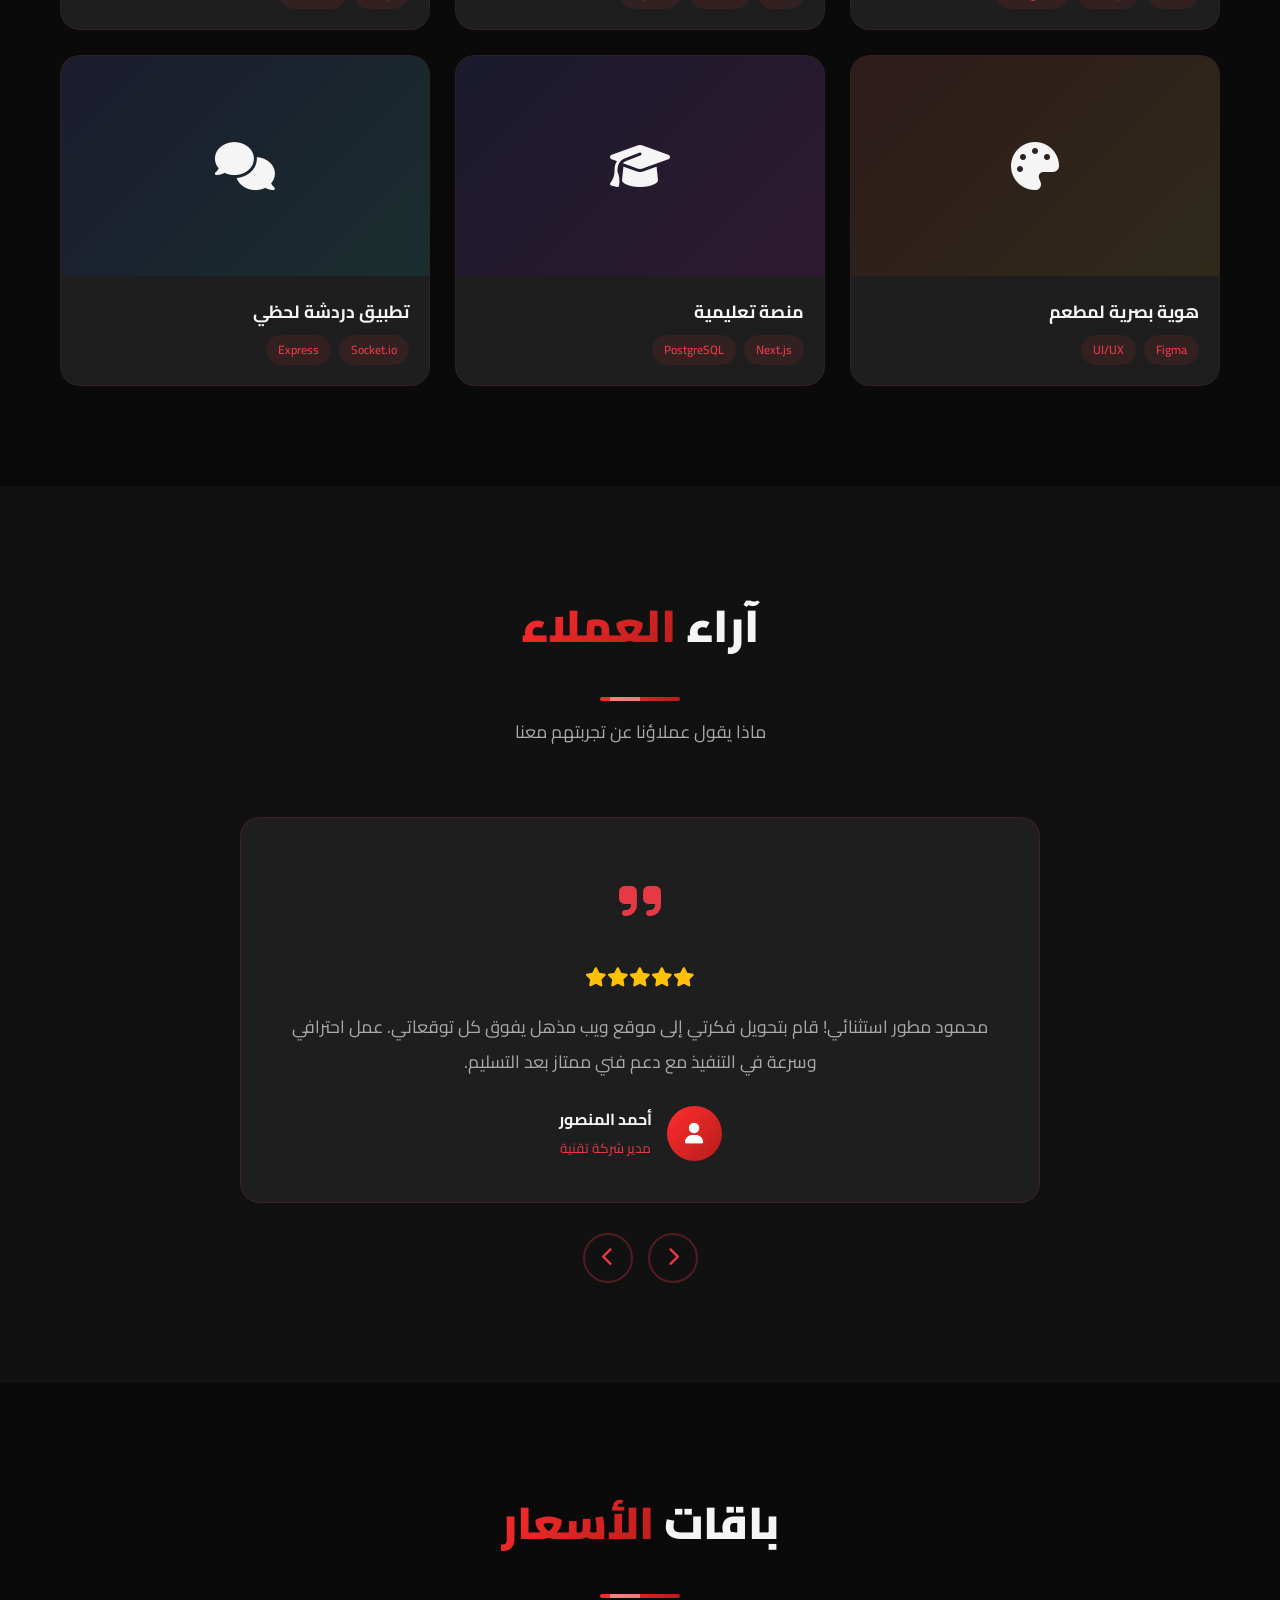
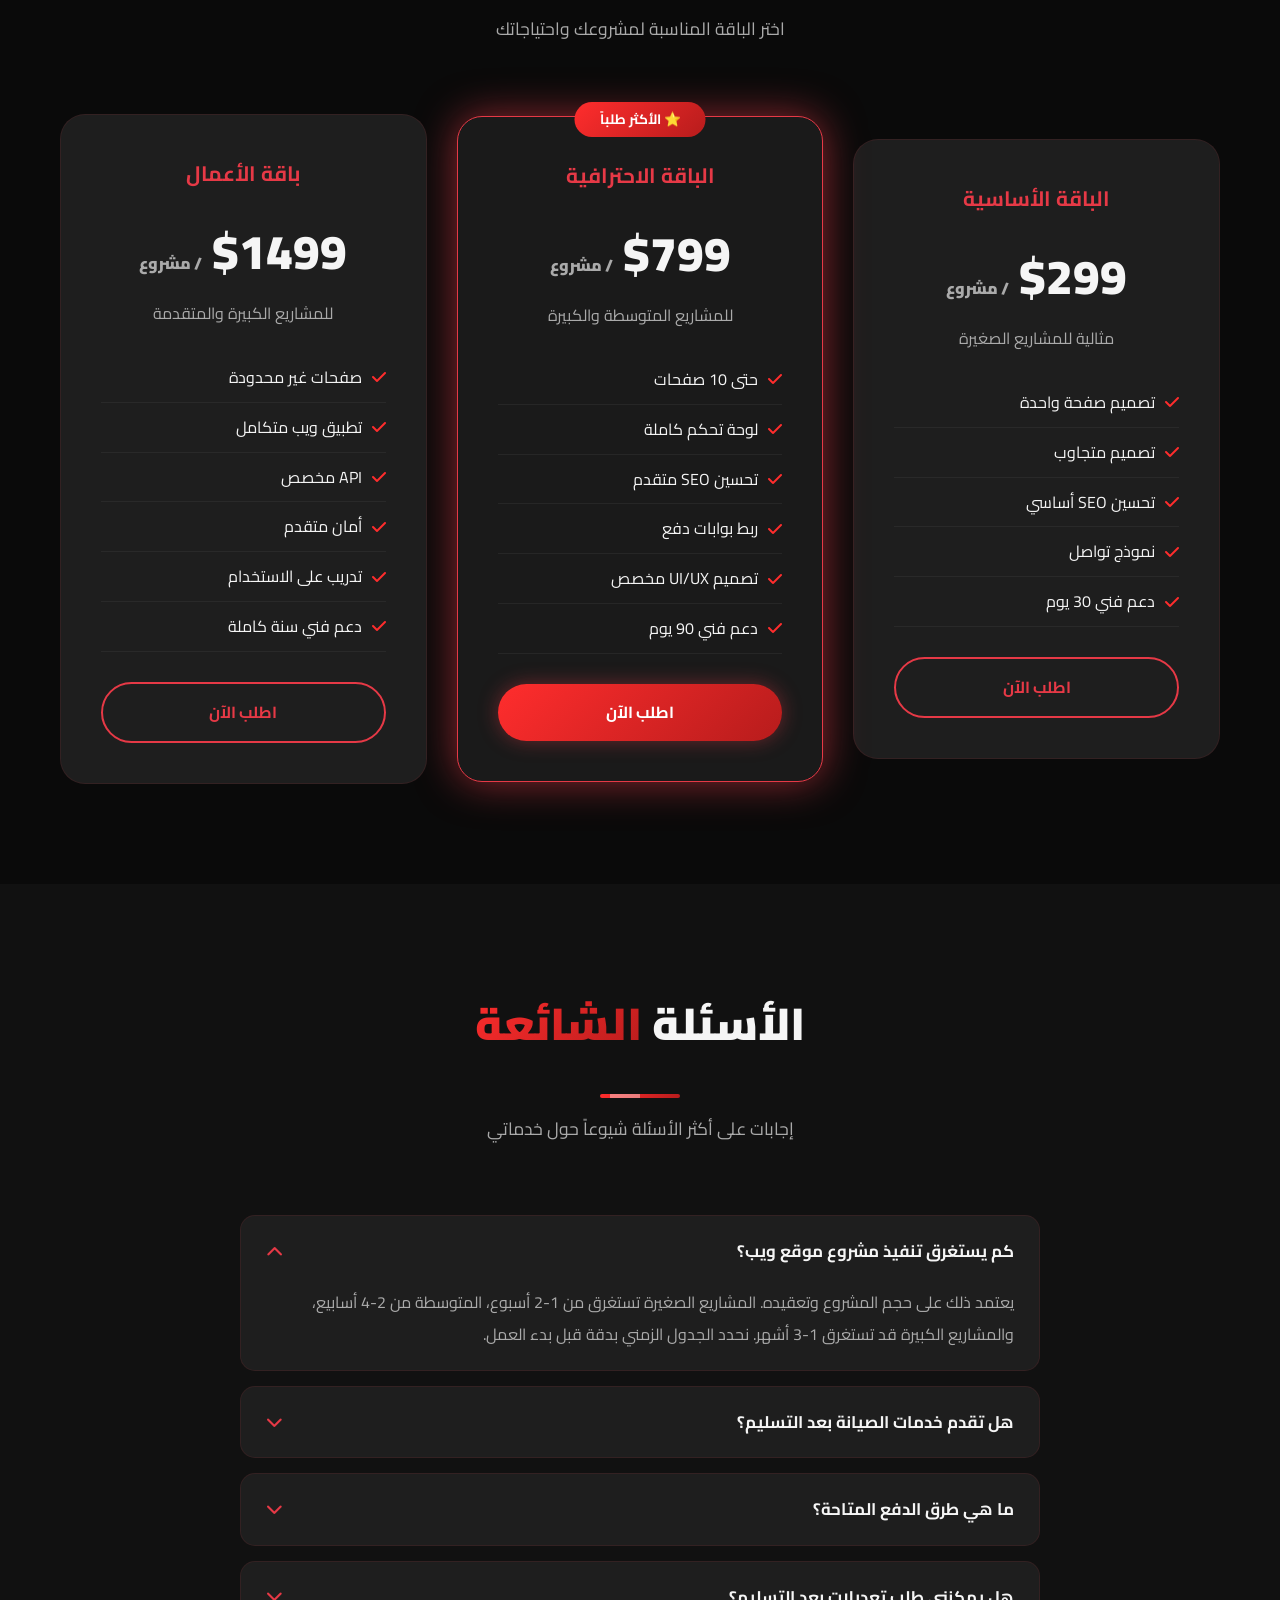
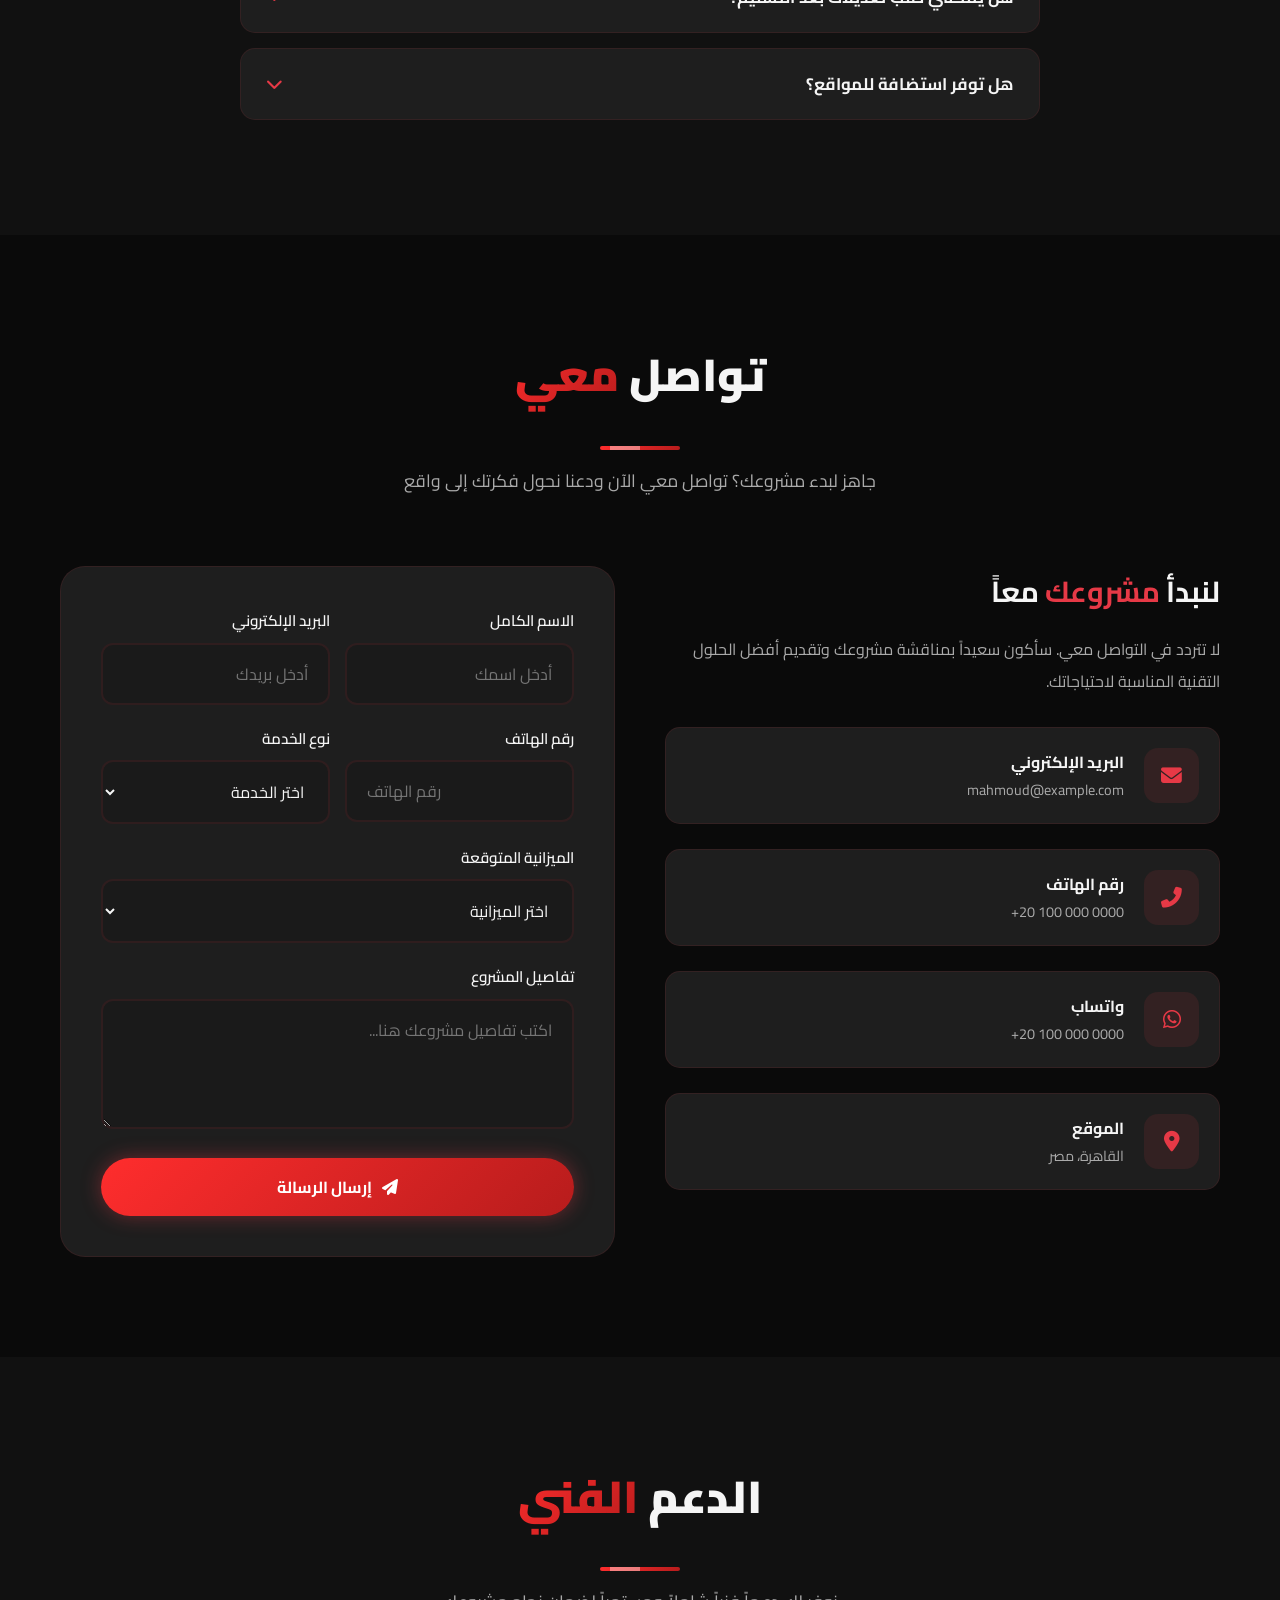
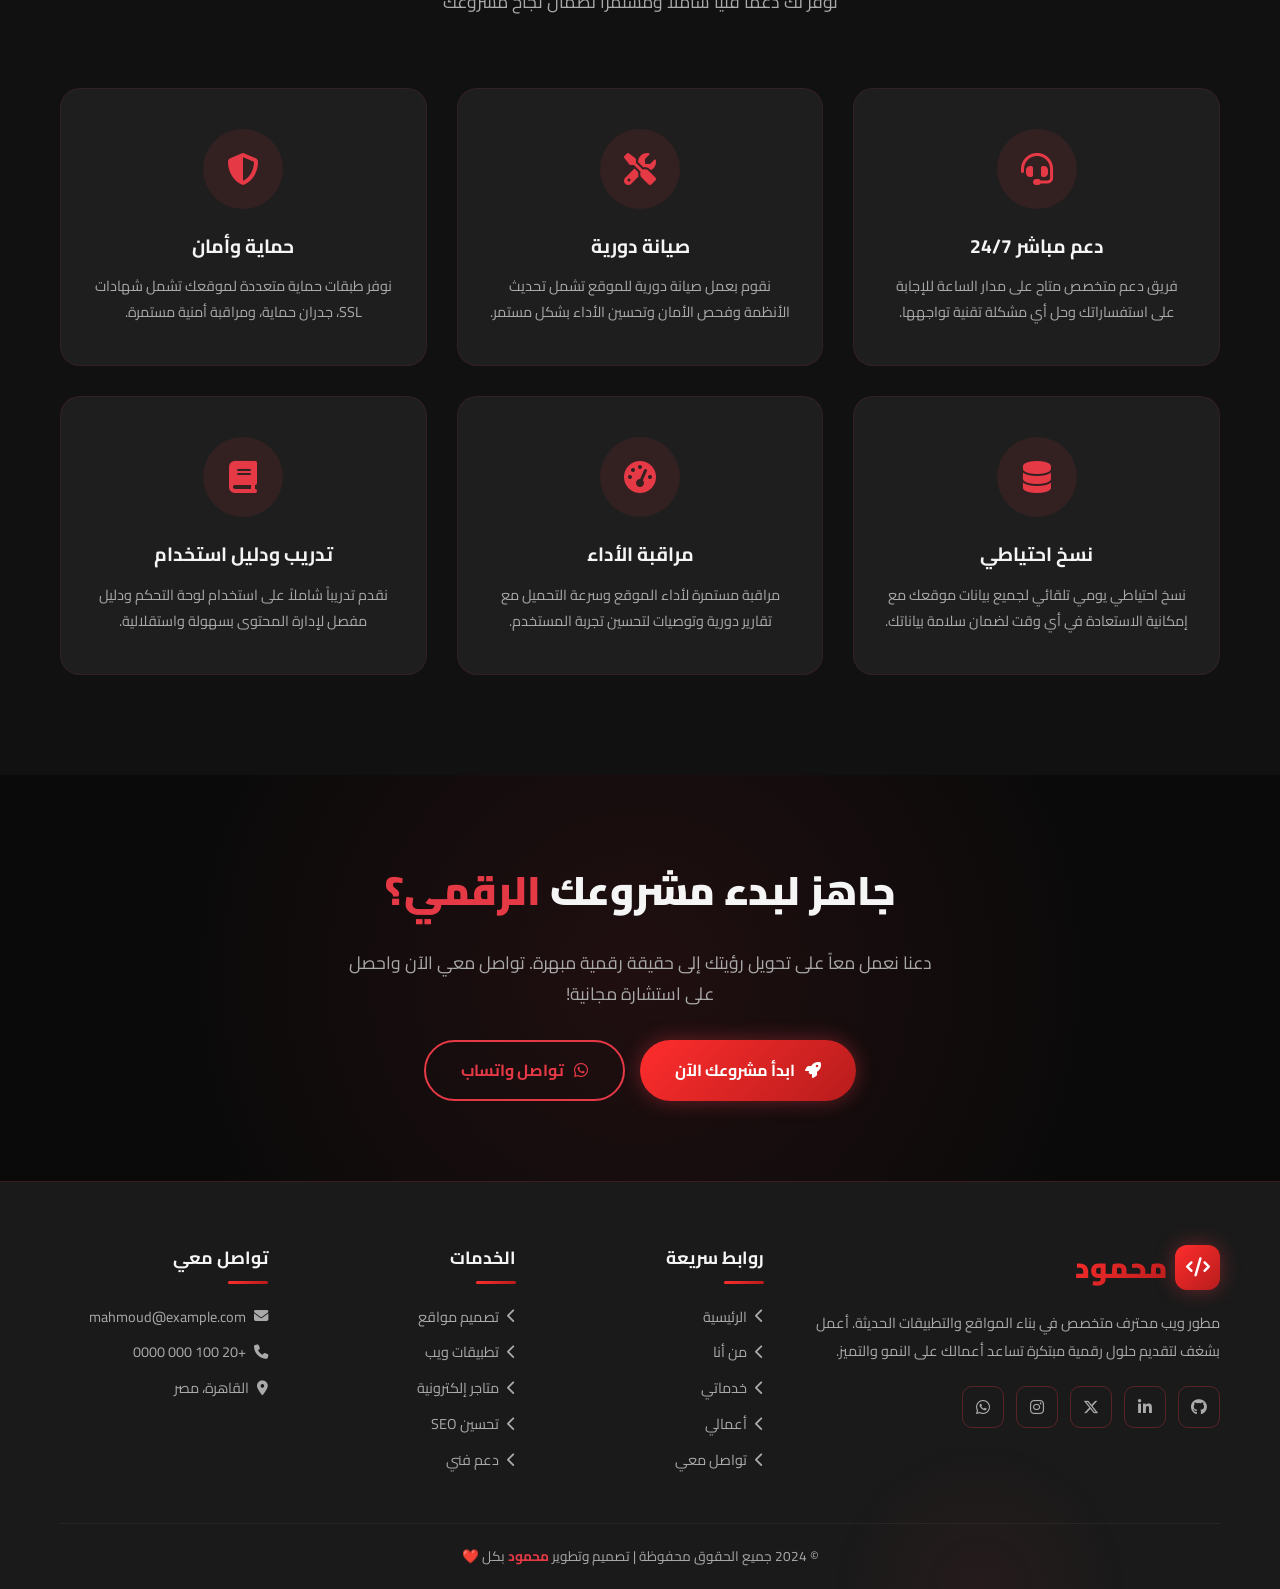
==== commit 6018dba5: "Add files via upload" ====
--- a/index.html
+++ b/index.html
@@ -4,10 +4,14 @@
     <meta charset="UTF-8">
     <meta
         property="og:title"
-        content="simon.jpg"
-    >
-    <meta property="og:image" content="simon.jpg">
-    <meta name="viewport" content="width=device-width, initial-scale=1.0">
+        content="gooood"/>
+    <meta
+        prperty="og:descriptin"
+        content="Mahmoud Websit"/>
+    <meta property="og:image" content="images/simon.png"/>
+    <meta property="og:type" content="website"/>
+    <meta name="viewport" content="width=device-width, initial-scale=1.0"/>
+
     <title>محمود | مطور ويب محترف</title>
     <link rel="preconnect" href="https://fonts.googleapis.com">
     <link href="https://fonts.googleapis.com/css2?family=Cairo:wght@300;400;600;700;900&family=Tajawal:wght@300;400;500;700;900&display=swap" rel="stylesheet">
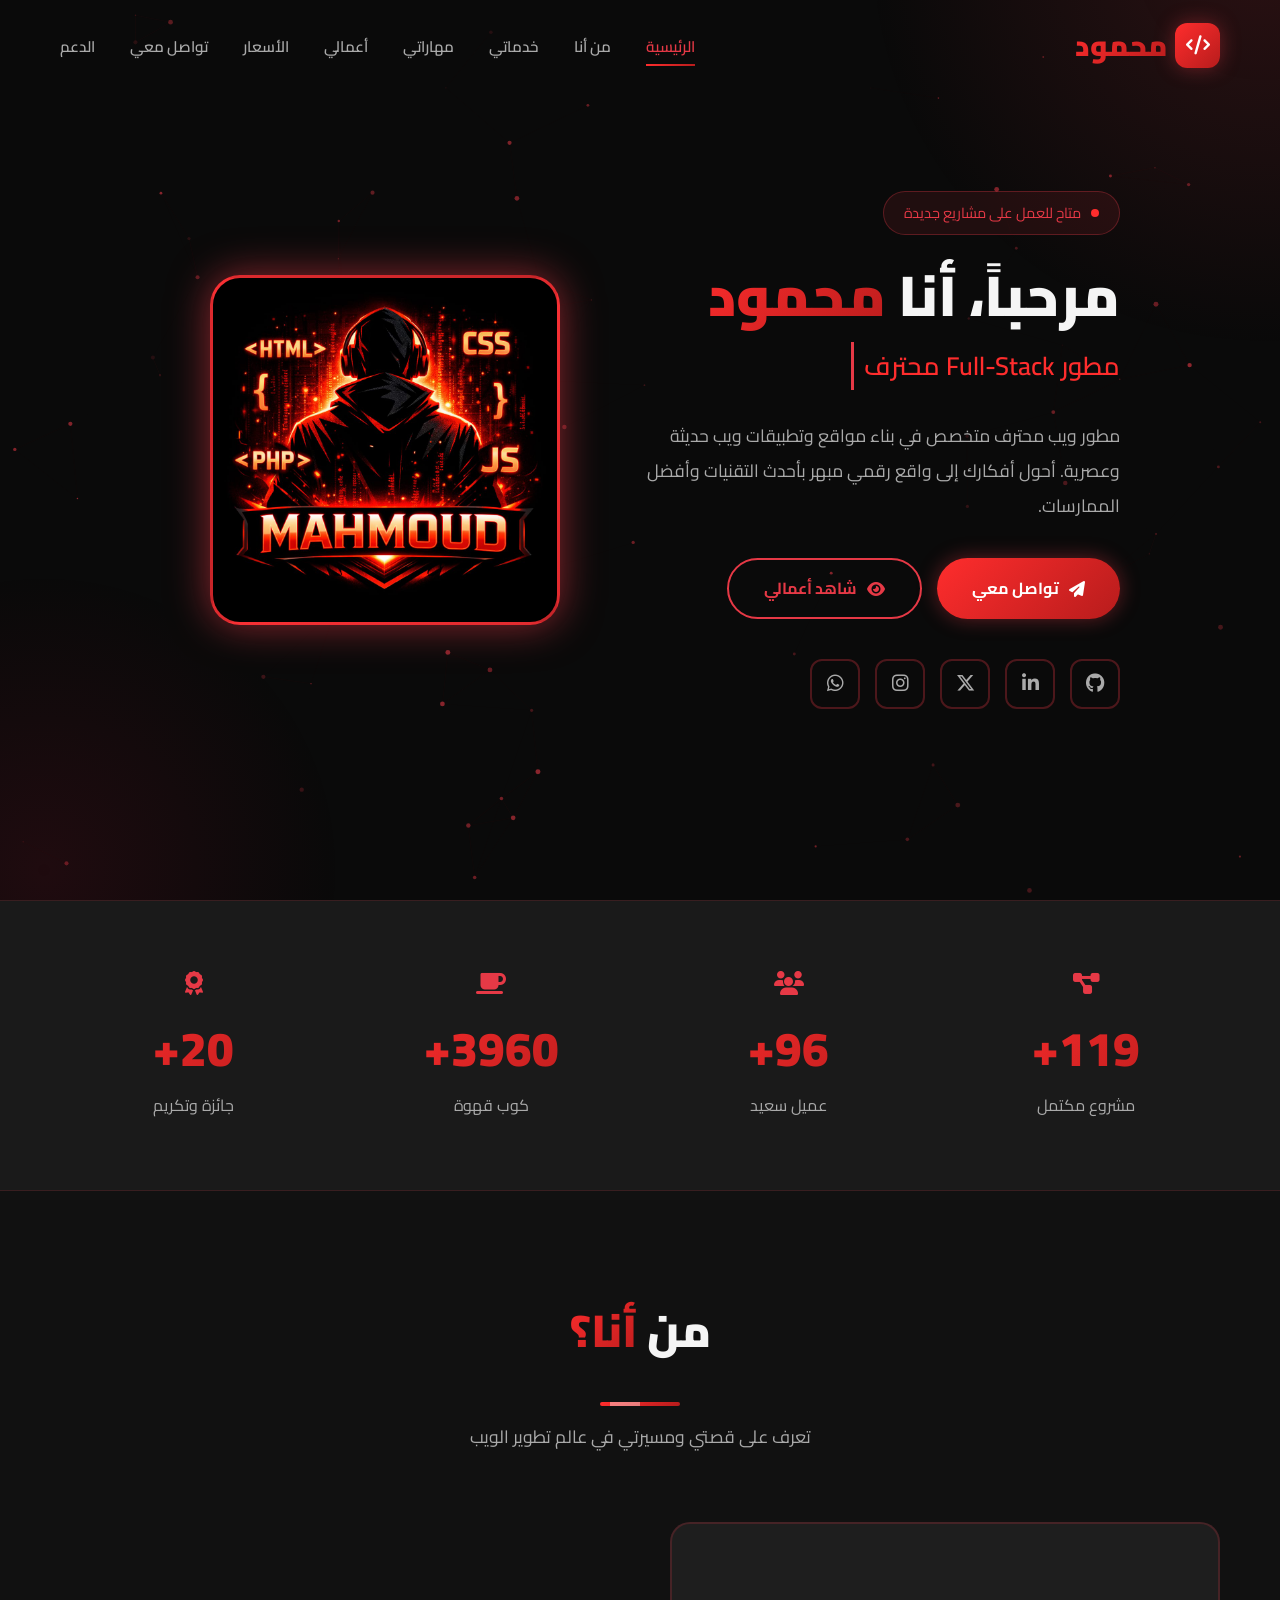
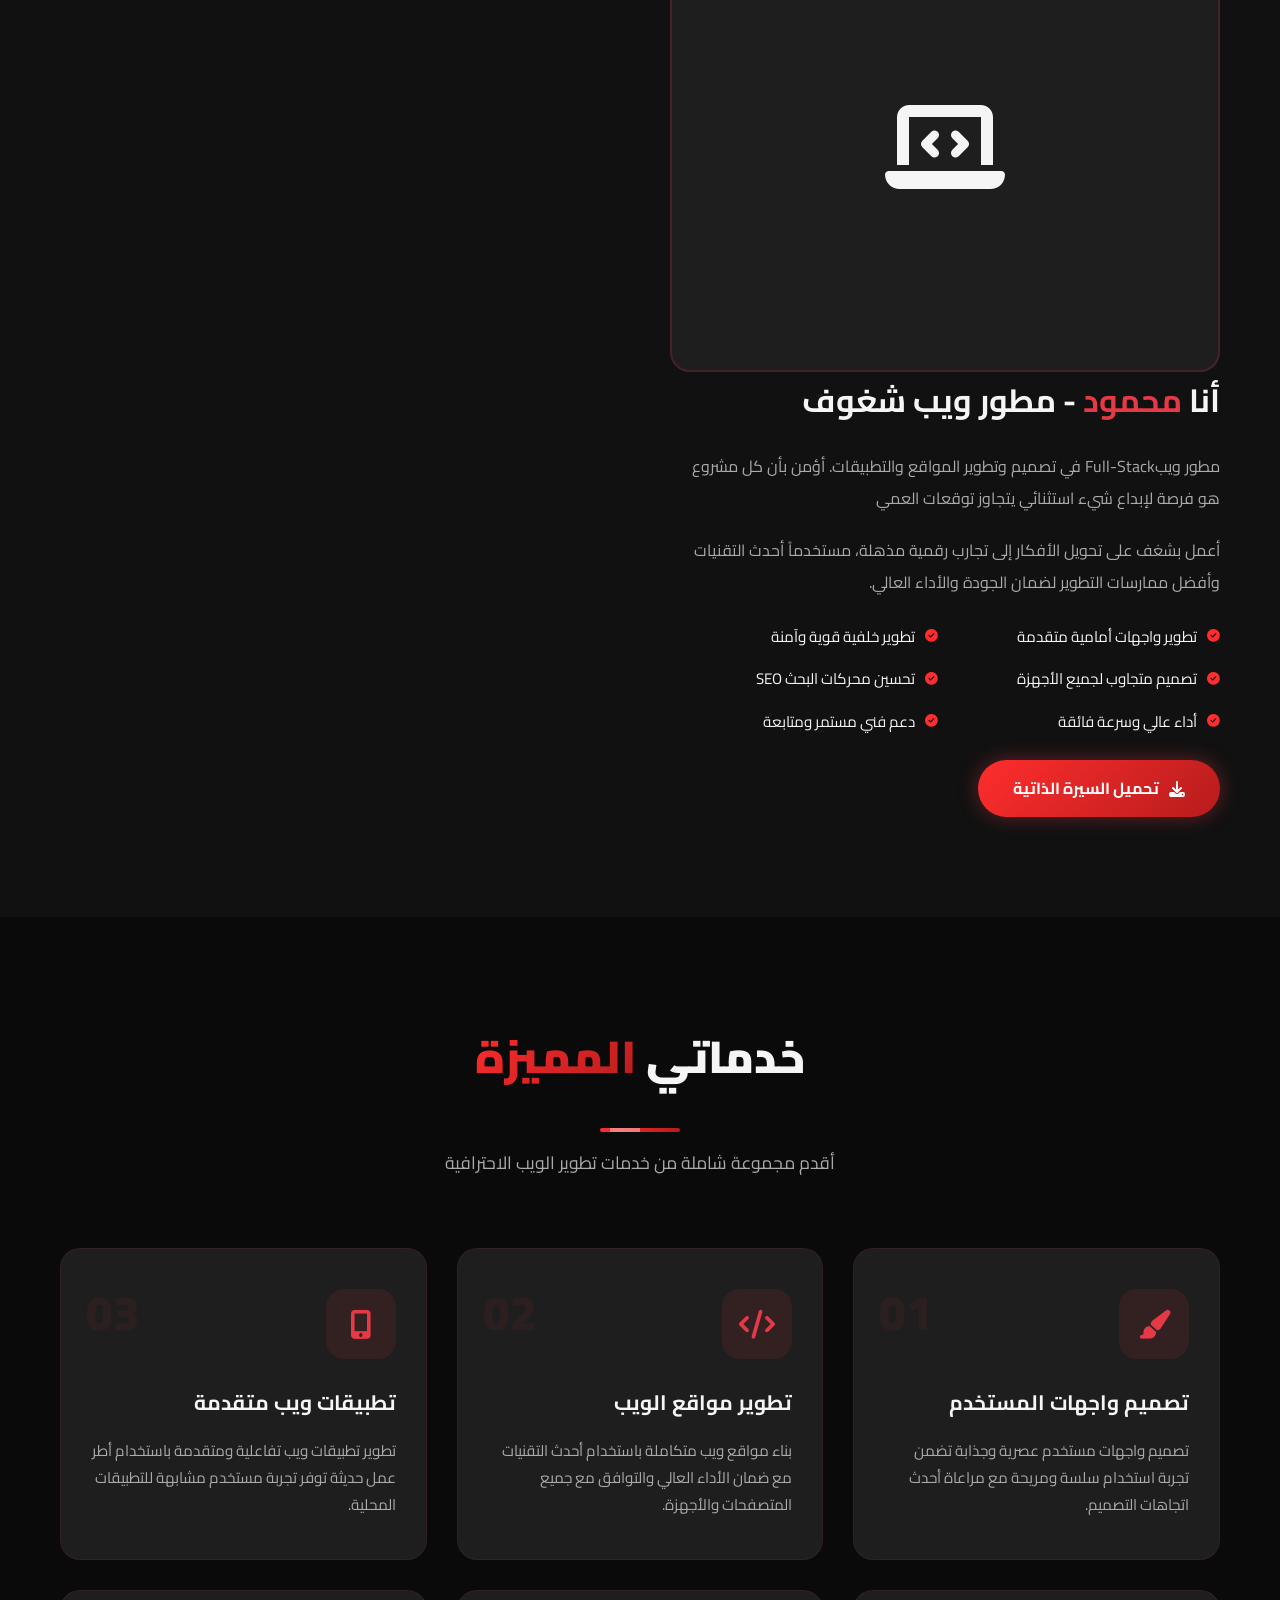
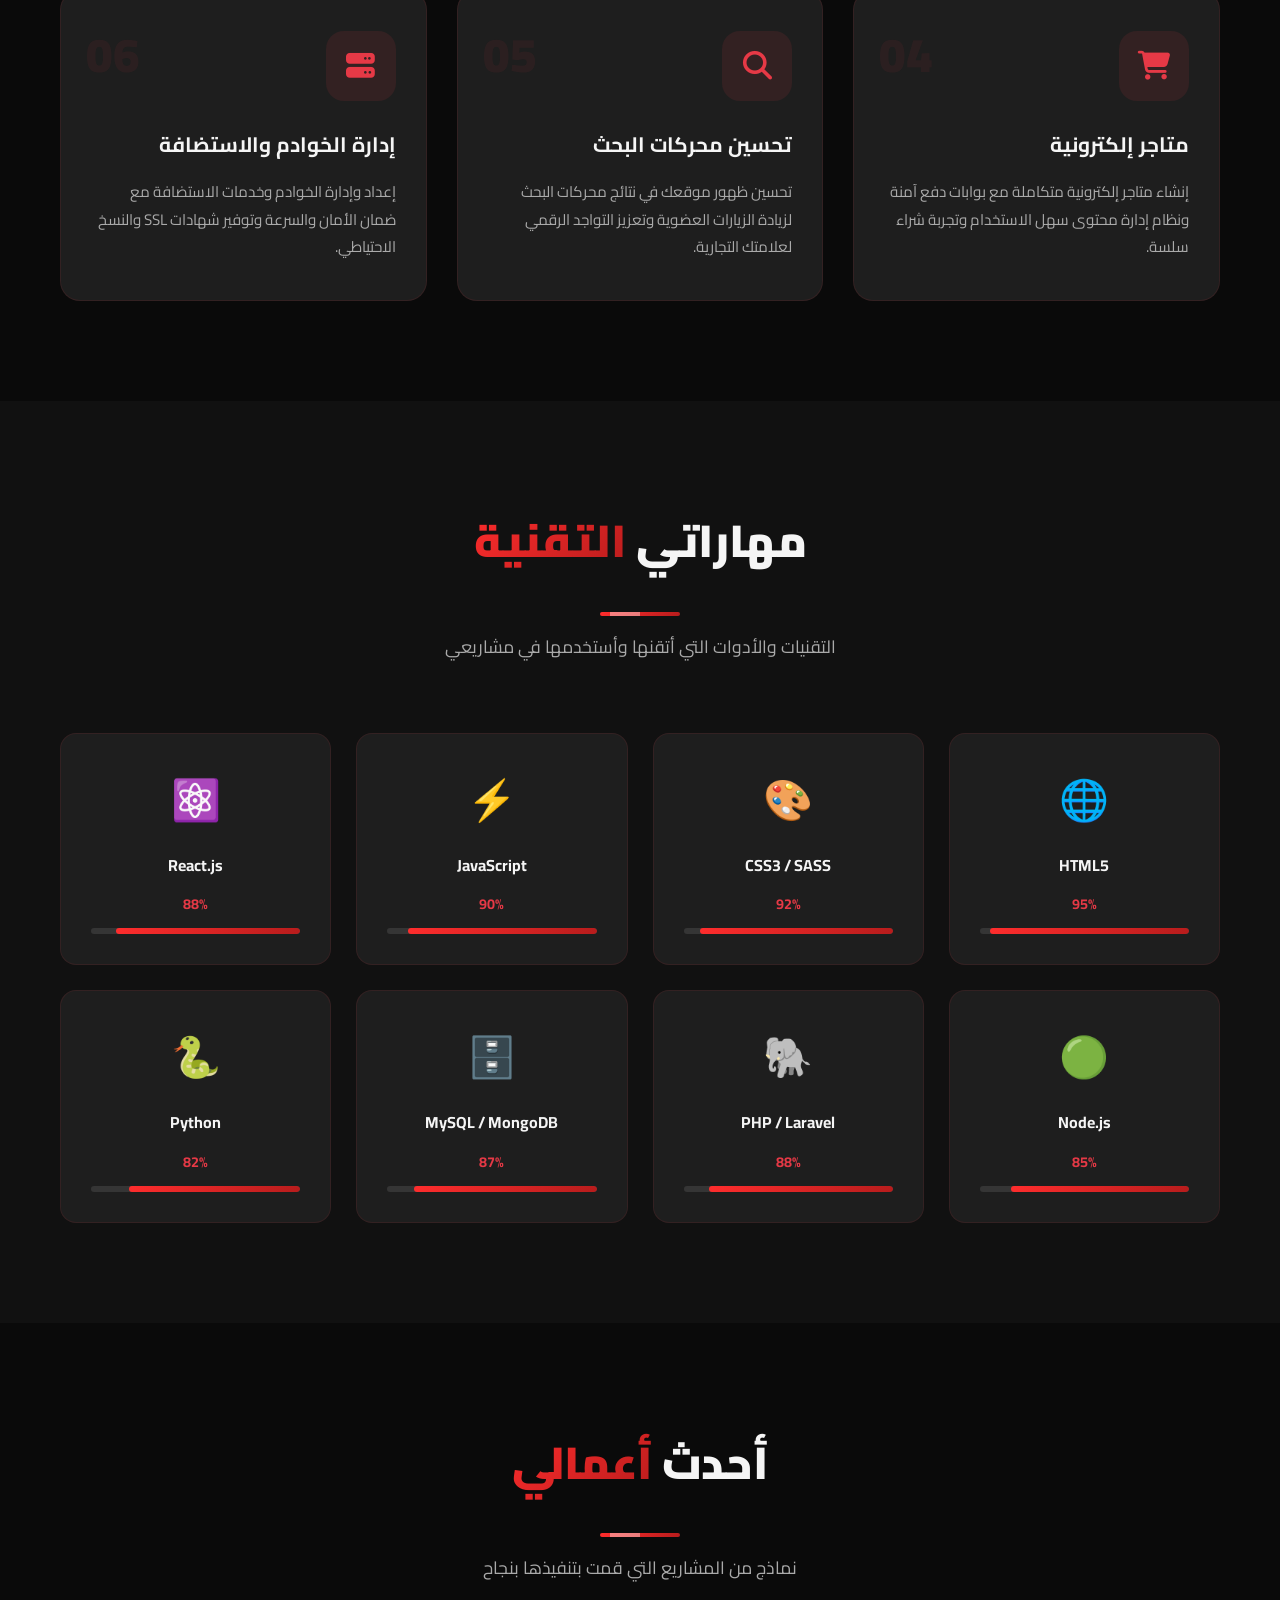
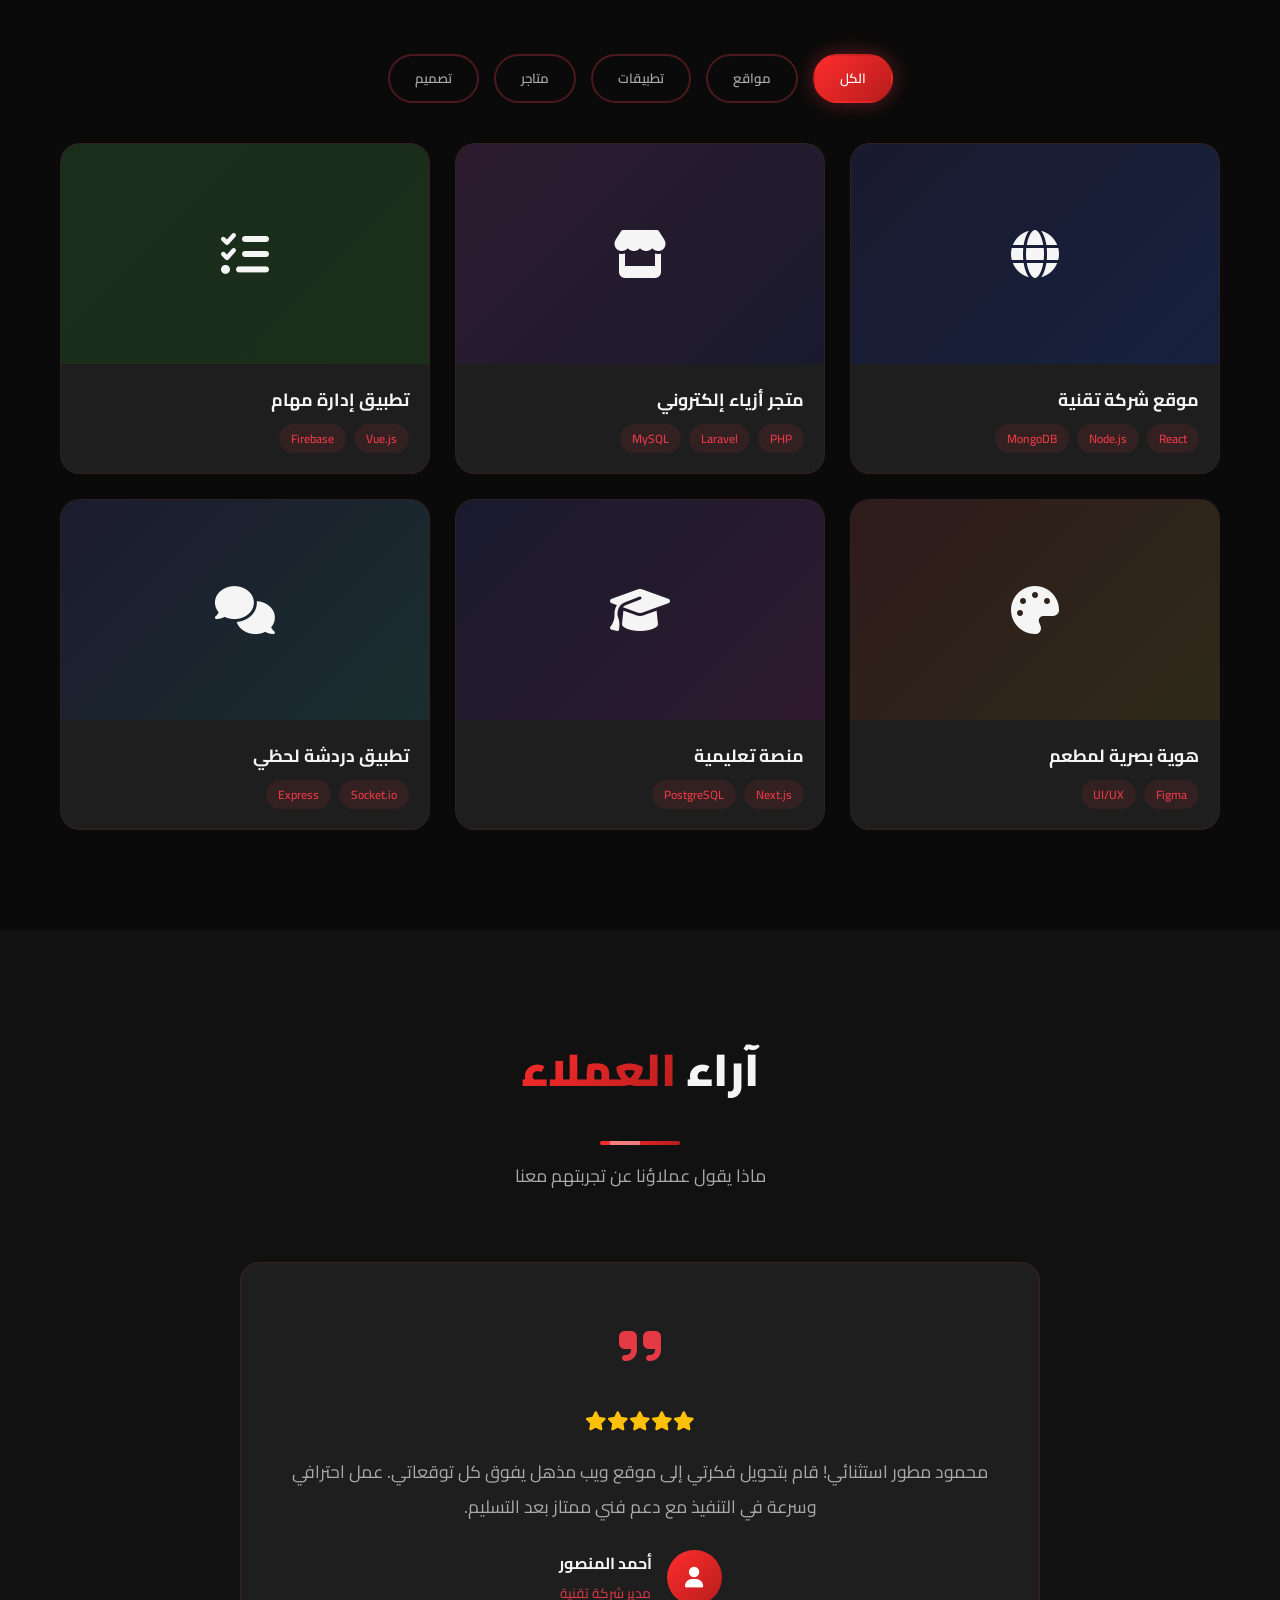
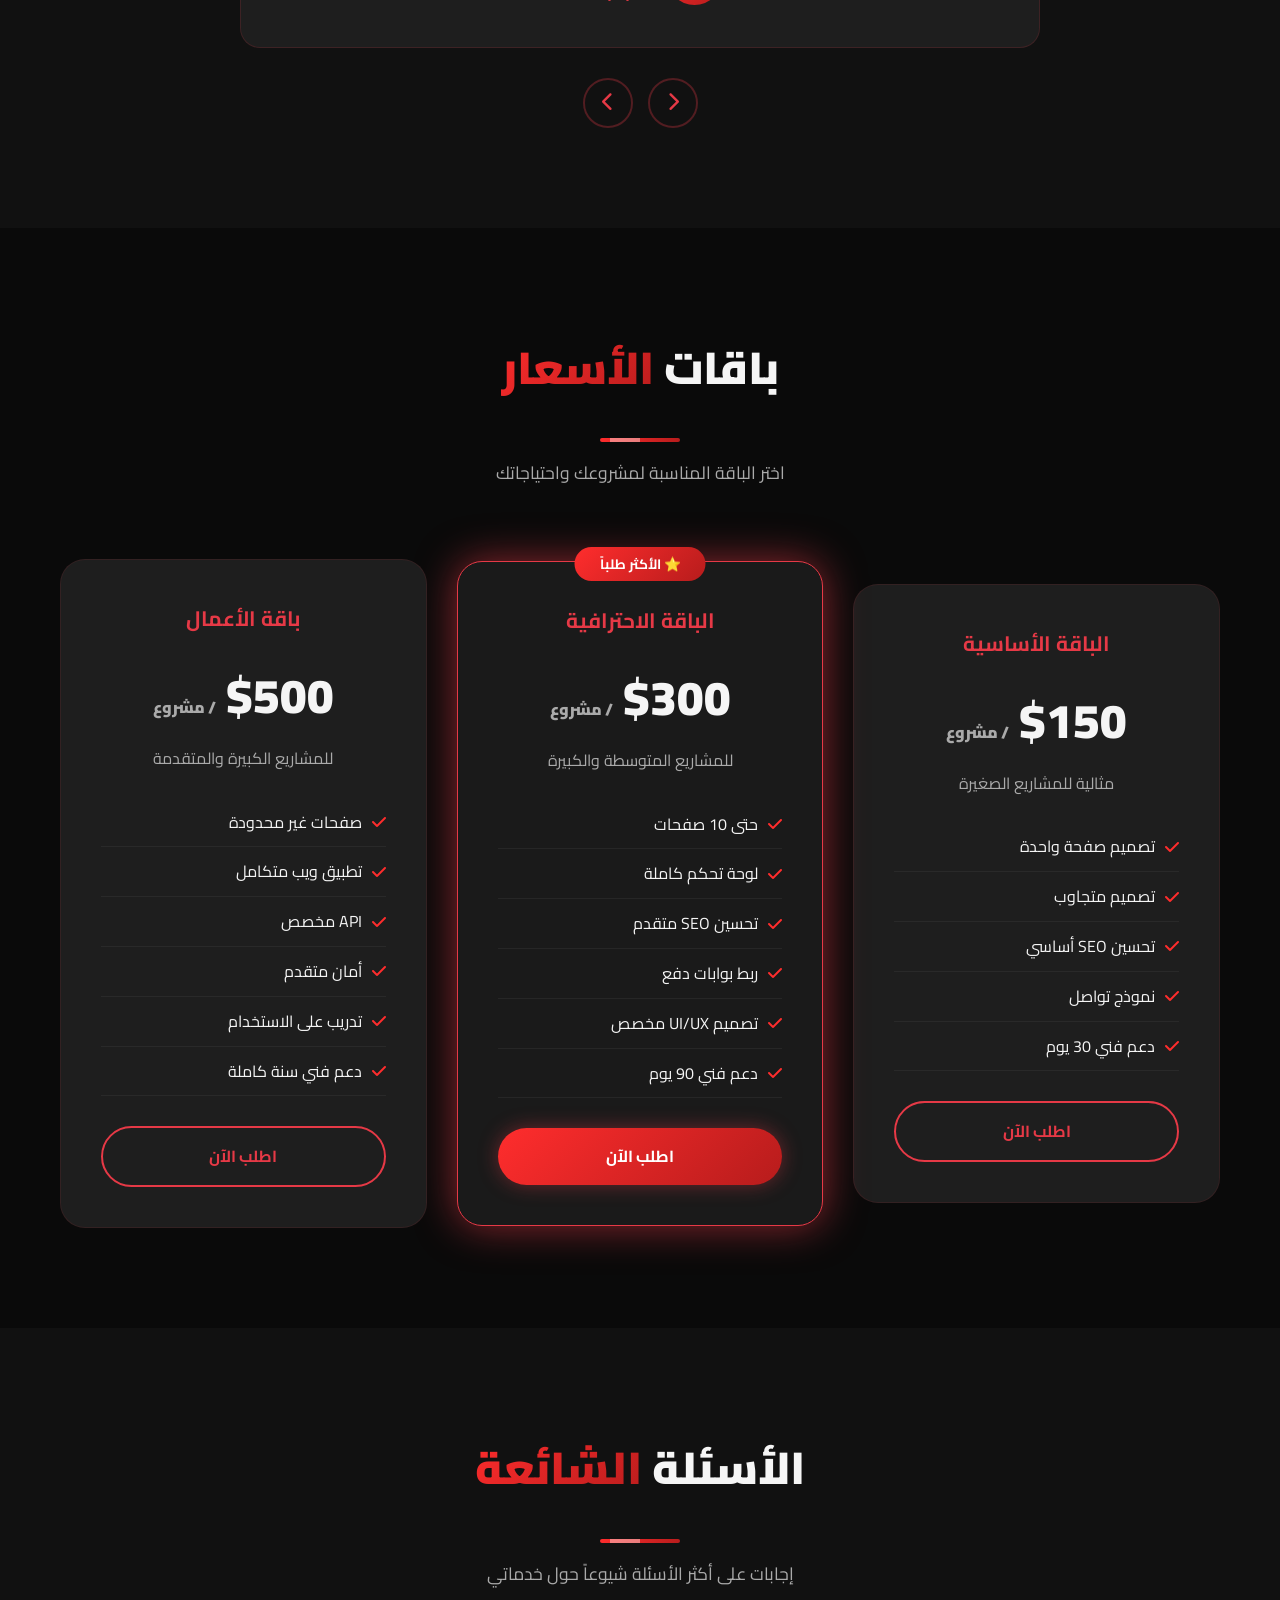
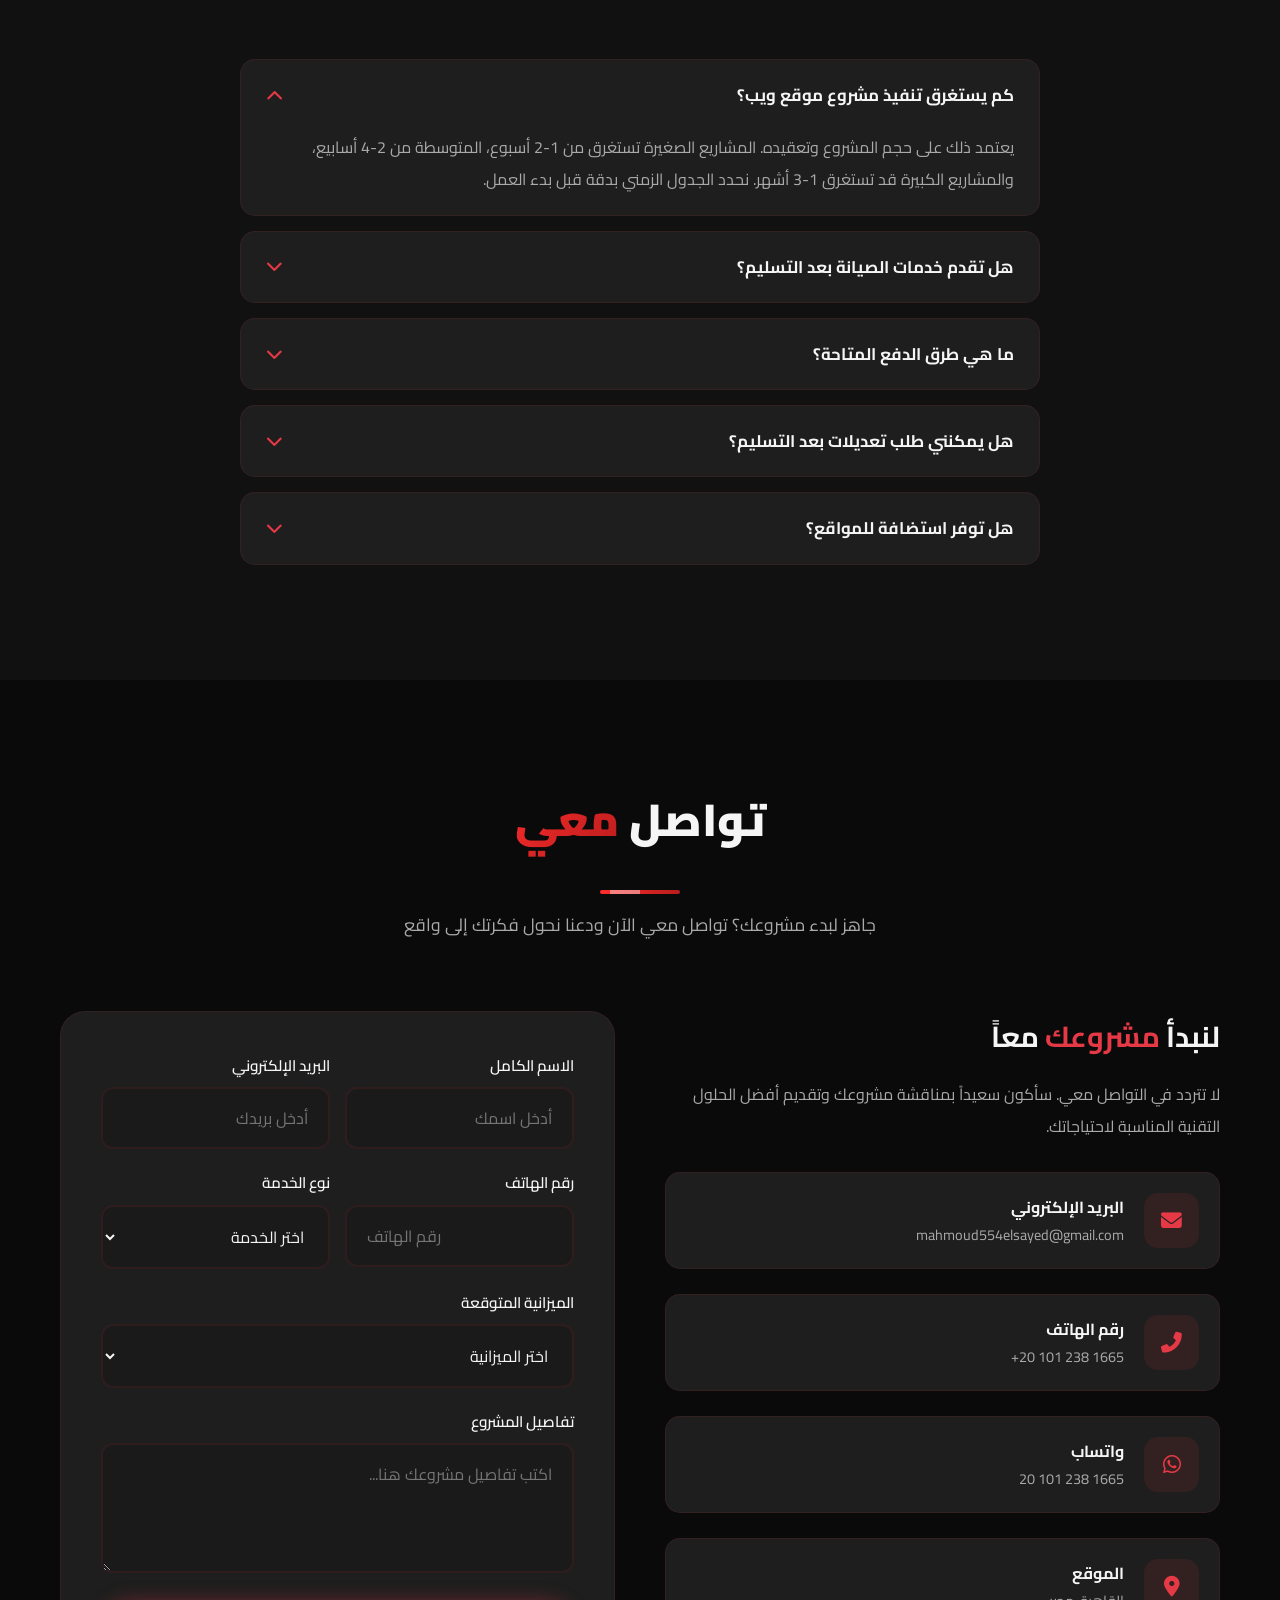
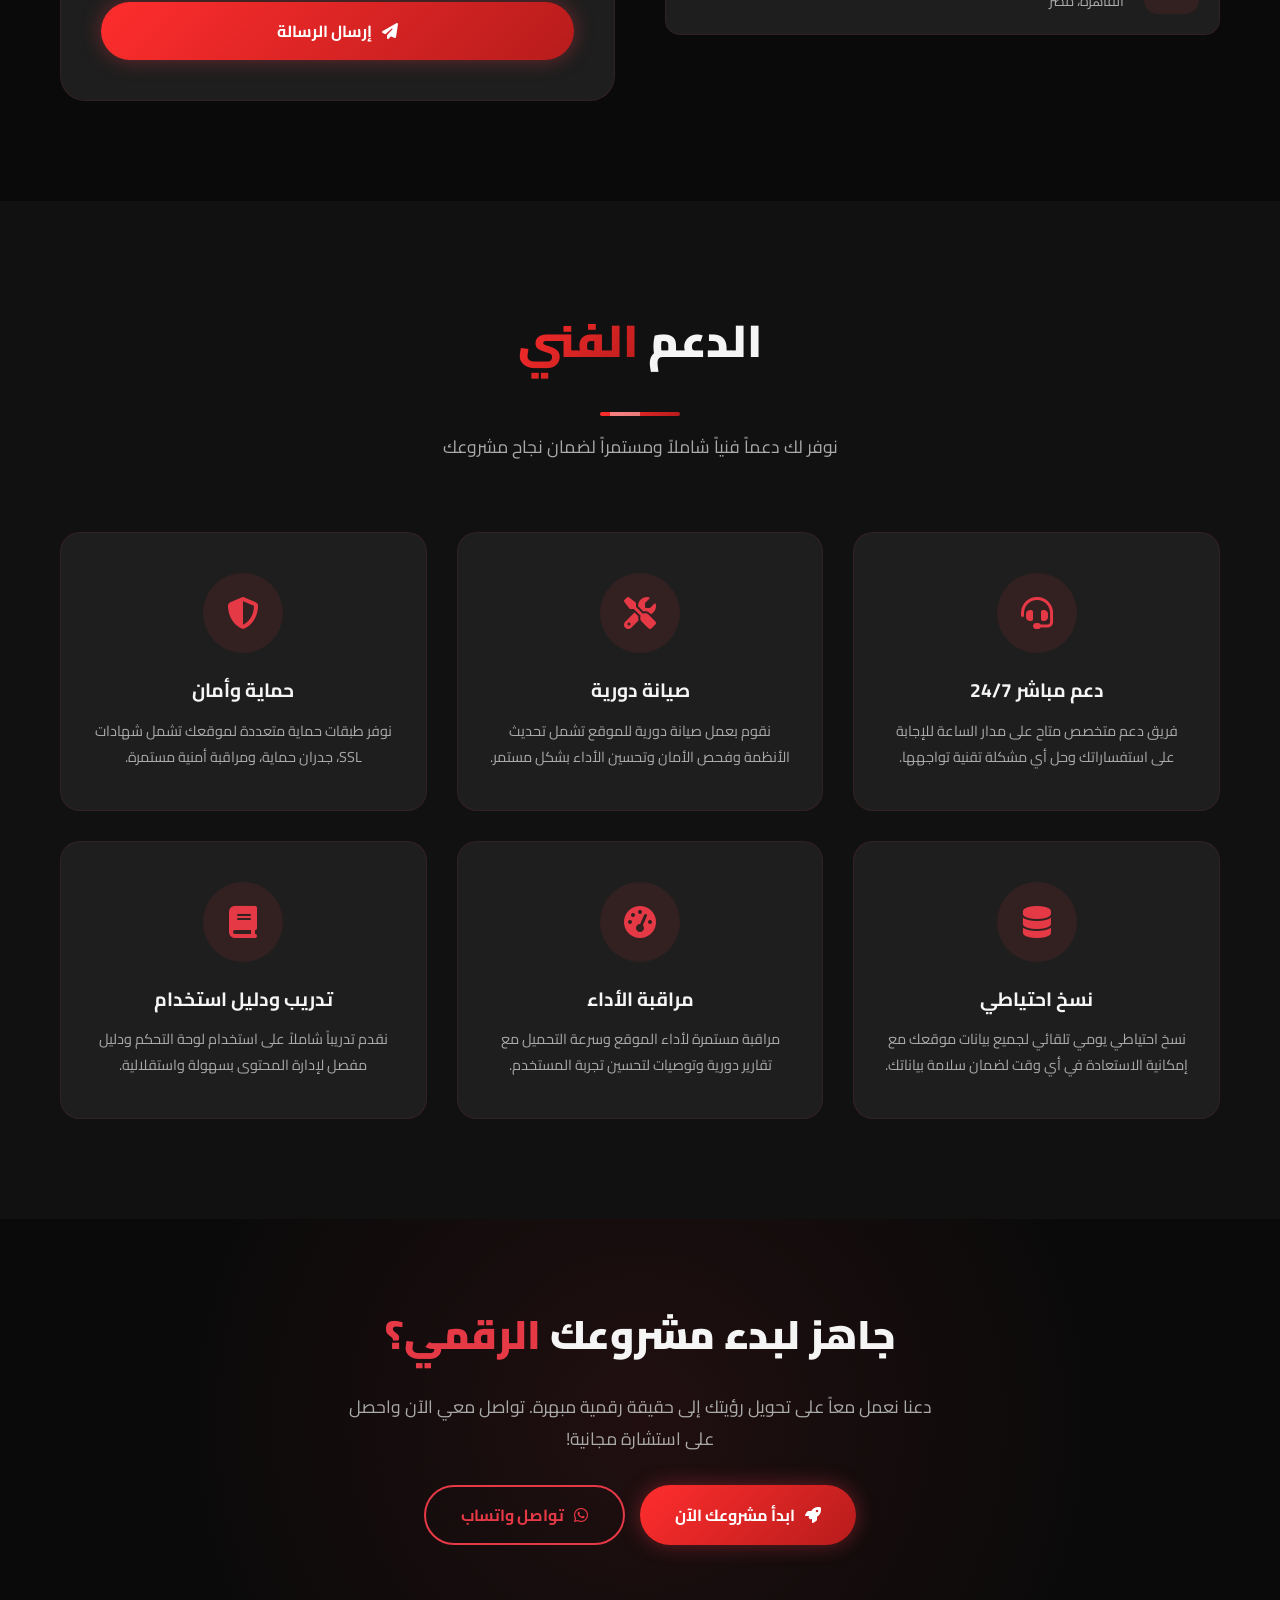
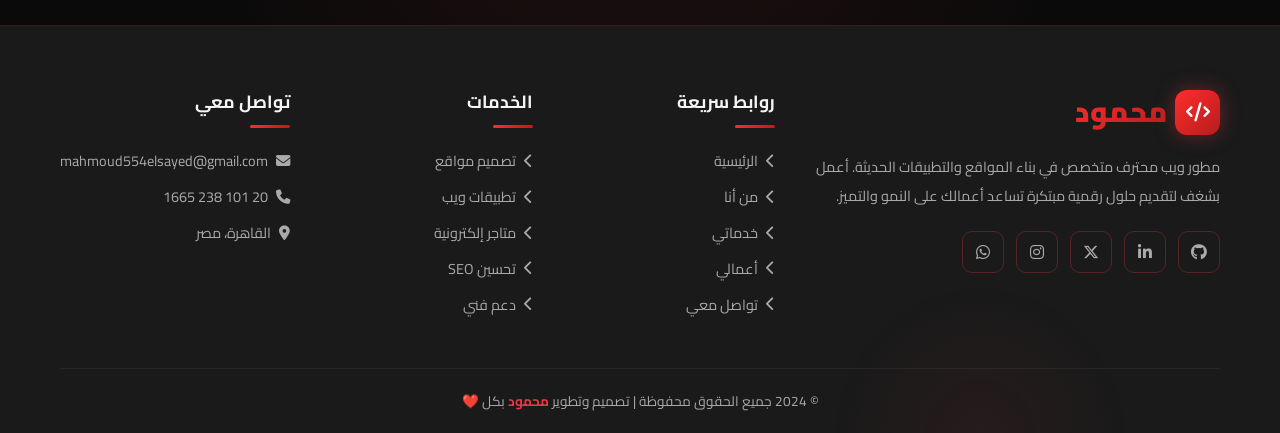
==== commit 821ab360: "Add files via upload" ====
--- a/index.html
+++ b/index.html
@@ -2,1608 +2,15 @@
 <html lang="ar" dir="rtl">
 <head>
     <meta charset="UTF-8">
-    <meta
-        property="og:title"
-        content="gooood"/>
-    <meta
-        prperty="og:descriptin"
-        content="Mahmoud Websit"/>
-    <meta property="og:image" content="images/simon.png"/>
-    <meta property="og:type" content="website"/>
-    <meta name="viewport" content="width=device-width, initial-scale=1.0"/>
-
+    <meta name="viewport" content="width=device-width, initial-scale=1.0">
     <title>محمود | مطور ويب محترف</title>
+    
     <link rel="preconnect" href="https://fonts.googleapis.com">
     <link href="https://fonts.googleapis.com/css2?family=Cairo:wght@300;400;600;700;900&family=Tajawal:wght@300;400;500;700;900&display=swap" rel="stylesheet">
+    
     <link rel="stylesheet" href="https://cdnjs.cloudflare.com/ajax/libs/font-awesome/6.5.0/css/all.min.css">
-
-    <style>
-        /* ===== RESET & BASE ===== */
-        *, *::before, *::after {
-            margin: 0;
-            padding: 0;
-            box-sizing: border-box;
-        }
-
-        :root {
-            --red: #e63946;
-            --fire-red: #ff2d2d;
-            --dark-red: #b71c1c;
-            --crimson: #dc143c;
-            --black: #0a0a0a;
-            --dark: #111111;
-            --darker: #1a1a1a;
-            --card: #1e1e1e;
-            --card-hover: #252525;
-            --text: #f5f5f5;
-            --text-dim: #aaaaaa;
-            --gradient: linear-gradient(135deg, var(--fire-red), var(--dark-red));
-            --gradient2: linear-gradient(135deg, var(--crimson), var(--fire-red));
-            --glow: 0 0 20px rgba(230, 57, 70, 0.4);
-            --glow-strong: 0 0 40px rgba(230, 57, 70, 0.6);
-        }
-
-        html {
-            scroll-behavior: smooth;
-            scrollbar-width: thin;
-            scrollbar-color: var(--red) var(--black);
-        }
-
-        ::-webkit-scrollbar { width: 8px; }
-        ::-webkit-scrollbar-track { background: var(--black); }
-        ::-webkit-scrollbar-thumb { background: var(--red); border-radius: 10px; }
-
-        body {
-            font-family: 'Cairo', 'Tajawal', sans-serif;
-            background: var(--black);
-            color: var(--text);
-            overflow-x: hidden;
-            line-height: 1.8;
-        }
-
-        ::selection {
-            background: var(--red);
-            color: #fff;
-        }
-
-        a { text-decoration: none; color: inherit; }
-        ul { list-style: none; }
-        img { max-width: 100%; display: block; }
-
-        .container {
-            max-width: 1200px;
-            margin: 0 auto;
-            padding: 0 20px;
-        }
-
-        .section {
-            padding: 100px 0;
-            position: relative;
-        }
-
-        .section-header {
-            text-align: center;
-            margin-bottom: 70px;
-        }
-
-        .section-header h2 {
-            font-size: 2.8rem;
-            font-weight: 900;
-            margin-bottom: 15px;
-            position: relative;
-            display: inline-block;
-        }
-
-        .section-header h2 span {
-            background: var(--gradient);
-            -webkit-background-clip: text;
-            -webkit-text-fill-color: transparent;
-            background-clip: text;
-        }
-
-        .section-header p {
-            color: var(--text-dim);
-            font-size: 1.1rem;
-            max-width: 600px;
-            margin: 0 auto;
-        }
-
-        .section-header .line {
-            width: 80px;
-            height: 4px;
-            background: var(--gradient);
-            margin: 15px auto;
-            border-radius: 2px;
-            position: relative;
-            overflow: hidden;
-        }
-
-        .section-header .line::after {
-            content: '';
-            position: absolute;
-            width: 30px;
-            height: 100%;
-            background: rgba(255,255,255,0.4);
-            animation: lineSweep 2s infinite;
-        }
-
-        @keyframes lineSweep {
-            0% { left: -30px; }
-            100% { left: 110px; }
-        }
-
-        .btn {
-            display: inline-flex;
-            align-items: center;
-            gap: 10px;
-            padding: 14px 35px;
-            border: none;
-            border-radius: 50px;
-            font-family: 'Cairo', sans-serif;
-            font-size: 1rem;
-            font-weight: 700;
-            cursor: pointer;
-            transition: all 0.4s ease;
-            position: relative;
-            overflow: hidden;
-            z-index: 1;
-        }
-
-        .btn-primary {
-            background: var(--gradient);
-            color: #fff;
-            box-shadow: var(--glow);
-        }
-
-        .btn-primary:hover {
-            transform: translateY(-3px);
-            box-shadow: var(--glow-strong);
-        }
-
-        .btn-primary::before {
-            content: '';
-            position: absolute;
-            top: 0; left: -100%;
-            width: 100%; height: 100%;
-            background: linear-gradient(90deg, transparent, rgba(255,255,255,0.2), transparent);
-            transition: 0.5s;
-            z-index: -1;
-        }
-
-        .btn-primary:hover::before { left: 100%; }
-
-        .btn-outline {
-            background: transparent;
-            color: var(--red);
-            border: 2px solid var(--red);
-        }
-
-        .btn-outline:hover {
-            background: var(--red);
-            color: #fff;
-            transform: translateY(-3px);
-            box-shadow: var(--glow);
-        }
-
-        /* ===== PARTICLES CANVAS ===== */
-        #particles-canvas {
-            position: fixed;
-            top: 0; left: 0;
-            width: 100%; height: 100%;
-            z-index: 0;
-            pointer-events: none;
-        }
-
-        /* ===== PRELOADER ===== */
-        #preloader {
-            position: fixed;
-            top: 0; left: 0;
-            width: 100%; height: 100%;
-            background: var(--black);
-            display: flex;
-            flex-direction: column;
-            align-items: center;
-            justify-content: center;
-            z-index: 99999;
-            transition: opacity 0.6s, visibility 0.6s;
-        }
-
-        #preloader.hidden {
-            opacity: 0;
-            visibility: hidden;
-        }
-
-        .loader-ring {
-            width: 80px; height: 80px;
-            border: 4px solid transparent;
-            border-top: 4px solid var(--fire-red);
-            border-right: 4px solid var(--fire-red);
-            border-radius: 50%;
-            animation: spin 1s linear infinite;
-            margin-bottom: 20px;
-        }
-
-        .loader-ring::before {
-            content: '';
-            position: absolute;
-            top: 8px; left: 8px; right: 8px; bottom: 8px;
-            border: 4px solid transparent;
-            border-bottom: 4px solid var(--crimson);
-            border-left: 4px solid var(--crimson);
-            border-radius: 50%;
-            animation: spin 0.6s linear reverse infinite;
-        }
-
-        @keyframes spin { to { transform: rotate(360deg); } }
-
-        #preloader p {
-            color: var(--red);
-            font-size: 1.2rem;
-            font-weight: 700;
-            letter-spacing: 3px;
-            animation: pulse 1.5s infinite;
-        }
-
-        @keyframes pulse {
-            0%, 100% { opacity: 1; }
-            50% { opacity: 0.4; }
-        }
-
-        /* ===== NAVBAR ===== */
-        .navbar {
-            position: fixed;
-            top: 0; left: 0;
-            width: 100%;
-            padding: 20px 0;
-            z-index: 9999;
-            transition: all 0.4s ease;
-        }
-
-        .navbar.scrolled {
-            background: rgba(10, 10, 10, 0.95);
-            backdrop-filter: blur(20px);
-            padding: 12px 0;
-            box-shadow: 0 5px 30px rgba(0,0,0,0.5);
-            border-bottom: 1px solid rgba(230, 57, 70, 0.2);
-        }
-
-        .navbar .container {
-            display: flex;
-            align-items: center;
-            justify-content: space-between;
-        }
-
-        .logo {
-            font-size: 1.8rem;
-            font-weight: 900;
-            display: flex;
-            align-items: center;
-            gap: 8px;
-        }
-
-        .logo .icon {
-            width: 45px; height: 45px;
-            background: var(--gradient);
-            border-radius: 12px;
-            display: flex;
-            align-items: center;
-            justify-content: center;
-            font-size: 1.2rem;
-            color: #fff;
-            box-shadow: var(--glow);
-        }
-
-        .logo-text {
-            background: var(--gradient);
-            -webkit-background-clip: text;
-            -webkit-text-fill-color: transparent;
-            background-clip: text;
-        }
-
-        .nav-links {
-            display: flex;
-            gap: 35px;
-            align-items: center;
-        }
-
-        .nav-links a {
-            color: var(--text-dim);
-            font-weight: 600;
-            font-size: 0.95rem;
-            transition: color 0.3s;
-            position: relative;
-        }
-
-        .nav-links a::after {
-            content: '';
-            position: absolute;
-            bottom: -5px;
-            right: 0;
-            width: 0;
-            height: 2px;
-            background: var(--gradient);
-            transition: width 0.3s;
-        }
-
-        .nav-links a:hover,
-        .nav-links a.active {
-            color: var(--red);
-        }
-
-        .nav-links a:hover::after,
-        .nav-links a.active::after {
-            width: 100%;
-        }
-
-        .hamburger {
-            display: none;
-            flex-direction: column;
-            gap: 6px;
-            cursor: pointer;
-            z-index: 10001;
-        }
-
-        .hamburger span {
-            width: 30px; height: 3px;
-            background: var(--text);
-            border-radius: 3px;
-            transition: 0.3s;
-        }
-
-        .hamburger.active span:nth-child(1) { transform: rotate(45deg) translate(6px, 6px); }
-        .hamburger.active span:nth-child(2) { opacity: 0; }
-        .hamburger.active span:nth-child(3) { transform: rotate(-45deg) translate(6px, -6px); }
-
-        /* ===== HERO SECTION ===== */
-        .hero {
-            min-height: 100vh;
-            display: flex;
-            align-items: center;
-            position: relative;
-            overflow: hidden;
-        }
-
-        .hero::before {
-            content: '';
-            position: absolute;
-            top: -50%; right: -30%;
-            width: 800px; height: 800px;
-            background: radial-gradient(circle, rgba(230,57,70,0.15) 0%, transparent 70%);
-            border-radius: 50%;
-            animation: floatBlob 8s ease-in-out infinite;
-        }
-
-        .hero::after {
-            content: '';
-            position: absolute;
-            bottom: -30%; left: -20%;
-            width: 600px; height: 600px;
-            background: radial-gradient(circle, rgba(220,20,60,0.1) 0%, transparent 70%);
-            border-radius: 50%;
-            animation: floatBlob 10s ease-in-out infinite reverse;
-        }
-
-        @keyframes floatBlob {
-            0%, 100% { transform: translate(0, 0) scale(1); }
-            33% { transform: translate(30px, -30px) scale(1.05); }
-            66% { transform: translate(-20px, 20px) scale(0.95); }
-        }
-
-        .hero .container {
-            display: flex;
-            align-items: center;
-            justify-content: space-between;
-            gap: 60px;
-            position: relative;
-            z-index: 2;
-        }
-
-        .hero-content { flex: 1; }
-
-        .hero-badge {
-            display: inline-flex;
-            align-items: center;
-            gap: 10px;
-            background: rgba(230,57,70,0.1);
-            border: 1px solid rgba(230,57,70,0.3);
-            padding: 8px 20px;
-            border-radius: 50px;
-            font-size: 0.9rem;
-            color: var(--red);
-            margin-bottom: 25px;
-            animation: fadeInUp 0.8s ease;
-        }
-
-        .hero-badge .dot {
-            width: 8px; height: 8px;
-            background: var(--fire-red);
-            border-radius: 50%;
-            animation: blink 1.5s infinite;
-        }
-
-        @keyframes blink {
-            0%, 100% { opacity: 1; }
-            50% { opacity: 0.3; }
-        }
-
-        .hero h1 {
-            font-size: 3.5rem;
-            font-weight: 900;
-            line-height: 1.3;
-            margin-bottom: 10px;
-            animation: fadeInUp 1s ease;
-        }
-
-        .hero h1 .name {
-            background: var(--gradient);
-            -webkit-background-clip: text;
-            -webkit-text-fill-color: transparent;
-            background-clip: text;
-            position: relative;
-        }
-
-        .hero .typewriter {
-            font-size: 1.6rem;
-            font-weight: 600;
-            color: var(--text-dim);
-            margin-bottom: 25px;
-            min-height: 50px;
-            animation: fadeInUp 1.2s ease;
-        }
-
-        .typewriter .typed-text {
-            color: var(--fire-red);
-            border-left: 3px solid var(--red);
-            padding-left: 10px;
-        }
-
-        .hero p {
-            font-size: 1.1rem;
-            color: var(--text-dim);
-            margin-bottom: 35px;
-            max-width: 550px;
-            line-height: 2;
-            animation: fadeInUp 1.4s ease;
-        }
-
-        .hero-buttons {
-            display: flex;
-            gap: 15px;
-            flex-wrap: wrap;
-            animation: fadeInUp 1.6s ease;
-        }
-
-        .hero-socials {
-            display: flex;
-            gap: 15px;
-            margin-top: 40px;
-            animation: fadeInUp 1.8s ease;
-        }
-
-        .hero-socials a {
-            width: 50px; height: 50px;
-            border: 2px solid rgba(230,57,70,0.3);
-            border-radius: 12px;
-            display: flex;
-            align-items: center;
-            justify-content: center;
-            font-size: 1.2rem;
-            color: var(--text-dim);
-            transition: all 0.3s;
-        }
-
-        .hero-socials a:hover {
-            background: var(--gradient);
-            border-color: transparent;
-            color: #fff;
-            transform: translateY(-5px);
-            box-shadow: var(--glow);
-        }
-
-        .hero-image {
-            flex: 0 0 400px;
-            position: relative;
-            animation: fadeInRight 1.2s ease;
-        }
-
-        .hero-image .img-wrapper {
-            width: 350px; height: 350px;
-            border-radius: 30px;
-            overflow: hidden;
-            border: 3px solid rgba(230,57,70,0.3);
-            position: relative;
-            background: var(--gradient);
-            display: flex;
-            align-items: center;
-            justify-content: center;
-            font-size: 8rem;
-            color: #fff;
-            box-shadow: var(--glow-strong);
-        }
-
-        .hero-image .floating-card {
-            position: absolute;
-            background: var(--card);
-            border: 1px solid rgba(230,57,70,0.2);
-            border-radius: 15px;
-            padding: 12px 20px;
-            display: flex;
-            align-items: center;
-            gap: 10px;
-            backdrop-filter: blur(10px);
-            animation: float 3s ease-in-out infinite;
-        }
-
-        .hero-image .floating-card:nth-child(2) {
-            top: -20px; right: -40px;
-            animation-delay: 0.5s;
-        }
-
-        .hero-image .floating-card:nth-child(3) {
-            bottom: 30px; left: -60px;
-            animation-delay: 1s;
-        }
-
-        .hero-image .floating-card:nth-child(4) {
-            bottom: -20px; right: -30px;
-            animation-delay: 1.5s;
-        }
-
-        .floating-card .fc-icon {
-            width: 40px; height: 40px;
-            border-radius: 10px;
-            background: var(--gradient);
-            display: flex;
-            align-items: center;
-            justify-content: center;
-            color: #fff;
-        }
-
-        .floating-card .fc-text small {
-            color: var(--text-dim);
-            font-size: 0.75rem;
-        }
-
-        .floating-card .fc-text strong {
-            display: block;
-            font-size: 0.9rem;
-        }
-
-        @keyframes float {
-            0%, 100% { transform: translateY(0); }
-            50% { transform: translateY(-10px); }
-        }
-
-        @keyframes fadeInUp {
-            from { opacity: 0; transform: translateY(30px); }
-            to { opacity: 1; transform: translateY(0); }
-        }
-
-        @keyframes fadeInRight {
-            from { opacity: 0; transform: translateX(50px); }
-            to { opacity: 1; transform: translateX(0); }
-        }
-
-        /* ===== STATS BAR ===== */
-        .stats-bar {
-            background: var(--darker);
-            border-top: 1px solid rgba(230,57,70,0.15);
-            border-bottom: 1px solid rgba(230,57,70,0.15);
-            padding: 50px 0;
-            position: relative;
-            z-index: 2;
-        }
-
-        .stats-grid {
-            display: grid;
-            grid-template-columns: repeat(4, 1fr);
-            gap: 30px;
-            text-align: center;
-        }
-
-        .stat-item {
-            padding: 20px;
-        }
-
-        .stat-item .stat-number {
-            font-size: 3rem;
-            font-weight: 900;
-            background: var(--gradient);
-            -webkit-background-clip: text;
-            -webkit-text-fill-color: transparent;
-            background-clip: text;
-            display: block;
-        }
-
-        .stat-item .stat-label {
-            color: var(--text-dim);
-            font-size: 1rem;
-            margin-top: 5px;
-        }
-
-        .stat-item .stat-icon {
-            font-size: 1.5rem;
-            color: var(--red);
-            margin-bottom: 10px;
-        }
-
-        /* ===== ABOUT SECTION ===== */
-        .about { background: var(--dark); }
-
-        .about-grid {
-            display: grid;
-            grid-template-columns: 1fr 1fr;
-            gap: 60px;
-            align-items: center;
-        }
-
-        .about-image {
-            position: relative;
-        }
-
-        .about-image .main-img {
-            width: 100%;
-            border-radius: 20px;
-            background: var(--card);
-            height: 450px;
-            display: flex;
-            align-items: center;
-            justify-content: center;
-            font-size: 6rem;
-            border: 2px solid rgba(230,57,70,0.2);
-        }
-
-        .about-image .exp-badge {
-            position: absolute;
-            bottom: -20px;
-            left: -20px;
-            width: 120px; height: 120px;
-            background: var(--gradient);
-            border-radius: 20px;
-            display: flex;
-            flex-direction: column;
-            align-items: center;
-            justify-content: center;
-            box-shadow: var(--glow-strong);
-        }
-
-        .exp-badge .number {
-            font-size: 2.5rem;
-            font-weight: 900;
-            color: #fff;
-            line-height: 1;
-        }
-
-        .exp-badge .label {
-            color: rgba(255,255,255,0.8);
-            font-size: 0.75rem;
-        }
-
-        .about-content h3 {
-            font-size: 2rem;
-            margin-bottom: 20px;
-        }
-
-        .about-content h3 span {
-            color: var(--red);
-        }
-
-        .about-content p {
-            color: var(--text-dim);
-            margin-bottom: 20px;
-            line-height: 2;
-        }
-
-        .about-list {
-            display: grid;
-            grid-template-columns: 1fr 1fr;
-            gap: 15px;
-            margin: 25px 0;
-        }
-
-        .about-list li {
-            display: flex;
-            align-items: center;
-            gap: 10px;
-            font-size: 0.95rem;
-        }
-
-        .about-list li i {
-            color: var(--fire-red);
-            font-size: 0.8rem;
-        }
-
-        /* ===== SERVICES SECTION ===== */
-        .services { background: var(--black); }
-
-        .services-grid {
-            display: grid;
-            grid-template-columns: repeat(3, 1fr);
-            gap: 30px;
-        }
-
-        .service-card {
-            background: var(--card);
-            border: 1px solid rgba(230,57,70,0.1);
-            border-radius: 20px;
-            padding: 40px 30px;
-            transition: all 0.4s ease;
-            position: relative;
-            overflow: hidden;
-        }
-
-        .service-card::before {
-            content: '';
-            position: absolute;
-            top: 0; left: 0;
-            width: 100%; height: 3px;
-            background: var(--gradient);
-            transform: scaleX(0);
-            transition: transform 0.4s;
-        }
-
-        .service-card:hover::before { transform: scaleX(1); }
-
-        .service-card:hover {
-            transform: translateY(-10px);
-            border-color: rgba(230,57,70,0.3);
-            box-shadow: 0 20px 60px rgba(0,0,0,0.3);
-        }
-
-        .service-card .s-icon {
-            width: 70px; height: 70px;
-            background: rgba(230,57,70,0.1);
-            border-radius: 18px;
-            display: flex;
-            align-items: center;
-            justify-content: center;
-            font-size: 1.8rem;
-            color: var(--red);
-            margin-bottom: 25px;
-            transition: all 0.3s;
-        }
-
-        .service-card:hover .s-icon {
-            background: var(--gradient);
-            color: #fff;
-            box-shadow: var(--glow);
-        }
-
-        .service-card h3 {
-            font-size: 1.3rem;
-            margin-bottom: 15px;
-        }
-
-        .service-card p {
-            color: var(--text-dim);
-            font-size: 0.95rem;
-            line-height: 1.8;
-        }
-
-        .service-card .s-number {
-            position: absolute;
-            top: 20px;
-            left: 25px;
-            font-size: 3rem;
-            font-weight: 900;
-            color: rgba(230,57,70,0.07);
-        }
-
-        /* ===== SKILLS SECTION ===== */
-        .skills { background: var(--dark); }
-
-        .skills-grid {
-            display: grid;
-            grid-template-columns: repeat(4, 1fr);
-            gap: 25px;
-        }
-
-        .skill-card {
-            background: var(--card);
-            border: 1px solid rgba(230,57,70,0.1);
-            border-radius: 16px;
-            padding: 30px;
-            text-align: center;
-            transition: all 0.4s;
-            position: relative;
-            overflow: hidden;
-        }
-
-        .skill-card:hover {
-            transform: translateY(-8px) scale(1.02);
-            border-color: rgba(230,57,70,0.4);
-            box-shadow: var(--glow);
-        }
-
-        .skill-card .skill-icon {
-            font-size: 2.5rem;
-            margin-bottom: 15px;
-            display: block;
-        }
-
-        .skill-card h4 {
-            font-size: 1rem;
-            margin-bottom: 10px;
-        }
-
-        .skill-bar {
-            width: 100%;
-            height: 6px;
-            background: rgba(255,255,255,0.1);
-            border-radius: 3px;
-            overflow: hidden;
-            margin-top: 10px;
-        }
-
-        .skill-bar .fill {
-            height: 100%;
-            background: var(--gradient);
-            border-radius: 3px;
-            width: 0;
-            transition: width 1.5s ease;
-        }
-
-        .skill-percent {
-            color: var(--red);
-            font-weight: 700;
-            font-size: 0.9rem;
-        }
-
-        /* ===== PORTFOLIO SECTION ===== */
-        .portfolio { background: var(--black); }
-
-        .portfolio-filters {
-            display: flex;
-            justify-content: center;
-            gap: 15px;
-            margin-bottom: 40px;
-            flex-wrap: wrap;
-        }
-
-        .filter-btn {
-            padding: 10px 25px;
-            border: 2px solid rgba(230,57,70,0.3);
-            background: transparent;
-            color: var(--text-dim);
-            border-radius: 50px;
-            font-family: 'Cairo', sans-serif;
-            font-weight: 600;
-            cursor: pointer;
-            transition: all 0.3s;
-        }
-
-        .filter-btn.active,
-        .filter-btn:hover {
-            background: var(--gradient);
-            border-color: transparent;
-            color: #fff;
-            box-shadow: var(--glow);
-        }
-
-        .portfolio-grid {
-            display: grid;
-            grid-template-columns: repeat(3, 1fr);
-            gap: 25px;
-        }
-
-        .portfolio-item {
-            border-radius: 20px;
-            overflow: hidden;
-            position: relative;
-            background: var(--card);
-            border: 1px solid rgba(230,57,70,0.1);
-            transition: all 0.4s;
-            cursor: pointer;
-        }
-
-        .portfolio-item:hover {
-            transform: translateY(-8px);
-            box-shadow: 0 20px 60px rgba(0,0,0,0.4);
-        }
-
-        .portfolio-item .p-image {
-            height: 220px;
-            background: var(--darker);
-            display: flex;
-            align-items: center;
-            justify-content: center;
-            font-size: 3rem;
-            position: relative;
-            overflow: hidden;
-        }
-
-        .portfolio-item .p-overlay {
-            position: absolute;
-            top: 0; left: 0;
-            width: 100%; height: 100%;
-            background: rgba(230,57,70,0.85);
-            display: flex;
-            align-items: center;
-            justify-content: center;
-            gap: 15px;
-            opacity: 0;
-            transition: 0.4s;
-        }
-
-        .portfolio-item:hover .p-overlay { opacity: 1; }
-
-        .p-overlay a {
-            width: 50px; height: 50px;
-            background: #fff;
-            border-radius: 50%;
-            display: flex;
-            align-items: center;
-            justify-content: center;
-            color: var(--red);
-            font-size: 1.2rem;
-            transition: 0.3s;
-            transform: translateY(20px);
-        }
-
-        .portfolio-item:hover .p-overlay a {
-            transform: translateY(0);
-        }
-
-        .portfolio-item .p-info {
-            padding: 20px;
-        }
-
-        .portfolio-item .p-info h3 {
-            font-size: 1.1rem;
-            margin-bottom: 8px;
-        }
-
-        .portfolio-item .p-info .p-tags {
-            display: flex;
-            gap: 8px;
-            flex-wrap: wrap;
-        }
-
-        .p-tags span {
-            background: rgba(230,57,70,0.1);
-            color: var(--red);
-            padding: 4px 12px;
-            border-radius: 20px;
-            font-size: 0.75rem;
-            font-weight: 600;
-        }
-
-        /* ===== TESTIMONIALS ===== */
-        .testimonials { background: var(--dark); }
-
-        .testimonials-slider {
-            max-width: 800px;
-            margin: 0 auto;
-            position: relative;
-            overflow: hidden;
-        }
-
-        .testimonial-card {
-            background: var(--card);
-            border: 1px solid rgba(230,57,70,0.15);
-            border-radius: 20px;
-            padding: 40px;
-            text-align: center;
-            display: none;
-        }
-
-        .testimonial-card.active { display: block; animation: fadeIn 0.6s; }
-
-        @keyframes fadeIn {
-            from { opacity: 0; transform: scale(0.95); }
-            to { opacity: 1; transform: scale(1); }
-        }
-
-        .testimonial-card .t-quote {
-            font-size: 3rem;
-            color: var(--red);
-            margin-bottom: 15px;
-        }
-
-        .testimonial-card p {
-            color: var(--text-dim);
-            font-size: 1.1rem;
-            line-height: 2;
-            margin-bottom: 25px;
-        }
-
-        .testimonial-card .t-author {
-            display: flex;
-            align-items: center;
-            justify-content: center;
-            gap: 15px;
-        }
-
-        .t-author .t-avatar {
-            width: 55px; height: 55px;
-            border-radius: 50%;
-            background: var(--gradient);
-            display: flex;
-            align-items: center;
-            justify-content: center;
-            font-size: 1.3rem;
-            color: #fff;
-        }
-
-        .t-author .t-name strong { display: block; }
-        .t-author .t-name span { color: var(--red); font-size: 0.85rem; }
-
-        .t-stars {
-            color: #ffc107;
-            margin-bottom: 15px;
-            font-size: 1.2rem;
-        }
-
-        .slider-controls {
-            display: flex;
-            justify-content: center;
-            gap: 15px;
-            margin-top: 30px;
-        }
-
-        .slider-btn {
-            width: 50px; height: 50px;
-            border-radius: 50%;
-            border: 2px solid rgba(230,57,70,0.3);
-            background: transparent;
-            color: var(--red);
-            font-size: 1.2rem;
-            cursor: pointer;
-            transition: 0.3s;
-        }
-
-        .slider-btn:hover {
-            background: var(--gradient);
-            color: #fff;
-            border-color: transparent;
-        }
-
-        /* ===== PRICING ===== */
-        .pricing { background: var(--black); }
-
-        .pricing-grid {
-            display: grid;
-            grid-template-columns: repeat(3, 1fr);
-            gap: 30px;
-            align-items: center;
-        }
-
-        .pricing-card {
-            background: var(--card);
-            border: 1px solid rgba(230,57,70,0.1);
-            border-radius: 25px;
-            padding: 40px;
-            text-align: center;
-            transition: all 0.4s;
-            position: relative;
-        }
-
-        .pricing-card.featured {
-            background: var(--darker);
-            border-color: var(--red);
-            transform: scale(1.05);
-            box-shadow: var(--glow-strong);
-        }
-
-        .pricing-card.featured .popular-badge {
-            position: absolute;
-            top: -15px;
-            left: 50%;
-            transform: translateX(-50%);
-            background: var(--gradient);
-            color: #fff;
-            padding: 5px 25px;
-            border-radius: 20px;
-            font-size: 0.85rem;
-            font-weight: 700;
-        }
-
-        .pricing-card:hover {
-            transform: translateY(-5px);
-            border-color: rgba(230,57,70,0.3);
-        }
-
-        .pricing-card.featured:hover { transform: scale(1.07); }
-
-        .pricing-card .plan-name {
-            font-size: 1.3rem;
-            font-weight: 700;
-            margin-bottom: 15px;
-            color: var(--red);
-        }
-
-        .pricing-card .price {
-            font-size: 3rem;
-            font-weight: 900;
-            margin-bottom: 5px;
-        }
-
-        .pricing-card .price span { font-size: 1rem; color: var(--text-dim); }
-
-        .pricing-card .plan-desc {
-            color: var(--text-dim);
-            margin-bottom: 25px;
-        }
-
-        .pricing-card ul {
-            text-align: right;
-            margin-bottom: 30px;
-        }
-
-        .pricing-card ul li {
-            padding: 10px 0;
-            border-bottom: 1px solid rgba(255,255,255,0.05);
-            display: flex;
-            align-items: center;
-            gap: 10px;
-        }
-
-        .pricing-card ul li i {
-            color: var(--fire-red);
-        }
-
-        /* ===== FAQ SECTION ===== */
-        .faq { background: var(--dark); }
-
-        .faq-list {
-            max-width: 800px;
-            margin: 0 auto;
-        }
-
-        .faq-item {
-            background: var(--card);
-            border: 1px solid rgba(230,57,70,0.1);
-            border-radius: 15px;
-            margin-bottom: 15px;
-            overflow: hidden;
-            transition: all 0.3s;
-        }
-
-        .faq-item:hover { border-color: rgba(230,57,70,0.3); }
-
-        .faq-question {
-            padding: 20px 25px;
-            display: flex;
-            align-items: center;
-            justify-content: space-between;
-            cursor: pointer;
-            font-weight: 700;
-            font-size: 1.05rem;
-        }
-
-        .faq-question i {
-            color: var(--red);
-            transition: transform 0.3s;
-        }
-
-        .faq-item.active .faq-question i {
-            transform: rotate(180deg);
-        }
-
-        .faq-answer {
-            max-height: 0;
-            overflow: hidden;
-            transition: max-height 0.4s ease;
-        }
-
-        .faq-answer p {
-            padding: 0 25px 20px;
-            color: var(--text-dim);
-            line-height: 2;
-        }
-
-        .faq-item.active .faq-answer {
-            max-height: 300px;
-        }
-
-        /* ===== CONTACT SECTION ===== */
-        .contact { background: var(--black); }
-
-        .contact-grid {
-            display: grid;
-            grid-template-columns: 1fr 1fr;
-            gap: 50px;
-        }
-
-        .contact-info h3 {
-            font-size: 1.8rem;
-            margin-bottom: 15px;
-        }
-
-        .contact-info h3 span { color: var(--red); }
-
-        .contact-info > p {
-            color: var(--text-dim);
-            margin-bottom: 30px;
-            line-height: 2;
-        }
-
-        .info-item {
-            display: flex;
-            align-items: center;
-            gap: 20px;
-            margin-bottom: 25px;
-            padding: 20px;
-            background: var(--card);
-            border-radius: 15px;
-            border: 1px solid rgba(230,57,70,0.1);
-            transition: 0.3s;
-        }
-
-        .info-item:hover {
-            border-color: rgba(230,57,70,0.3);
-            transform: translateX(-5px);
-        }
-
-        .info-item .info-icon {
-            width: 55px; height: 55px;
-            background: rgba(230,57,70,0.1);
-            border-radius: 14px;
-            display: flex;
-            align-items: center;
-            justify-content: center;
-            font-size: 1.3rem;
-            color: var(--red);
-            flex-shrink: 0;
-        }
-
-        .info-item h4 { font-size: 1rem; }
-        .info-item p { color: var(--text-dim); font-size: 0.9rem; }
-
-        .contact-form-wrapper {
-            background: var(--card);
-            border: 1px solid rgba(230,57,70,0.1);
-            border-radius: 25px;
-            padding: 40px;
-        }
-
-        .form-group {
-            margin-bottom: 20px;
-        }
-
-        .form-group label {
-            display: block;
-            margin-bottom: 8px;
-            font-weight: 600;
-            font-size: 0.95rem;
-        }
-
-        .form-group input,
-        .form-group textarea,
-        .form-group select {
-            width: 100%;
-            padding: 14px 20px;
-            background: var(--darker);
-            border: 2px solid rgba(230,57,70,0.1);
-            border-radius: 12px;
-            color: var(--text);
-            font-family: 'Cairo', sans-serif;
-            font-size: 1rem;
-            transition: border-color 0.3s;
-            outline: none;
-        }
-
-        .form-group input:focus,
-        .form-group textarea:focus,
-        .form-group select:focus {
-            border-color: var(--red);
-            box-shadow: 0 0 15px rgba(230,57,70,0.1);
-        }
-
-        .form-group textarea {
-            min-height: 130px;
-            resize: vertical;
-        }
-
-        .form-row {
-            display: grid;
-            grid-template-columns: 1fr 1fr;
-            gap: 15px;
-        }
-
-        .form-message {
-            padding: 15px;
-            border-radius: 10px;
-            margin-bottom: 15px;
-            display: none;
-            font-weight: 600;
-        }
-
-        .form-message.success {
-            background: rgba(76, 175, 80, 0.1);
-            border: 1px solid rgba(76, 175, 80, 0.3);
-            color: #4caf50;
-            display: block;
-        }
-
-        .form-message.error {
-            background: rgba(244, 67, 54, 0.1);
-            border: 1px solid rgba(244, 67, 54, 0.3);
-            color: #f44336;
-            display: block;
-        }
-
-        /* ===== SUPPORT SECTION ===== */
-        .support { background: var(--dark); }
-
-        .support-grid {
-            display: grid;
-            grid-template-columns: repeat(3, 1fr);
-            gap: 30px;
-        }
-
-        .support-card {
-            background: var(--card);
-            border: 1px solid rgba(230,57,70,0.1);
-            border-radius: 20px;
-            padding: 40px 30px;
-            text-align: center;
-            transition: all 0.4s;
-        }
-
-        .support-card:hover {
-            transform: translateY(-8px);
-            border-color: rgba(230,57,70,0.4);
-            box-shadow: var(--glow);
-        }
-
-        .support-card .sup-icon {
-            width: 80px; height: 80px;
-            background: rgba(230,57,70,0.1);
-            border-radius: 50%;
-            display: flex;
-            align-items: center;
-            justify-content: center;
-            margin: 0 auto 20px;
-            font-size: 2rem;
-            color: var(--red);
-            transition: 0.3s;
-        }
-
-        .support-card:hover .sup-icon {
-            background: var(--gradient);
-            color: #fff;
-            box-shadow: var(--glow-strong);
-        }
-
-        .support-card h3 { font-size: 1.2rem; margin-bottom: 10px; }
-        .support-card p { color: var(--text-dim); font-size: 0.9rem; line-height: 1.8; }
-
-        /* ===== CTA SECTION ===== */
-        .cta-section {
-            background: var(--black);
-            padding: 80px 0;
-            text-align: center;
-            position: relative;
-            overflow: hidden;
-        }
-
-        .cta-section::before {
-            content: '';
-            position: absolute;
-            top: 0; left: 0;
-            width: 100%; height: 100%;
-            background: radial-gradient(circle at center, rgba(230,57,70,0.1) 0%, transparent 70%);
-        }
-
-        .cta-section h2 {
-            font-size: 2.5rem;
-            font-weight: 900;
-            margin-bottom: 20px;
-            position: relative;
-        }
-
-        .cta-section p {
-            color: var(--text-dim);
-            font-size: 1.1rem;
-            max-width: 600px;
-            margin: 0 auto 30px;
-            position: relative;
-        }
-
-        /* ===== FOOTER ===== */
-        .footer {
-            background: var(--darker);
-            border-top: 1px solid rgba(230,57,70,0.15);
-            padding: 60px 0 0;
-        }
-
-        .footer-grid {
-            display: grid;
-            grid-template-columns: 2fr 1fr 1fr 1fr;
-            gap: 40px;
-            margin-bottom: 40px;
-        }
-
-        .footer-about .logo { margin-bottom: 15px; }
-
-        .footer-about p {
-            color: var(--text-dim);
-            font-size: 0.9rem;
-            line-height: 2;
-            margin-bottom: 20px;
-        }
-
-        .footer-socials {
-            display: flex;
-            gap: 12px;
-        }
-
-        .footer-socials a {
-            width: 42px; height: 42px;
-            border: 1px solid rgba(230,57,70,0.3);
-            border-radius: 10px;
-            display: flex;
-            align-items: center;
-            justify-content: center;
-            color: var(--text-dim);
-            transition: 0.3s;
-        }
-
-        .footer-socials a:hover {
-            background: var(--gradient);
-            border-color: transparent;
-            color: #fff;
-        }
-
-        .footer-col h4 {
-            font-size: 1.1rem;
-            margin-bottom: 20px;
-            position: relative;
-            padding-bottom: 10px;
-        }
-
-        .footer-col h4::after {
-            content: '';
-            position: absolute;
-            bottom: 0; right: 0;
-            width: 40px; height: 3px;
-            background: var(--gradient);
-            border-radius: 2px;
-        }
-
-        .footer-col ul li {
-            margin-bottom: 10px;
-        }
-
-        .footer-col ul li a {
-            color: var(--text-dim);
-            font-size: 0.9rem;
-            transition: 0.3s;
-            display: flex;
-            align-items: center;
-            gap: 8px;
-        }
-
-        .footer-col ul li a:hover {
-            color: var(--red);
-            transform: translateX(-5px);
-        }
-
-        .footer-bottom {
-            border-top: 1px solid rgba(255,255,255,0.05);
-            padding: 20px 0;
-            text-align: center;
-            color: var(--text-dim);
-            font-size: 0.85rem;
-        }
-
-        .footer-bottom span { color: var(--red); font-weight: 700; }
-
-        /* ===== BACK TO TOP ===== */
-        .back-to-top {
-            position: fixed;
-            bottom: 30px;
-            left: 30px;
-            width: 50px; height: 50px;
-            background: var(--gradient);
-            border: none;
-            border-radius: 50%;
-            color: #fff;
-            font-size: 1.3rem;
-            cursor: pointer;
-            opacity: 0;
-            visibility: hidden;
-            transition: all 0.4s;
-            z-index: 999;
-            box-shadow: var(--glow);
-        }
-
-        .back-to-top.visible {
-            opacity: 1;
-            visibility: visible;
-        }
-
-        .back-to-top:hover {
-            transform: translateY(-5px);
-            box-shadow: var(--glow-strong);
-        }
-
-        /* ===== MOBILE NAV ===== */
-        .mobile-nav {
-            position: fixed;
-            top: 0; right: -100%;
-            width: 300px; height: 100vh;
-            background: var(--darker);
-            z-index: 10000;
-            padding: 80px 30px 30px;
-            transition: right 0.4s;
-            border-left: 1px solid rgba(230,57,70,0.2);
-        }
-
-        .mobile-nav.open { right: 0; }
-
-        .mobile-nav a {
-            display: block;
-            padding: 15px 0;
-            border-bottom: 1px solid rgba(255,255,255,0.05);
-            font-size: 1.1rem;
-            font-weight: 600;
-            color: var(--text-dim);
-            transition: 0.3s;
-        }
-
-        .mobile-nav a:hover { color: var(--red); padding-right: 10px; }
-
-        .mobile-overlay {
-            position: fixed;
-            top: 0; left: 0;
-            width: 100%; height: 100%;
-            background: rgba(0,0,0,0.6);
-            z-index: 9999;
-            display: none;
-        }
-
-        .mobile-overlay.show { display: block; }
-
-        /* ===== RESPONSIVE ===== */
-        @media (max-width: 1024px) {
-            .hero .container { flex-direction: column; text-align: center; }
-            .hero-content { order: 2; }
-            .hero-image { order: 1; flex: 0 0 auto; }
-            .hero p { margin: 0 auto 35px; }
-            .hero-buttons { justify-content: center; }
-            .hero-socials { justify-content: center; }
-            .about-grid { grid-template-columns: 1fr; }
-            .services-grid { grid-template-columns: repeat(2, 1fr); }
-            .skills-grid { grid-template-columns: repeat(3, 1fr); }
-            .portfolio-grid { grid-template-columns: repeat(2, 1fr); }
-            .pricing-grid { grid-template-columns: 1fr; max-width: 400px; margin: 0 auto; }
-            .pricing-card.featured { transform: scale(1); }
-            .footer-grid { grid-template-columns: repeat(2, 1fr); }
-        }
-
-        @media (max-width: 768px) {
-            .nav-links { display: none; }
-            .hamburger { display: flex; }
-            .hero h1 { font-size: 2.3rem; }
-            .hero .typewriter { font-size: 1.2rem; }
-            .hero-image .img-wrapper { width: 250px; height: 250px; font-size: 5rem; }
-            .hero-image .floating-card { display: none; }
-            .stats-grid { grid-template-columns: repeat(2, 1fr); }
-            .services-grid { grid-template-columns: 1fr; }
-            .skills-grid { grid-template-columns: repeat(2, 1fr); }
-            .portfolio-grid { grid-template-columns: 1fr; }
-            .contact-grid { grid-template-columns: 1fr; }
-            .support-grid { grid-template-columns: 1fr; }
-            .form-row { grid-template-columns: 1fr; }
-            .section-header h2 { font-size: 2rem; }
-            .footer-grid { grid-template-columns: 1fr; }
-            .about-list { grid-template-columns: 1fr; }
-        }
-
-        /* ===== ANIMATIONS ON SCROLL ===== */
-        .reveal {
-            opacity: 0;
-            transform: translateY(40px);
-            transition: all 0.8s ease;
-        }
-
-        .reveal.revealed {
-            opacity: 1;
-            transform: translateY(0);
-        }
-    </style>
+    
+    <link rel="stylesheet" href="styles.css">
 </head>
 <body>
 
@@ -1678,36 +85,14 @@
                     <a href="#" aria-label="LinkedIn"><i class="fab fa-linkedin-in"></i></a>
                     <a href="#" aria-label="Twitter"><i class="fab fa-x-twitter"></i></a>
                     <a href="#" aria-label="Instagram"><i class="fab fa-instagram"></i></a>
-                    <a href="#" aria-label="WhatsApp"><i class="fab fa-whatsapp"></i></a>
+                    <a href="https://wa.me/01012381665" aria-label="WhatsApp"><i class="fab fa-whatsapp"></i></a>
                 </div>
             </div>
             <div class="hero-image">
-                <div class="img-wrapper">
-                    <i class="fas fa-user-tie"></i>
-                </div>
-                <div class="floating-card">
-                    <div class="fc-icon"><i class="fas fa-code"></i></div>
-                    <div class="fc-text">
-                        <small>مشاريع مكتملة</small>
-                        <strong>+150 مشروع</strong>
-                    </div>
-                </div>
-                <div class="floating-card">
-                    <div class="fc-icon"><i class="fas fa-star"></i></div>
-                    <div class="fc-text">
-                        <small>تقييم العملاء</small>
-                        <strong>4.9/5.0</strong>
-                    </div>
-                </div>
-                <div class="floating-card">
-                    <div class="fc-icon"><i class="fas fa-trophy"></i></div>
-                    <div class="fc-text">
-                        <small>سنوات الخبرة</small>
-                        <strong>+7 سنوات</strong>
-                    </div>
-                </div>
-            </div>
-        </div>
+    <div class="img-wrapper">
+        <img src="simon.png" alt="محمود مطور ويب"> 
+    </div>
+</div>
     </section>
 
     <!-- STATS BAR -->
@@ -1750,15 +135,11 @@
                 <div class="about-image reveal">
                     <div class="main-img">
                         <i class="fas fa-laptop-code"></i>
-                    </div>
-                    <div class="exp-badge">
-                        <span class="number">7+</span>
-                        <span class="label">سنوات خبرة</span>
-                    </div>
+
                 </div>
                 <div class="about-content reveal">
                     <h3>أنا <span>محمود</span> - مطور ويب شغوف</h3>
-                    <p>مطور ويب Full-Stack بخبرة تزيد عن 7 سنوات في تصميم وتطوير المواقع والتطبيقات. أؤمن بأن كل مشروع هو فرصة لإبداع شيء استثنائي يتجاوز توقعات العميل.</p>
+                    <p>مطور ويبFull-Stack في تصميم وتطوير المواقع والتطبيقات. أؤمن بأن كل مشروع هو فرصة لإبداع شيء استثنائي يتجاوز توقعات العمي </p>
                     <p>أعمل بشغف على تحويل الأفكار إلى تجارب رقمية مذهلة، مستخدماً أحدث التقنيات وأفضل ممارسات التطوير لضمان الجودة والأداء العالي.</p>
                     <ul class="about-list">
                         <li><i class="fas fa-check-circle"></i> تطوير واجهات أمامية متقدمة</li>
@@ -2066,7 +447,7 @@
             <div class="pricing-grid">
                 <div class="pricing-card reveal">
                     <div class="plan-name">الباقة الأساسية</div>
-                    <div class="price">$299 <span>/ مشروع</span></div>
+                    <div class="price">$150 <span>/ مشروع</span></div>
                     <p class="plan-desc">مثالية للمشاريع الصغيرة</p>
                     <ul>
                         <li><i class="fas fa-check"></i> تصميم صفحة واحدة</li>
@@ -2080,7 +461,7 @@
                 <div class="pricing-card featured reveal">
                     <div class="popular-badge">⭐ الأكثر طلباً</div>
                     <div class="plan-name">الباقة الاحترافية</div>
-                    <div class="price">$799 <span>/ مشروع</span></div>
+                    <div class="price">$300 <span>/ مشروع</span></div>
                     <p class="plan-desc">للمشاريع المتوسطة والكبيرة</p>
                     <ul>
                         <li><i class="fas fa-check"></i> حتى 10 صفحات</li>
@@ -2094,7 +475,7 @@
                 </div>
                 <div class="pricing-card reveal">
                     <div class="plan-name">باقة الأعمال</div>
-                    <div class="price">$1499 <span>/ مشروع</span></div>
+                    <div class="price">$500 <span>/ مشروع</span></div>
                     <p class="plan-desc">للمشاريع الكبيرة والمتقدمة</p>
                     <ul>
                         <li><i class="fas fa-check"></i> صفحات غير محدودة</li>
@@ -2185,21 +566,21 @@
                         <div class="info-icon"><i class="fas fa-envelope"></i></div>
                         <div>
                             <h4>البريد الإلكتروني</h4>
-                            <p>mahmoud@example.com</p>
+                            <p>mahmoud554elsayed@gmail.com</p>
                         </div>
                     </div>
                     <div class="info-item">
                         <div class="info-icon"><i class="fas fa-phone-alt"></i></div>
                         <div>
                             <h4>رقم الهاتف</h4>
-                            <p dir="ltr">+20 100 000 0000</p>
+                            <p dir="ltr">+20 101 238 1665</p>
                         </div>
                     </div>
                     <div class="info-item">
                         <div class="info-icon"><i class="fab fa-whatsapp"></i></div>
                         <div>
                             <h4>واتساب</h4>
-                            <p dir="ltr">+20 100 000 0000</p>
+                            <p dir="ltr">20 101 238 1665</p>
                         </div>
                     </div>
                     <div class="info-item">
@@ -2245,10 +626,10 @@
                             <label>الميزانية المتوقعة</label>
                             <select name="budget">
                                 <option value="">اختر الميزانية</option>
-                                <option value="low">أقل من $500</option>
-                                <option value="mid">$500 - $1000</option>
-                                <option value="high">$1000 - $3000</option>
-                                <option value="enterprise">أكثر من $3000</option>
+                                <option value="low">أقل من $150</option>
+                                <option value="mid">$150 - $300</option>
+                                <option value="high">$300 - $500</option>
+                                <option value="enterprise">أكثر من $500</option>
                             </select>
                         </div>
                         <div class="form-group">
@@ -2314,7 +695,7 @@
             <p>دعنا نعمل معاً على تحويل رؤيتك إلى حقيقة رقمية مبهرة. تواصل معي الآن واحصل على استشارة مجانية!</p>
             <div style="display:flex; gap:15px; justify-content:center; flex-wrap:wrap;">
                 <a href="#contact" class="btn btn-primary"><i class="fas fa-rocket"></i> ابدأ مشروعك الآن</a>
-                <a href="https://wa.me/201000000000" class="btn btn-outline"><i class="fab fa-whatsapp"></i> تواصل واتساب</a>
+                <a href="https://wa.me/201012381665" class="btn btn-outline"><i class="fab fa-whatsapp"></i> تواصل واتساب</a>
             </div>
         </div>
     </section>
@@ -2334,7 +715,7 @@
                         <a href="#"><i class="fab fa-linkedin-in"></i></a>
                         <a href="#"><i class="fab fa-x-twitter"></i></a>
                         <a href="#"><i class="fab fa-instagram"></i></a>
-                        <a href="#"><i class="fab fa-whatsapp"></i></a>
+                        <a href="https://wa.me/01012381665"><i class="fab fa-whatsapp"></i></a>
                     </div>
                 </div>
                 <div class="footer-col">
@@ -2360,8 +741,8 @@
                 <div class="footer-col">
                     <h4>تواصل معي</h4>
                     <ul>
-                        <li><a href="mailto:mahmoud@example.com"><i class="fas fa-envelope"></i> mahmoud@example.com</a></li>
-                        <li><a href="tel:+201000000000"><i class="fas fa-phone"></i> +20 100 000 0000</a></li>
+                        <li><a href="mailto:mahmoud554elsayed@gmail.com"><i class="fas fa-envelope"></i> mahmoud554elsayed@gmail.com</a></li>
+                        <li><a href="tel:+201012381665"><i class="fas fa-phone"></i> 20 101 238 1665</a></li>
                         <li><a href="#"><i class="fas fa-map-marker-alt"></i> القاهرة، مصر</a></li>
                     </ul>
                 </div>
@@ -2375,361 +756,6 @@
     <!-- BACK TO TOP -->
     <button class="back-to-top" id="backToTop"><i class="fas fa-chevron-up"></i></button>
 
-    <!-- ===== JAVASCRIPT ===== -->
-    <script>
-        // ===== PRELOADER =====
-        window.addEventListener('load', () => {
-            setTimeout(() => {
-                document.getElementById('preloader').classList.add('hidden');
-            }, 1500);
-        });
-
-        // ===== PARTICLES =====
-        const canvas = document.getElementById('particles-canvas');
-        const ctx = canvas.getContext('2d');
-        let particles = [];
-
-        function resizeCanvas() {
-            canvas.width = window.innerWidth;
-            canvas.height = window.innerHeight;
-        }
-        resizeCanvas();
-        window.addEventListener('resize', resizeCanvas);
-
-        class Particle {
-            constructor() {
-                this.x = Math.random() * canvas.width;
-                this.y = Math.random() * canvas.height;
-                this.size = Math.random() * 2 + 0.5;
-                this.speedX = (Math.random() - 0.5) * 0.5;
-                this.speedY = (Math.random() - 0.5) * 0.5;
-                this.opacity = Math.random() * 0.5 + 0.1;
-            }
-            update() {
-                this.x += this.speedX;
-                this.y += this.speedY;
-                if (this.x < 0 || this.x > canvas.width) this.speedX *= -1;
-                if (this.y < 0 || this.y > canvas.height) this.speedY *= -1;
-            }
-            draw() {
-                ctx.beginPath();
-                ctx.arc(this.x, this.y, this.size, 0, Math.PI * 2);
-                ctx.fillStyle = `rgba(230, 57, 70, ${this.opacity})`;
-                ctx.fill();
-            }
-        }
-
-        for (let i = 0; i < 80; i++) {
-            particles.push(new Particle());
-        }
-
-        function animateParticles() {
-            ctx.clearRect(0, 0, canvas.width, canvas.height);
-            particles.forEach((p, i) => {
-                p.update();
-                p.draw();
-                // Draw connections
-                particles.slice(i + 1).forEach(p2 => {
-                    const dx = p.x - p2.x;
-                    const dy = p.y - p2.y;
-                    const dist = Math.sqrt(dx * dx + dy * dy);
-                    if (dist < 120) {
-                        ctx.beginPath();
-                        ctx.moveTo(p.x, p.y);
-                        ctx.lineTo(p2.x, p2.y);
-                        ctx.strokeStyle = `rgba(230, 57, 70, ${0.08 * (1 - dist / 120)})`;
-                        ctx.lineWidth = 0.5;
-                        ctx.stroke();
-                    }
-                });
-            });
-            requestAnimationFrame(animateParticles);
-        }
-        animateParticles();
-
-        // ===== NAVBAR SCROLL =====
-        const navbar = document.getElementById('navbar');
-        const backToTop = document.getElementById('backToTop');
-        const sections = document.querySelectorAll('.section, .hero');
-
-        window.addEventListener('scroll', () => {
-            const scrollY = window.scrollY;
-
-            // Navbar background
-            navbar.classList.toggle('scrolled', scrollY > 80);
-
-            // Back to top
-            backToTop.classList.toggle('visible', scrollY > 500);
-
-            // Active nav link
-            let current = '';
-            sections.forEach(section => {
-                const sectionTop = section.offsetTop - 200;
-                if (scrollY >= sectionTop) {
-                    current = section.getAttribute('id');
-                }
-            });
-            document.querySelectorAll('.nav-links a').forEach(a => {
-                a.classList.remove('active');
-                if (a.getAttribute('href') === '#' + current) {
-                    a.classList.add('active');
-                }
-            });
-        });
-
-        backToTop.addEventListener('click', () => {
-            window.scrollTo({ top: 0, behavior: 'smooth' });
-        });
-
-        // ===== MOBILE NAV =====
-        const hamburger = document.getElementById('hamburger');
-        const mobileNav = document.getElementById('mobileNav');
-        const mobileOverlay = document.getElementById('mobileOverlay');
-
-        function toggleMobileNav() {
-            hamburger.classList.toggle('active');
-            mobileNav.classList.toggle('open');
-            mobileOverlay.classList.toggle('show');
-            document.body.style.overflow = mobileNav.classList.contains('open') ? 'hidden' : '';
-        }
-
-        hamburger.addEventListener('click', toggleMobileNav);
-        mobileOverlay.addEventListener('click', toggleMobileNav);
-        mobileNav.querySelectorAll('a').forEach(a => {
-            a.addEventListener('click', toggleMobileNav);
-        });
-
-        // ===== TYPEWRITER =====
-        const texts = [
-            'مطور Full-Stack محترف',
-            'مصمم واجهات مستخدم',
-            'خبير في React & Node.js',
-            'متخصص في PHP & Laravel',
-            'أبني تجارب رقمية مذهلة'
-        ];
-        let textIndex = 0, charIndex = 0, isDeleting = false;
-        const typedText = document.getElementById('typedText');
-
-        function typeWriter() {
-            const current = texts[textIndex];
-
-            if (isDeleting) {
-                typedText.textContent = current.substring(0, charIndex - 1);
-                charIndex--;
-            } else {
-                typedText.textContent = current.substring(0, charIndex + 1);
-                charIndex++;
-            }
-
-            let speed = isDeleting ? 40 : 80;
-
-            if (!isDeleting && charIndex === current.length) {
-                speed = 2000;
-                isDeleting = true;
-            } else if (isDeleting && charIndex === 0) {
-                isDeleting = false;
-                textIndex = (textIndex + 1) % texts.length;
-                speed = 500;
-            }
-
-            setTimeout(typeWriter, speed);
-        }
-        typeWriter();
-
-        // ===== COUNTER ANIMATION =====
-        function animateCounters() {
-            document.querySelectorAll('.stat-number').forEach(counter => {
-                const target = +counter.getAttribute('data-target');
-                const duration = 2000;
-                const increment = target / (duration / 16);
-                let current = 0;
-
-                function update() {
-                    current += increment;
-                    if (current < target) {
-                        counter.textContent = Math.ceil(current) + '+';
-                        requestAnimationFrame(update);
-                    } else {
-                        counter.textContent = target + '+';
-                    }
-                }
-                update();
-            });
-        }
-
-        // ===== SCROLL REVEAL =====
-        const revealElements = document.querySelectorAll('.reveal');
-        let countersAnimated = false;
-
-        const revealObserver = new IntersectionObserver((entries) => {
-            entries.forEach(entry => {
-                if (entry.isIntersecting) {
-                    entry.target.classList.add('revealed');
-
-                    // Animate skill bars
-                    entry.target.querySelectorAll('.fill').forEach(bar => {
-                        bar.style.width = bar.getAttribute('data-width') + '%';
-                    });
-
-                    // Animate counters
-                    if (entry.target.classList.contains('stat-item') && !countersAnimated) {
-                        countersAnimated = true;
-                        animateCounters();
-                    }
-                }
-            });
-        }, { threshold: 0.15 });
-
-        revealElements.forEach(el => revealObserver.observe(el));
-
-        // ===== PORTFOLIO FILTER =====
-        document.querySelectorAll('.filter-btn').forEach(btn => {
-            btn.addEventListener('click', () => {
-                document.querySelector('.filter-btn.active').classList.remove('active');
-                btn.classList.add('active');
-
-                const filter = btn.getAttribute('data-filter');
-                document.querySelectorAll('.portfolio-item').forEach(item => {
-                    if (filter === 'all' || item.getAttribute('data-category') === filter) {
-                        item.style.display = 'block';
-                        item.style.animation = 'fadeIn 0.5s ease';
-                    } else {
-                        item.style.display = 'none';
-                    }
-                });
-            });
-        });
-
-        // ===== TESTIMONIALS SLIDER =====
-        const testimonials = document.querySelectorAll('.testimonial-card');
-        let currentSlide = 0;
-
-        function showSlide(index) {
-            testimonials.forEach(t => t.classList.remove('active'));
-            testimonials[index].classList.add('active');
-        }
-
-        document.getElementById('nextBtn').addEventListener('click', () => {
-            currentSlide = (currentSlide + 1) % testimonials.length;
-            showSlide(currentSlide);
-        });
-
-        document.getElementById('prevBtn').addEventListener('click', () => {
-            currentSlide = (currentSlide - 1 + testimonials.length) % testimonials.length;
-            showSlide(currentSlide);
-        });
-
-        // Auto-slide
-        setInterval(() => {
-            currentSlide = (currentSlide + 1) % testimonials.length;
-            showSlide(currentSlide);
-        }, 5000);
-
-        // ===== FAQ ACCORDION =====
-        document.querySelectorAll('.faq-question').forEach(question => {
-            question.addEventListener('click', () => {
-                const item = question.parentElement;
-                const isActive = item.classList.contains('active');
-
-                document.querySelectorAll('.faq-item').forEach(i => i.classList.remove('active'));
-
-                if (!isActive) {
-                    item.classList.add('active');
-                }
-            });
-        });
-
-        // ===== CONTACT FORM (AJAX) =====
-        document.getElementById('contactForm').addEventListener('submit', function(e) {
-            e.preventDefault();
-
-            const formData = new FormData(this);
-            const formMessage = document.getElementById('formMessage');
-            const submitBtn = this.querySelector('button[type="submit"]');
-            const originalText = submitBtn.innerHTML;
-
-            submitBtn.innerHTML = '<i class="fas fa-spinner fa-spin"></i> جارِ الإرسال...';
-            submitBtn.disabled = true;
-
-            fetch('contact.php', {
-                method: 'POST',
-                body: formData
-            })
-            .then(response => response.json())
-            .then(data => {
-                formMessage.className = 'form-message ' + (data.status === 'success' ? 'success' : 'error');
-                formMessage.textContent = data.message;
-                formMessage.style.display = 'block';
-
-                if (data.status === 'success') {
-                    this.reset();
-                }
-
-                submitBtn.innerHTML = originalText;
-                submitBtn.disabled = false;
-
-                setTimeout(() => { formMessage.style.display = 'none'; }, 5000);
-            })
-            .catch(() => {
-                // Fallback for non-PHP environments
-                formMessage.className = 'form-message success';
-                formMessage.textContent = '✅ تم إرسال رسالتك بنجاح! سنتواصل معك قريباً.';
-                formMessage.style.display = 'block';
-                this.reset();
-                submitBtn.innerHTML = originalText;
-                submitBtn.disabled = false;
-
-                setTimeout(() => { formMessage.style.display = 'none'; }, 5000);
-            });
-        });
-
-        // ===== SMOOTH SCROLL =====
-        document.querySelectorAll('a[href^="#"]').forEach(anchor => {
-            anchor.addEventListener('click', function(e) {
-                e.preventDefault();
-                const target = document.querySelector(this.getAttribute('href'));
-                if (target) {
-                    target.scrollIntoView({ behavior: 'smooth', block: 'start' });
-                }
-            });
-        });
-
-        // ===== TILT EFFECT ON CARDS =====
-        document.querySelectorAll('.service-card, .skill-card, .support-card').forEach(card => {
-            card.addEventListener('mousemove', (e) => {
-                const rect = card.getBoundingClientRect();
-                const x = e.clientX - rect.left;
-                const y = e.clientY - rect.top;
-                const centerX = rect.width / 2;
-                const centerY = rect.height / 2;
-                const rotateX = (y - centerY) / 20;
-                const rotateY = (centerX - x) / 20;
-                card.style.transform = `perspective(1000px) rotateX(${rotateX}deg) rotateY(${rotateY}deg) translateY(-8px)`;
-            });
-
-            card.addEventListener('mouseleave', () => {
-                card.style.transform = '';
-            });
-        });
-
-        // ===== CURSOR GLOW EFFECT =====
-        const glowDiv = document.createElement('div');
-        glowDiv.style.cssText = `
-            position: fixed;
-            width: 300px; height: 300px;
-            background: radial-gradient(circle, rgba(230,57,70,0.06) 0%, transparent 70%);
-            border-radius: 50%;
-            pointer-events: none;
-            z-index: 1;
-            transition: transform 0.1s;
-            transform: translate(-50%, -50%);
-        `;
-        document.body.appendChild(glowDiv);
-
-        document.addEventListener('mousemove', (e) => {
-            glowDiv.style.left = e.clientX + 'px';
-            glowDiv.style.top = e.clientY + 'px';
-        });
-    </script>
+    <script src="script.js"></script>
 </body>
 </html>
--- a/styles.css
+++ b/styles.css
@@ -0,0 +1,1584 @@
+        *, *::before, *::after {
+            margin: 0;
+            padding: 0;
+            box-sizing: border-box;
+        }
+
+        :root {
+            --red: #e63946;
+            --fire-red: #ff2d2d;
+            --dark-red: #b71c1c;
+            --crimson: #dc143c;
+            --black: #0a0a0a;
+            --dark: #111111;
+            --darker: #1a1a1a;
+            --card: #1e1e1e;
+            --card-hover: #252525;
+            --text: #f5f5f5;
+            --text-dim: #aaaaaa;
+            --gradient: linear-gradient(135deg, var(--fire-red), var(--dark-red));
+            --gradient2: linear-gradient(135deg, var(--crimson), var(--fire-red));
+            --glow: 0 0 20px rgba(230, 57, 70, 0.4);
+            --glow-strong: 0 0 40px rgba(230, 57, 70, 0.6);
+        }
+
+        html {
+            scroll-behavior: smooth;
+            scrollbar-width: thin;
+            scrollbar-color: var(--red) var(--black);
+        }
+
+        ::-webkit-scrollbar { width: 8px; }
+        ::-webkit-scrollbar-track { background: var(--black); }
+        ::-webkit-scrollbar-thumb { background: var(--red); border-radius: 10px; }
+
+        body {
+            font-family: 'Cairo', 'Tajawal', sans-serif;
+            background: var(--black);
+            color: var(--text);
+            overflow-x: hidden;
+            line-height: 1.8;
+        }
+
+        ::selection {
+            background: var(--red);
+            color: #fff;
+        }
+
+        a { text-decoration: none; color: inherit; }
+        ul { list-style: none; }
+        img { max-width: 100%; display: block; }
+
+        .container {
+            max-width: 1200px;
+            margin: 0 auto;
+            padding: 0 20px;
+        }
+
+        .section {
+            padding: 100px 0;
+            position: relative;
+        }
+
+        .section-header {
+            text-align: center;
+            margin-bottom: 70px;
+        }
+
+        .section-header h2 {
+            font-size: 2.8rem;
+            font-weight: 900;
+            margin-bottom: 15px;
+            position: relative;
+            display: inline-block;
+        }
+
+        .section-header h2 span {
+            background: var(--gradient);
+            -webkit-background-clip: text;
+            -webkit-text-fill-color: transparent;
+            background-clip: text;
+        }
+
+        .section-header p {
+            color: var(--text-dim);
+            font-size: 1.1rem;
+            max-width: 600px;
+            margin: 0 auto;
+        }
+
+        .section-header .line {
+            width: 80px;
+            height: 4px;
+            background: var(--gradient);
+            margin: 15px auto;
+            border-radius: 2px;
+            position: relative;
+            overflow: hidden;
+        }
+
+        .section-header .line::after {
+            content: '';
+            position: absolute;
+            width: 30px;
+            height: 100%;
+            background: rgba(255,255,255,0.4);
+            animation: lineSweep 2s infinite;
+        }
+
+        @keyframes lineSweep {
+            0% { left: -30px; }
+            100% { left: 110px; }
+        }
+
+        .btn {
+            display: inline-flex;
+            align-items: center;
+            gap: 10px;
+            padding: 14px 35px;
+            border: none;
+            border-radius: 50px;
+            font-family: 'Cairo', sans-serif;
+            font-size: 1rem;
+            font-weight: 700;
+            cursor: pointer;
+            transition: all 0.4s ease;
+            position: relative;
+            overflow: hidden;
+            z-index: 1;
+        }
+
+        .btn-primary {
+            background: var(--gradient);
+            color: #fff;
+            box-shadow: var(--glow);
+        }
+
+        .btn-primary:hover {
+            transform: translateY(-3px);
+            box-shadow: var(--glow-strong);
+        }
+
+        .btn-primary::before {
+            content: '';
+            position: absolute;
+            top: 0; left: -100%;
+            width: 100%; height: 100%;
+            background: linear-gradient(90deg, transparent, rgba(255,255,255,0.2), transparent);
+            transition: 0.5s;
+            z-index: -1;
+        }
+
+        .btn-primary:hover::before { left: 100%; }
+
+        .btn-outline {
+            background: transparent;
+            color: var(--red);
+            border: 2px solid var(--red);
+        }
+
+        .btn-outline:hover {
+            background: var(--red);
+            color: #fff;
+            transform: translateY(-3px);
+            box-shadow: var(--glow);
+        }
+
+        /* ===== PARTICLES CANVAS ===== */
+        #particles-canvas {
+            position: fixed;
+            top: 0; left: 0;
+            width: 100%; height: 100%;
+            z-index: 0;
+            pointer-events: none;
+        }
+
+        /* ===== PRELOADER ===== */
+        #preloader {
+            position: fixed;
+            top: 0; left: 0;
+            width: 100%; height: 100%;
+            background: var(--black);
+            display: flex;
+            flex-direction: column;
+            align-items: center;
+            justify-content: center;
+            z-index: 99999;
+            transition: opacity 0.6s, visibility 0.6s;
+        }
+
+        #preloader.hidden {
+            opacity: 0;
+            visibility: hidden;
+        }
+
+        .loader-ring {
+            width: 80px; height: 80px;
+            border: 4px solid transparent;
+            border-top: 4px solid var(--fire-red);
+            border-right: 4px solid var(--fire-red);
+            border-radius: 50%;
+            animation: spin 1s linear infinite;
+            margin-bottom: 20px;
+        }
+
+        .loader-ring::before {
+            content: '';
+            position: absolute;
+            top: 8px; left: 8px; right: 8px; bottom: 8px;
+            border: 4px solid transparent;
+            border-bottom: 4px solid var(--crimson);
+            border-left: 4px solid var(--crimson);
+            border-radius: 50%;
+            animation: spin 0.6s linear reverse infinite;
+        }
+
+        @keyframes spin { to { transform: rotate(360deg); } }
+
+        #preloader p {
+            color: var(--red);
+            font-size: 1.2rem;
+            font-weight: 700;
+            letter-spacing: 3px;
+            animation: pulse 1.5s infinite;
+        }
+
+        @keyframes pulse {
+            0%, 100% { opacity: 1; }
+            50% { opacity: 0.4; }
+        }
+
+        /* ===== NAVBAR ===== */
+        .navbar {
+            position: fixed;
+            top: 0; left: 0;
+            width: 100%;
+            padding: 20px 0;
+            z-index: 9999;
+            transition: all 0.4s ease;
+        }
+
+        .navbar.scrolled {
+            background: rgba(10, 10, 10, 0.95);
+            backdrop-filter: blur(20px);
+            padding: 12px 0;
+            box-shadow: 0 5px 30px rgba(0,0,0,0.5);
+            border-bottom: 1px solid rgba(230, 57, 70, 0.2);
+        }
+
+        .navbar .container {
+            display: flex;
+            align-items: center;
+            justify-content: space-between;
+        }
+
+        .logo {
+            font-size: 1.8rem;
+            font-weight: 900;
+            display: flex;
+            align-items: center;
+            gap: 8px;
+        }
+
+        .logo .icon {
+            width: 45px; height: 45px;
+            background: var(--gradient);
+            border-radius: 12px;
+            display: flex;
+            align-items: center;
+            justify-content: center;
+            font-size: 1.2rem;
+            color: #fff;
+            box-shadow: var(--glow);
+        }
+
+        .logo-text {
+            background: var(--gradient);
+            -webkit-background-clip: text;
+            -webkit-text-fill-color: transparent;
+            background-clip: text;
+        }
+
+        .nav-links {
+            display: flex;
+            gap: 35px;
+            align-items: center;
+        }
+
+        .nav-links a {
+            color: var(--text-dim);
+            font-weight: 600;
+            font-size: 0.95rem;
+            transition: color 0.3s;
+            position: relative;
+        }
+
+        .nav-links a::after {
+            content: '';
+            position: absolute;
+            bottom: -5px;
+            right: 0;
+            width: 0;
+            height: 2px;
+            background: var(--gradient);
+            transition: width 0.3s;
+        }
+
+        .nav-links a:hover,
+        .nav-links a.active {
+            color: var(--red);
+        }
+
+        .nav-links a:hover::after,
+        .nav-links a.active::after {
+            width: 100%;
+        }
+
+        .hamburger {
+            display: none;
+            flex-direction: column;
+            gap: 6px;
+            cursor: pointer;
+            z-index: 10001;
+        }
+
+        .hamburger span {
+            width: 30px; height: 3px;
+            background: var(--text);
+            border-radius: 3px;
+            transition: 0.3s;
+        }
+
+        .hamburger.active span:nth-child(1) { transform: rotate(45deg) translate(6px, 6px); }
+        .hamburger.active span:nth-child(2) { opacity: 0; }
+        .hamburger.active span:nth-child(3) { transform: rotate(-45deg) translate(6px, -6px); }
+
+        /* ===== HERO SECTION ===== */
+        .hero {
+            min-height: 100vh;
+            display: flex;
+            align-items: center;
+            position: relative;
+            overflow: hidden;
+        }
+
+        .hero::before {
+            content: '';
+            position: absolute;
+            top: -50%; right: -30%;
+            width: 800px; height: 800px;
+            background: radial-gradient(circle, rgba(230,57,70,0.15) 0%, transparent 70%);
+            border-radius: 50%;
+            animation: floatBlob 8s ease-in-out infinite;
+        }
+
+        .hero::after {
+            content: '';
+            position: absolute;
+            bottom: -30%; left: -20%;
+            width: 600px; height: 600px;
+            background: radial-gradient(circle, rgba(220,20,60,0.1) 0%, transparent 70%);
+            border-radius: 50%;
+            animation: floatBlob 10s ease-in-out infinite reverse;
+        }
+
+        @keyframes floatBlob {
+            0%, 100% { transform: translate(0, 0) scale(1); }
+            33% { transform: translate(30px, -30px) scale(1.05); }
+            66% { transform: translate(-20px, 20px) scale(0.95); }
+        }
+
+        .hero .container {
+            display: flex;
+            align-items: center;
+            justify-content: space-between;
+            gap: 60px;
+            position: relative;
+            z-index: 2;
+        }
+
+        .hero-content { flex: 1; }
+
+        .hero-badge {
+            display: inline-flex;
+            align-items: center;
+            gap: 10px;
+            background: rgba(230,57,70,0.1);
+            border: 1px solid rgba(230,57,70,0.3);
+            padding: 8px 20px;
+            border-radius: 50px;
+            font-size: 0.9rem;
+            color: var(--red);
+            margin-bottom: 25px;
+            animation: fadeInUp 0.8s ease;
+        }
+
+        .hero-badge .dot {
+            width: 8px; height: 8px;
+            background: var(--fire-red);
+            border-radius: 50%;
+            animation: blink 1.5s infinite;
+        }
+
+        @keyframes blink {
+            0%, 100% { opacity: 1; }
+            50% { opacity: 0.3; }
+        }
+
+        .hero h1 {
+            font-size: 3.5rem;
+            font-weight: 900;
+            line-height: 1.3;
+            margin-bottom: 10px;
+            animation: fadeInUp 1s ease;
+        }
+
+        .hero h1 .name {
+            background: var(--gradient);
+            -webkit-background-clip: text;
+            -webkit-text-fill-color: transparent;
+            background-clip: text;
+            position: relative;
+        }
+
+        .hero .typewriter {
+            font-size: 1.6rem;
+            font-weight: 600;
+            color: var(--text-dim);
+            margin-bottom: 25px;
+            min-height: 50px;
+            animation: fadeInUp 1.2s ease;
+        }
+
+        .typewriter .typed-text {
+            color: var(--fire-red);
+            border-left: 3px solid var(--red);
+            padding-left: 10px;
+        }
+
+        .hero p {
+            font-size: 1.1rem;
+            color: var(--text-dim);
+            margin-bottom: 35px;
+            max-width: 550px;
+            line-height: 2;
+            animation: fadeInUp 1.4s ease;
+        }
+
+        .hero-buttons {
+            display: flex;
+            gap: 15px;
+            flex-wrap: wrap;
+            animation: fadeInUp 1.6s ease;
+        }
+
+        .hero-socials {
+            display: flex;
+            gap: 15px;
+            margin-top: 40px;
+            animation: fadeInUp 1.8s ease;
+        }
+
+        .hero-socials a {
+            width: 50px; height: 50px;
+            border: 2px solid rgba(230,57,70,0.3);
+            border-radius: 12px;
+            display: flex;
+            align-items: center;
+            justify-content: center;
+            font-size: 1.2rem;
+            color: var(--text-dim);
+            transition: all 0.3s;
+        }
+
+        .hero-socials a:hover {
+            background: var(--gradient);
+            border-color: transparent;
+            color: #fff;
+            transform: translateY(-5px);
+            box-shadow: var(--glow);
+        }
+
+        .hero-image {
+            flex: 0 0 400px;
+            position: relative;
+            animation: fadeInRight 1.2s ease;
+        }
+
+        .hero-image .img-wrapper {
+            width: 350px; height: 350px;
+            border-radius: 30px;
+            overflow: hidden;
+            border: 3px solid rgba(230,57,70,0.3);
+            position: relative;
+            background: var(--gradient);
+            display: flex;
+            align-items: center;
+            justify-content: center;
+            font-size: 8rem;
+            color: #fff;
+            box-shadow: var(--glow-strong);
+        }
+
+        .hero-image .floating-card {
+            position: absolute;
+            background: var(--card);
+            border: 1px solid rgba(230,57,70,0.2);
+            border-radius: 15px;
+            padding: 12px 20px;
+            display: flex;
+            align-items: center;
+            gap: 10px;
+            backdrop-filter: blur(10px);
+            animation: float 3s ease-in-out infinite;
+        }
+
+        .hero-image .floating-card:nth-child(2) {
+            top: -20px; right: -40px;
+            animation-delay: 0.5s;
+        }
+
+        .hero-image .floating-card:nth-child(3) {
+            bottom: 30px; left: -60px;
+            animation-delay: 1s;
+        }
+
+        .hero-image .floating-card:nth-child(4) {
+            bottom: -20px; right: -30px;
+            animation-delay: 1.5s;
+        }
+
+        .floating-card .fc-icon {
+            width: 40px; height: 40px;
+            border-radius: 10px;
+            background: var(--gradient);
+            display: flex;
+            align-items: center;
+            justify-content: center;
+            color: #fff;
+        }
+
+        .floating-card .fc-text small {
+            color: var(--text-dim);
+            font-size: 0.75rem;
+        }
+
+        .floating-card .fc-text strong {
+            display: block;
+            font-size: 0.9rem;
+        }
+
+        @keyframes float {
+            0%, 100% { transform: translateY(0); }
+            50% { transform: translateY(-10px); }
+        }
+
+        @keyframes fadeInUp {
+            from { opacity: 0; transform: translateY(30px); }
+            to { opacity: 1; transform: translateY(0); }
+        }
+
+        @keyframes fadeInRight {
+            from { opacity: 0; transform: translateX(50px); }
+            to { opacity: 1; transform: translateX(0); }
+        }
+
+        /* ===== STATS BAR ===== */
+        .stats-bar {
+            background: var(--darker);
+            border-top: 1px solid rgba(230,57,70,0.15);
+            border-bottom: 1px solid rgba(230,57,70,0.15);
+            padding: 50px 0;
+            position: relative;
+            z-index: 2;
+        }
+
+        .stats-grid {
+            display: grid;
+            grid-template-columns: repeat(4, 1fr);
+            gap: 30px;
+            text-align: center;
+        }
+
+        .stat-item {
+            padding: 20px;
+        }
+
+        .stat-item .stat-number {
+            font-size: 3rem;
+            font-weight: 900;
+            background: var(--gradient);
+            -webkit-background-clip: text;
+            -webkit-text-fill-color: transparent;
+            background-clip: text;
+            display: block;
+        }
+
+        .stat-item .stat-label {
+            color: var(--text-dim);
+            font-size: 1rem;
+            margin-top: 5px;
+        }
+
+        .stat-item .stat-icon {
+            font-size: 1.5rem;
+            color: var(--red);
+            margin-bottom: 10px;
+        }
+
+        /* ===== ABOUT SECTION ===== */
+        .about { background: var(--dark); }
+
+        .about-grid {
+            display: grid;
+            grid-template-columns: 1fr 1fr;
+            gap: 60px;
+            align-items: center;
+        }
+
+        .about-image {
+            position: relative;
+        }
+
+        .about-image .main-img {
+            width: 100%;
+            border-radius: 20px;
+            background: var(--card);
+            height: 450px;
+            display: flex;
+            align-items: center;
+            justify-content: center;
+            font-size: 6rem;
+            border: 2px solid rgba(230,57,70,0.2);
+        }
+
+        .about-image .exp-badge {
+            position: absolute;
+            bottom: -20px;
+            left: -20px;
+            width: 120px; height: 120px;
+            background: var(--gradient);
+            border-radius: 20px;
+            display: flex;
+            flex-direction: column;
+            align-items: center;
+            justify-content: center;
+            box-shadow: var(--glow-strong);
+        }
+
+        .exp-badge .number {
+            font-size: 2.5rem;
+            font-weight: 900;
+            color: #fff;
+            line-height: 1;
+        }
+
+        .exp-badge .label {
+            color: rgba(255,255,255,0.8);
+            font-size: 0.75rem;
+        }
+
+        .about-content h3 {
+            font-size: 2rem;
+            margin-bottom: 20px;
+        }
+
+        .about-content h3 span {
+            color: var(--red);
+        }
+
+        .about-content p {
+            color: var(--text-dim);
+            margin-bottom: 20px;
+            line-height: 2;
+        }
+
+        .about-list {
+            display: grid;
+            grid-template-columns: 1fr 1fr;
+            gap: 15px;
+            margin: 25px 0;
+        }
+
+        .about-list li {
+            display: flex;
+            align-items: center;
+            gap: 10px;
+            font-size: 0.95rem;
+        }
+
+        .about-list li i {
+            color: var(--fire-red);
+            font-size: 0.8rem;
+        }
+
+        /* ===== SERVICES SECTION ===== */
+        .services { background: var(--black); }
+
+        .services-grid {
+            display: grid;
+            grid-template-columns: repeat(3, 1fr);
+            gap: 30px;
+        }
+
+        .service-card {
+            background: var(--card);
+            border: 1px solid rgba(230,57,70,0.1);
+            border-radius: 20px;
+            padding: 40px 30px;
+            transition: all 0.4s ease;
+            position: relative;
+            overflow: hidden;
+        }
+
+        .service-card::before {
+            content: '';
+            position: absolute;
+            top: 0; left: 0;
+            width: 100%; height: 3px;
+            background: var(--gradient);
+            transform: scaleX(0);
+            transition: transform 0.4s;
+        }
+
+        .service-card:hover::before { transform: scaleX(1); }
+
+        .service-card:hover {
+            transform: translateY(-10px);
+            border-color: rgba(230,57,70,0.3);
+            box-shadow: 0 20px 60px rgba(0,0,0,0.3);
+        }
+
+        .service-card .s-icon {
+            width: 70px; height: 70px;
+            background: rgba(230,57,70,0.1);
+            border-radius: 18px;
+            display: flex;
+            align-items: center;
+            justify-content: center;
+            font-size: 1.8rem;
+            color: var(--red);
+            margin-bottom: 25px;
+            transition: all 0.3s;
+        }
+
+        .service-card:hover .s-icon {
+            background: var(--gradient);
+            color: #fff;
+            box-shadow: var(--glow);
+        }
+
+        .service-card h3 {
+            font-size: 1.3rem;
+            margin-bottom: 15px;
+        }
+
+        .service-card p {
+            color: var(--text-dim);
+            font-size: 0.95rem;
+            line-height: 1.8;
+        }
+
+        .service-card .s-number {
+            position: absolute;
+            top: 20px;
+            left: 25px;
+            font-size: 3rem;
+            font-weight: 900;
+            color: rgba(230,57,70,0.07);
+        }
+
+        /* ===== SKILLS SECTION ===== */
+        .skills { background: var(--dark); }
+
+        .skills-grid {
+            display: grid;
+            grid-template-columns: repeat(4, 1fr);
+            gap: 25px;
+        }
+
+        .skill-card {
+            background: var(--card);
+            border: 1px solid rgba(230,57,70,0.1);
+            border-radius: 16px;
+            padding: 30px;
+            text-align: center;
+            transition: all 0.4s;
+            position: relative;
+            overflow: hidden;
+        }
+
+        .skill-card:hover {
+            transform: translateY(-8px) scale(1.02);
+            border-color: rgba(230,57,70,0.4);
+            box-shadow: var(--glow);
+        }
+
+        .skill-card .skill-icon {
+            font-size: 2.5rem;
+            margin-bottom: 15px;
+            display: block;
+        }
+
+        .skill-card h4 {
+            font-size: 1rem;
+            margin-bottom: 10px;
+        }
+
+        .skill-bar {
+            width: 100%;
+            height: 6px;
+            background: rgba(255,255,255,0.1);
+            border-radius: 3px;
+            overflow: hidden;
+            margin-top: 10px;
+        }
+
+        .skill-bar .fill {
+            height: 100%;
+            background: var(--gradient);
+            border-radius: 3px;
+            width: 0;
+            transition: width 1.5s ease;
+        }
+
+        .skill-percent {
+            color: var(--red);
+            font-weight: 700;
+            font-size: 0.9rem;
+        }
+
+        /* ===== PORTFOLIO SECTION ===== */
+        .portfolio { background: var(--black); }
+
+        .portfolio-filters {
+            display: flex;
+            justify-content: center;
+            gap: 15px;
+            margin-bottom: 40px;
+            flex-wrap: wrap;
+        }
+
+        .filter-btn {
+            padding: 10px 25px;
+            border: 2px solid rgba(230,57,70,0.3);
+            background: transparent;
+            color: var(--text-dim);
+            border-radius: 50px;
+            font-family: 'Cairo', sans-serif;
+            font-weight: 600;
+            cursor: pointer;
+            transition: all 0.3s;
+        }
+
+        .filter-btn.active,
+        .filter-btn:hover {
+            background: var(--gradient);
+            border-color: transparent;
+            color: #fff;
+            box-shadow: var(--glow);
+        }
+
+        .portfolio-grid {
+            display: grid;
+            grid-template-columns: repeat(3, 1fr);
+            gap: 25px;
+        }
+
+        .portfolio-item {
+            border-radius: 20px;
+            overflow: hidden;
+            position: relative;
+            background: var(--card);
+            border: 1px solid rgba(230,57,70,0.1);
+            transition: all 0.4s;
+            cursor: pointer;
+        }
+
+        .portfolio-item:hover {
+            transform: translateY(-8px);
+            box-shadow: 0 20px 60px rgba(0,0,0,0.4);
+        }
+
+        .portfolio-item .p-image {
+            height: 220px;
+            background: var(--darker);
+            display: flex;
+            align-items: center;
+            justify-content: center;
+            font-size: 3rem;
+            position: relative;
+            overflow: hidden;
+        }
+
+        .portfolio-item .p-overlay {
+            position: absolute;
+            top: 0; left: 0;
+            width: 100%; height: 100%;
+            background: rgba(230,57,70,0.85);
+            display: flex;
+            align-items: center;
+            justify-content: center;
+            gap: 15px;
+            opacity: 0;
+            transition: 0.4s;
+        }
+
+        .portfolio-item:hover .p-overlay { opacity: 1; }
+
+        .p-overlay a {
+            width: 50px; height: 50px;
+            background: #fff;
+            border-radius: 50%;
+            display: flex;
+            align-items: center;
+            justify-content: center;
+            color: var(--red);
+            font-size: 1.2rem;
+            transition: 0.3s;
+            transform: translateY(20px);
+        }
+
+        .portfolio-item:hover .p-overlay a {
+            transform: translateY(0);
+        }
+
+        .portfolio-item .p-info {
+            padding: 20px;
+        }
+
+        .portfolio-item .p-info h3 {
+            font-size: 1.1rem;
+            margin-bottom: 8px;
+        }
+
+        .portfolio-item .p-info .p-tags {
+            display: flex;
+            gap: 8px;
+            flex-wrap: wrap;
+        }
+
+        .p-tags span {
+            background: rgba(230,57,70,0.1);
+            color: var(--red);
+            padding: 4px 12px;
+            border-radius: 20px;
+            font-size: 0.75rem;
+            font-weight: 600;
+        }
+
+        /* ===== TESTIMONIALS ===== */
+        .testimonials { background: var(--dark); }
+
+        .testimonials-slider {
+            max-width: 800px;
+            margin: 0 auto;
+            position: relative;
+            overflow: hidden;
+        }
+
+        .testimonial-card {
+            background: var(--card);
+            border: 1px solid rgba(230,57,70,0.15);
+            border-radius: 20px;
+            padding: 40px;
+            text-align: center;
+            display: none;
+        }
+
+        .testimonial-card.active { display: block; animation: fadeIn 0.6s; }
+
+        @keyframes fadeIn {
+            from { opacity: 0; transform: scale(0.95); }
+            to { opacity: 1; transform: scale(1); }
+        }
+
+        .testimonial-card .t-quote {
+            font-size: 3rem;
+            color: var(--red);
+            margin-bottom: 15px;
+        }
+
+        .testimonial-card p {
+            color: var(--text-dim);
+            font-size: 1.1rem;
+            line-height: 2;
+            margin-bottom: 25px;
+        }
+
+        .testimonial-card .t-author {
+            display: flex;
+            align-items: center;
+            justify-content: center;
+            gap: 15px;
+        }
+
+        .t-author .t-avatar {
+            width: 55px; height: 55px;
+            border-radius: 50%;
+            background: var(--gradient);
+            display: flex;
+            align-items: center;
+            justify-content: center;
+            font-size: 1.3rem;
+            color: #fff;
+        }
+
+        .t-author .t-name strong { display: block; }
+        .t-author .t-name span { color: var(--red); font-size: 0.85rem; }
+
+        .t-stars {
+            color: #ffc107;
+            margin-bottom: 15px;
+            font-size: 1.2rem;
+        }
+
+        .slider-controls {
+            display: flex;
+            justify-content: center;
+            gap: 15px;
+            margin-top: 30px;
+        }
+
+        .slider-btn {
+            width: 50px; height: 50px;
+            border-radius: 50%;
+            border: 2px solid rgba(230,57,70,0.3);
+            background: transparent;
+            color: var(--red);
+            font-size: 1.2rem;
+            cursor: pointer;
+            transition: 0.3s;
+        }
+
+        .slider-btn:hover {
+            background: var(--gradient);
+            color: #fff;
+            border-color: transparent;
+        }
+
+        /* ===== PRICING ===== */
+        .pricing { background: var(--black); }
+
+        .pricing-grid {
+            display: grid;
+            grid-template-columns: repeat(3, 1fr);
+            gap: 30px;
+            align-items: center;
+        }
+
+        .pricing-card {
+            background: var(--card);
+            border: 1px solid rgba(230,57,70,0.1);
+            border-radius: 25px;
+            padding: 40px;
+            text-align: center;
+            transition: all 0.4s;
+            position: relative;
+        }
+
+        .pricing-card.featured {
+            background: var(--darker);
+            border-color: var(--red);
+            transform: scale(1.05);
+            box-shadow: var(--glow-strong);
+        }
+
+        .pricing-card.featured .popular-badge {
+            position: absolute;
+            top: -15px;
+            left: 50%;
+            transform: translateX(-50%);
+            background: var(--gradient);
+            color: #fff;
+            padding: 5px 25px;
+            border-radius: 20px;
+            font-size: 0.85rem;
+            font-weight: 700;
+        }
+
+        .pricing-card:hover {
+            transform: translateY(-5px);
+            border-color: rgba(230,57,70,0.3);
+        }
+
+        .pricing-card.featured:hover { transform: scale(1.07); }
+
+        .pricing-card .plan-name {
+            font-size: 1.3rem;
+            font-weight: 700;
+            margin-bottom: 15px;
+            color: var(--red);
+        }
+
+        .pricing-card .price {
+            font-size: 3rem;
+            font-weight: 900;
+            margin-bottom: 5px;
+        }
+
+        .pricing-card .price span { font-size: 1rem; color: var(--text-dim); }
+
+        .pricing-card .plan-desc {
+            color: var(--text-dim);
+            margin-bottom: 25px;
+        }
+
+        .pricing-card ul {
+            text-align: right;
+            margin-bottom: 30px;
+        }
+
+        .pricing-card ul li {
+            padding: 10px 0;
+            border-bottom: 1px solid rgba(255,255,255,0.05);
+            display: flex;
+            align-items: center;
+            gap: 10px;
+        }
+
+        .pricing-card ul li i {
+            color: var(--fire-red);
+        }
+
+        /* ===== FAQ SECTION ===== */
+        .faq { background: var(--dark); }
+
+        .faq-list {
+            max-width: 800px;
+            margin: 0 auto;
+        }
+
+        .faq-item {
+            background: var(--card);
+            border: 1px solid rgba(230,57,70,0.1);
+            border-radius: 15px;
+            margin-bottom: 15px;
+            overflow: hidden;
+            transition: all 0.3s;
+        }
+
+        .faq-item:hover { border-color: rgba(230,57,70,0.3); }
+
+        .faq-question {
+            padding: 20px 25px;
+            display: flex;
+            align-items: center;
+            justify-content: space-between;
+            cursor: pointer;
+            font-weight: 700;
+            font-size: 1.05rem;
+        }
+
+        .faq-question i {
+            color: var(--red);
+            transition: transform 0.3s;
+        }
+
+        .faq-item.active .faq-question i {
+            transform: rotate(180deg);
+        }
+
+        .faq-answer {
+            max-height: 0;
+            overflow: hidden;
+            transition: max-height 0.4s ease;
+        }
+
+        .faq-answer p {
+            padding: 0 25px 20px;
+            color: var(--text-dim);
+            line-height: 2;
+        }
+
+        .faq-item.active .faq-answer {
+            max-height: 300px;
+        }
+
+        /* ===== CONTACT SECTION ===== */
+        .contact { background: var(--black); }
+
+        .contact-grid {
+            display: grid;
+            grid-template-columns: 1fr 1fr;
+            gap: 50px;
+        }
+
+        .contact-info h3 {
+            font-size: 1.8rem;
+            margin-bottom: 15px;
+        }
+
+        .contact-info h3 span { color: var(--red); }
+
+        .contact-info > p {
+            color: var(--text-dim);
+            margin-bottom: 30px;
+            line-height: 2;
+        }
+
+        .info-item {
+            display: flex;
+            align-items: center;
+            gap: 20px;
+            margin-bottom: 25px;
+            padding: 20px;
+            background: var(--card);
+            border-radius: 15px;
+            border: 1px solid rgba(230,57,70,0.1);
+            transition: 0.3s;
+        }
+
+        .info-item:hover {
+            border-color: rgba(230,57,70,0.3);
+            transform: translateX(-5px);
+        }
+
+        .info-item .info-icon {
+            width: 55px; height: 55px;
+            background: rgba(230,57,70,0.1);
+            border-radius: 14px;
+            display: flex;
+            align-items: center;
+            justify-content: center;
+            font-size: 1.3rem;
+            color: var(--red);
+            flex-shrink: 0;
+        }
+
+        .info-item h4 { font-size: 1rem; }
+        .info-item p { color: var(--text-dim); font-size: 0.9rem; }
+
+        .contact-form-wrapper {
+            background: var(--card);
+            border: 1px solid rgba(230,57,70,0.1);
+            border-radius: 25px;
+            padding: 40px;
+        }
+
+        .form-group {
+            margin-bottom: 20px;
+        }
+
+        .form-group label {
+            display: block;
+            margin-bottom: 8px;
+            font-weight: 600;
+            font-size: 0.95rem;
+        }
+
+        .form-group input,
+        .form-group textarea,
+        .form-group select {
+            width: 100%;
+            padding: 14px 20px;
+            background: var(--darker);
+            border: 2px solid rgba(230,57,70,0.1);
+            border-radius: 12px;
+            color: var(--text);
+            font-family: 'Cairo', sans-serif;
+            font-size: 1rem;
+            transition: border-color 0.3s;
+            outline: none;
+        }
+
+        .form-group input:focus,
+        .form-group textarea:focus,
+        .form-group select:focus {
+            border-color: var(--red);
+            box-shadow: 0 0 15px rgba(230,57,70,0.1);
+        }
+
+        .form-group textarea {
+            min-height: 130px;
+            resize: vertical;
+        }
+
+        .form-row {
+            display: grid;
+            grid-template-columns: 1fr 1fr;
+            gap: 15px;
+        }
+
+        .form-message {
+            padding: 15px;
+            border-radius: 10px;
+            margin-bottom: 15px;
+            display: none;
+            font-weight: 600;
+        }
+
+        .form-message.success {
+            background: rgba(76, 175, 80, 0.1);
+            border: 1px solid rgba(76, 175, 80, 0.3);
+            color: #4caf50;
+            display: block;
+        }
+
+        .form-message.error {
+            background: rgba(244, 67, 54, 0.1);
+            border: 1px solid rgba(244, 67, 54, 0.3);
+            color: #f44336;
+            display: block;
+        }
+
+        /* ===== SUPPORT SECTION ===== */
+        .support { background: var(--dark); }
+
+        .support-grid {
+            display: grid;
+            grid-template-columns: repeat(3, 1fr);
+            gap: 30px;
+        }
+
+        .support-card {
+            background: var(--card);
+            border: 1px solid rgba(230,57,70,0.1);
+            border-radius: 20px;
+            padding: 40px 30px;
+            text-align: center;
+            transition: all 0.4s;
+        }
+
+        .support-card:hover {
+            transform: translateY(-8px);
+            border-color: rgba(230,57,70,0.4);
+            box-shadow: var(--glow);
+        }
+
+        .support-card .sup-icon {
+            width: 80px; height: 80px;
+            background: rgba(230,57,70,0.1);
+            border-radius: 50%;
+            display: flex;
+            align-items: center;
+            justify-content: center;
+            margin: 0 auto 20px;
+            font-size: 2rem;
+            color: var(--red);
+            transition: 0.3s;
+        }
+
+        .support-card:hover .sup-icon {
+            background: var(--gradient);
+            color: #fff;
+            box-shadow: var(--glow-strong);
+        }
+
+        .support-card h3 { font-size: 1.2rem; margin-bottom: 10px; }
+        .support-card p { color: var(--text-dim); font-size: 0.9rem; line-height: 1.8; }
+
+        /* ===== CTA SECTION ===== */
+        .cta-section {
+            background: var(--black);
+            padding: 80px 0;
+            text-align: center;
+            position: relative;
+            overflow: hidden;
+        }
+
+        .cta-section::before {
+            content: '';
+            position: absolute;
+            top: 0; left: 0;
+            width: 100%; height: 100%;
+            background: radial-gradient(circle at center, rgba(230,57,70,0.1) 0%, transparent 70%);
+        }
+
+        .cta-section h2 {
+            font-size: 2.5rem;
+            font-weight: 900;
+            margin-bottom: 20px;
+            position: relative;
+        }
+
+        .cta-section p {
+            color: var(--text-dim);
+            font-size: 1.1rem;
+            max-width: 600px;
+            margin: 0 auto 30px;
+            position: relative;
+        }
+
+        /* ===== FOOTER ===== */
+        .footer {
+            background: var(--darker);
+            border-top: 1px solid rgba(230,57,70,0.15);
+            padding: 60px 0 0;
+        }
+
+        .footer-grid {
+            display: grid;
+            grid-template-columns: 2fr 1fr 1fr 1fr;
+            gap: 40px;
+            margin-bottom: 40px;
+        }
+
+        .footer-about .logo { margin-bottom: 15px; }
+
+        .footer-about p {
+            color: var(--text-dim);
+            font-size: 0.9rem;
+            line-height: 2;
+            margin-bottom: 20px;
+        }
+
+        .footer-socials {
+            display: flex;
+            gap: 12px;
+        }
+
+        .footer-socials a {
+            width: 42px; height: 42px;
+            border: 1px solid rgba(230,57,70,0.3);
+            border-radius: 10px;
+            display: flex;
+            align-items: center;
+            justify-content: center;
+            color: var(--text-dim);
+            transition: 0.3s;
+        }
+
+        .footer-socials a:hover {
+            background: var(--gradient);
+            border-color: transparent;
+            color: #fff;
+        }
+
+        .footer-col h4 {
+            font-size: 1.1rem;
+            margin-bottom: 20px;
+            position: relative;
+            padding-bottom: 10px;
+        }
+
+        .footer-col h4::after {
+            content: '';
+            position: absolute;
+            bottom: 0; right: 0;
+            width: 40px; height: 3px;
+            background: var(--gradient);
+            border-radius: 2px;
+        }
+
+        .footer-col ul li {
+            margin-bottom: 10px;
+        }
+
+        .footer-col ul li a {
+            color: var(--text-dim);
+            font-size: 0.9rem;
+            transition: 0.3s;
+            display: flex;
+            align-items: center;
+            gap: 8px;
+        }
+
+        .footer-col ul li a:hover {
+            color: var(--red);
+            transform: translateX(-5px);
+        }
+
+        .footer-bottom {
+            border-top: 1px solid rgba(255,255,255,0.05);
+            padding: 20px 0;
+            text-align: center;
+            color: var(--text-dim);
+            font-size: 0.85rem;
+        }
+
+        .footer-bottom span { color: var(--red); font-weight: 700; }
+
+        /* ===== BACK TO TOP ===== */
+        .back-to-top {
+            position: fixed;
+            bottom: 30px;
+            left: 30px;
+            width: 50px; height: 50px;
+            background: var(--gradient);
+            border: none;
+            border-radius: 50%;
+            color: #fff;
+            font-size: 1.3rem;
+            cursor: pointer;
+            opacity: 0;
+            visibility: hidden;
+            transition: all 0.4s;
+            z-index: 999;
+            box-shadow: var(--glow);
+        }
+
+        .back-to-top.visible {
+            opacity: 1;
+            visibility: visible;
+        }
+
+        .back-to-top:hover {
+            transform: translateY(-5px);
+            box-shadow: var(--glow-strong);
+        }
+
+        /* ===== MOBILE NAV ===== */
+        .mobile-nav {
+            position: fixed;
+            top: 0; right: -100%;
+            width: 300px; height: 100vh;
+            background: var(--darker);
+            z-index: 10000;
+            padding: 80px 30px 30px;
+            transition: right 0.4s;
+            border-left: 1px solid rgba(230,57,70,0.2);
+        }
+
+        .mobile-nav.open { right: 0; }
+
+        .mobile-nav a {
+            display: block;
+            padding: 15px 0;
+            border-bottom: 1px solid rgba(255,255,255,0.05);
+            font-size: 1.1rem;
+            font-weight: 600;
+            color: var(--text-dim);
+            transition: 0.3s;
+        }
+
+        .mobile-nav a:hover { color: var(--red); padding-right: 10px; }
+
+        .mobile-overlay {
+            position: fixed;
+            top: 0; left: 0;
+            width: 100%; height: 100%;
+            background: rgba(0,0,0,0.6);
+            z-index: 9999;
+            display: none;
+        }
+
+        .mobile-overlay.show { display: block; }
+
+        /* ===== RESPONSIVE ===== */
+        @media (max-width: 1024px) {
+            .hero .container { flex-direction: column; text-align: center; }
+            .hero-content { order: 2; }
+            .hero-image { order: 1; flex: 0 0 auto; }
+            .hero p { margin: 0 auto 35px; }
+            .hero-buttons { justify-content: center; }
+            .hero-socials { justify-content: center; }
+            .about-grid { grid-template-columns: 1fr; }
+            .services-grid { grid-template-columns: repeat(2, 1fr); }
+            .skills-grid { grid-template-columns: repeat(3, 1fr); }
+            .portfolio-grid { grid-template-columns: repeat(2, 1fr); }
+            .pricing-grid { grid-template-columns: 1fr; max-width: 400px; margin: 0 auto; }
+            .pricing-card.featured { transform: scale(1); }
+            .footer-grid { grid-template-columns: repeat(2, 1fr); }
+        }
+
+        @media (max-width: 768px) {
+            .nav-links { display: none; }
+            .hamburger { display: flex; }
+            .hero h1 { font-size: 2.3rem; }
+            .hero .typewriter { font-size: 1.2rem; }
+            .hero-image .img-wrapper { width: 250px; height: 250px; font-size: 5rem; }
+            .hero-image .floating-card { display: none; }
+            .stats-grid { grid-template-columns: repeat(2, 1fr); }
+            .services-grid { grid-template-columns: 1fr; }
+            .skills-grid { grid-template-columns: repeat(2, 1fr); }
+            .portfolio-grid { grid-template-columns: 1fr; }
+            .contact-grid { grid-template-columns: 1fr; }
+            .support-grid { grid-template-columns: 1fr; }
+            .form-row { grid-template-columns: 1fr; }
+            .section-header h2 { font-size: 2rem; }
+            .footer-grid { grid-template-columns: 1fr; }
+            .about-list { grid-template-columns: 1fr; }
+        }
+
+        /* ===== ANIMATIONS ON SCROLL ===== */
+        .reveal {
+            opacity: 0;
+            transform: translateY(40px);
+            transition: all 0.8s ease;
+        }
+
+        .reveal.revealed {
+            opacity: 1;
+            transform: translateY(0);
+        }
